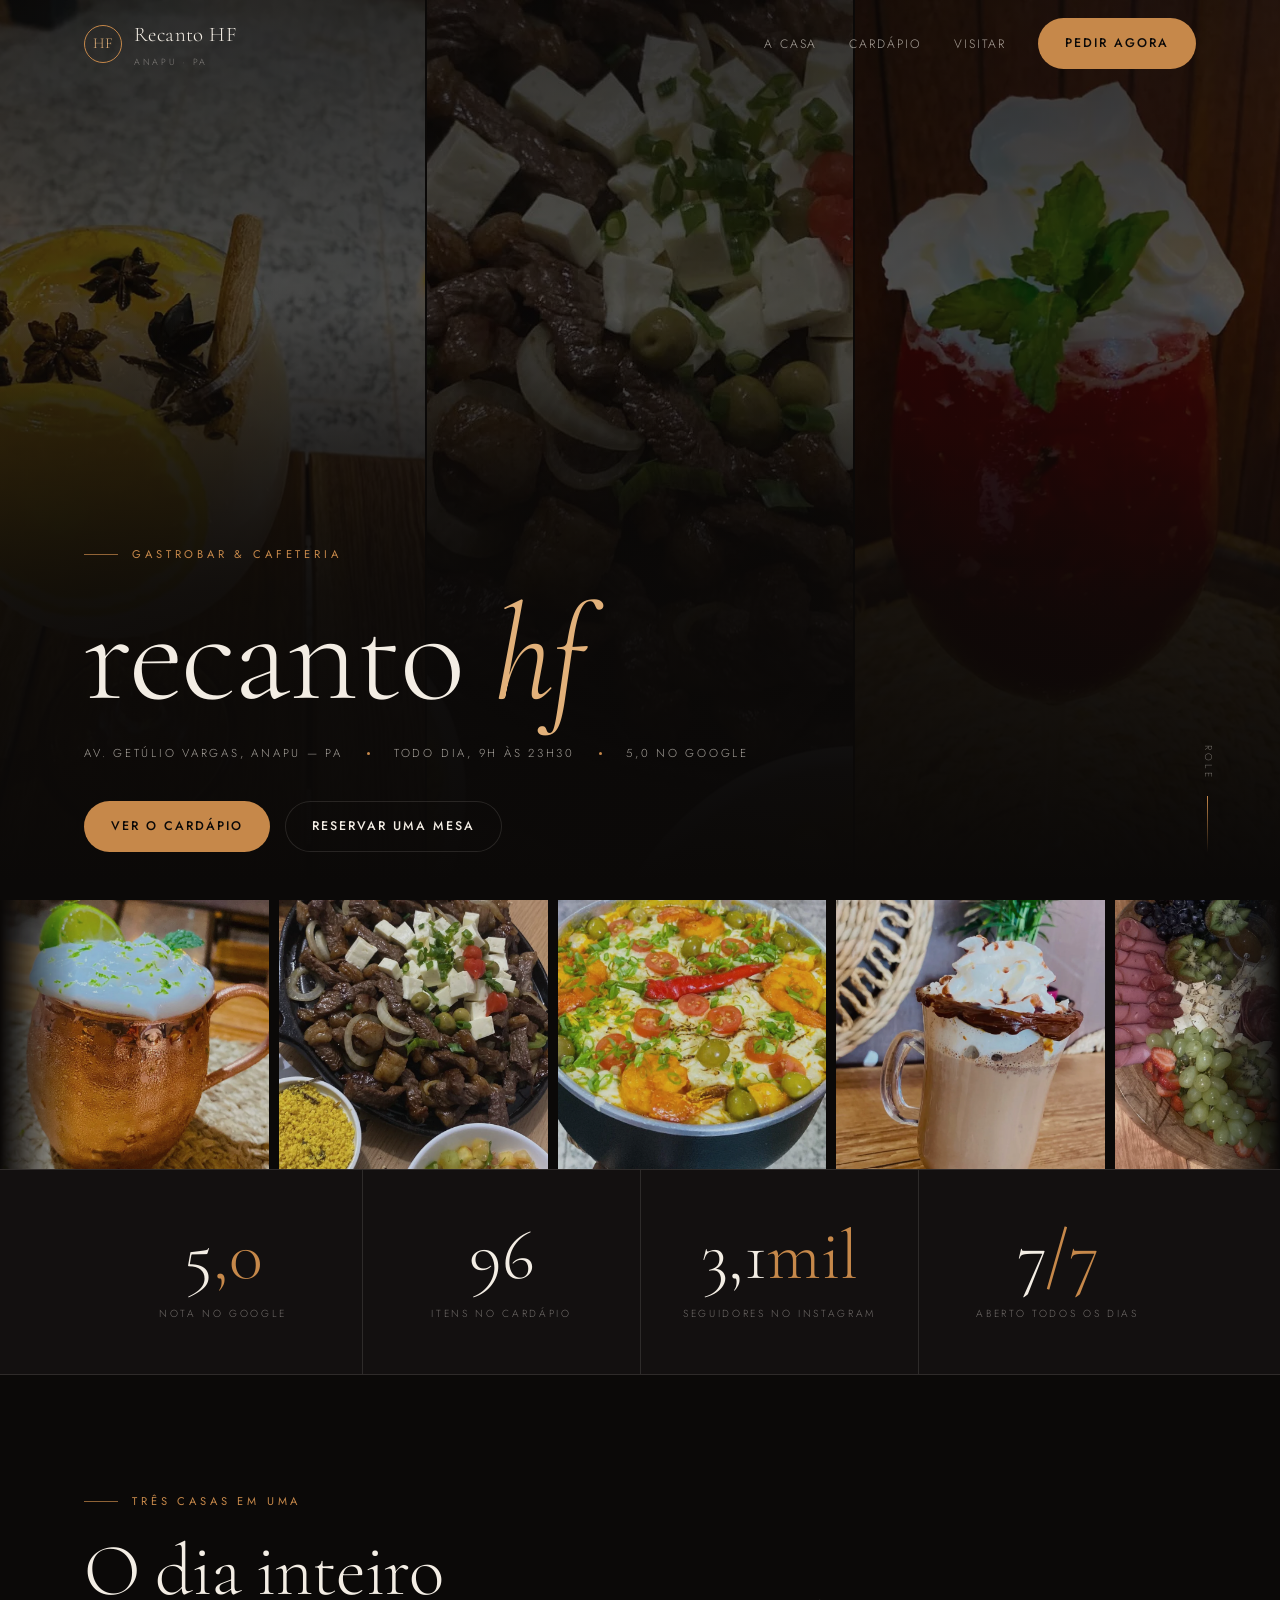
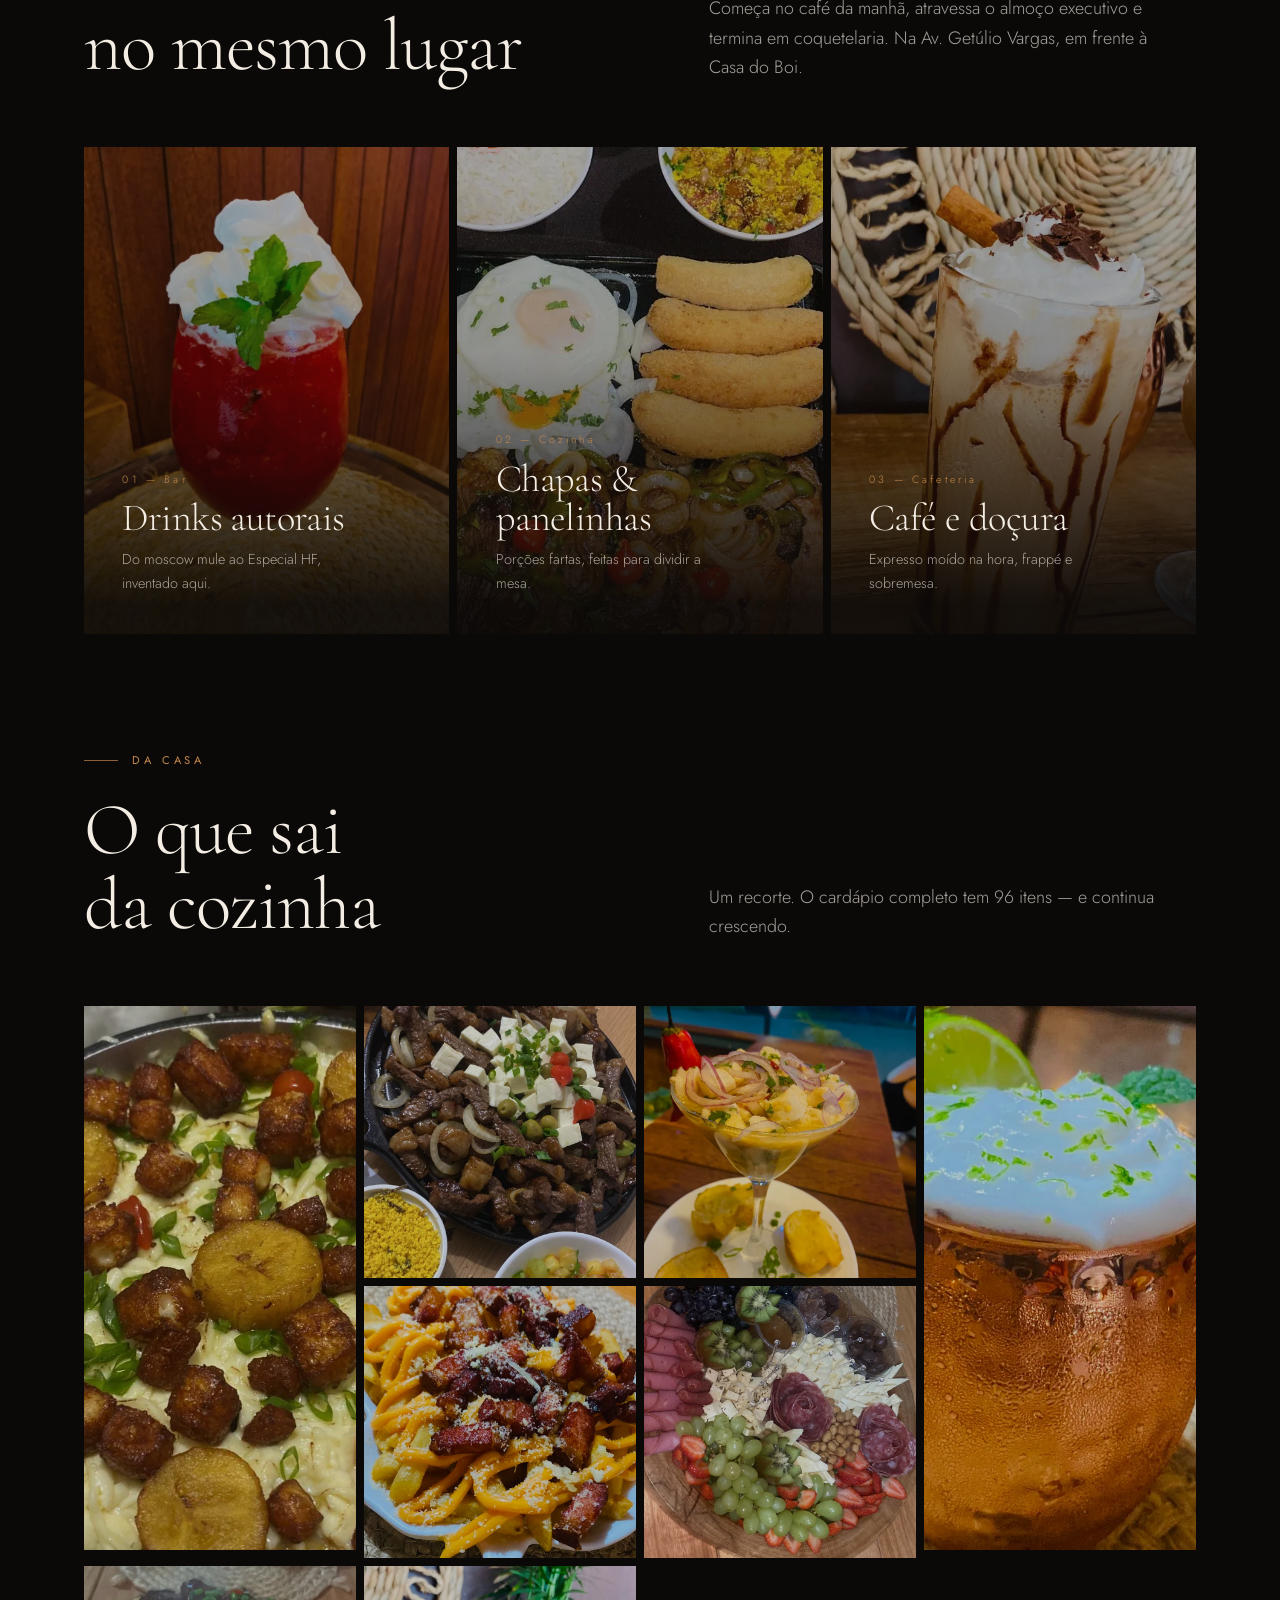
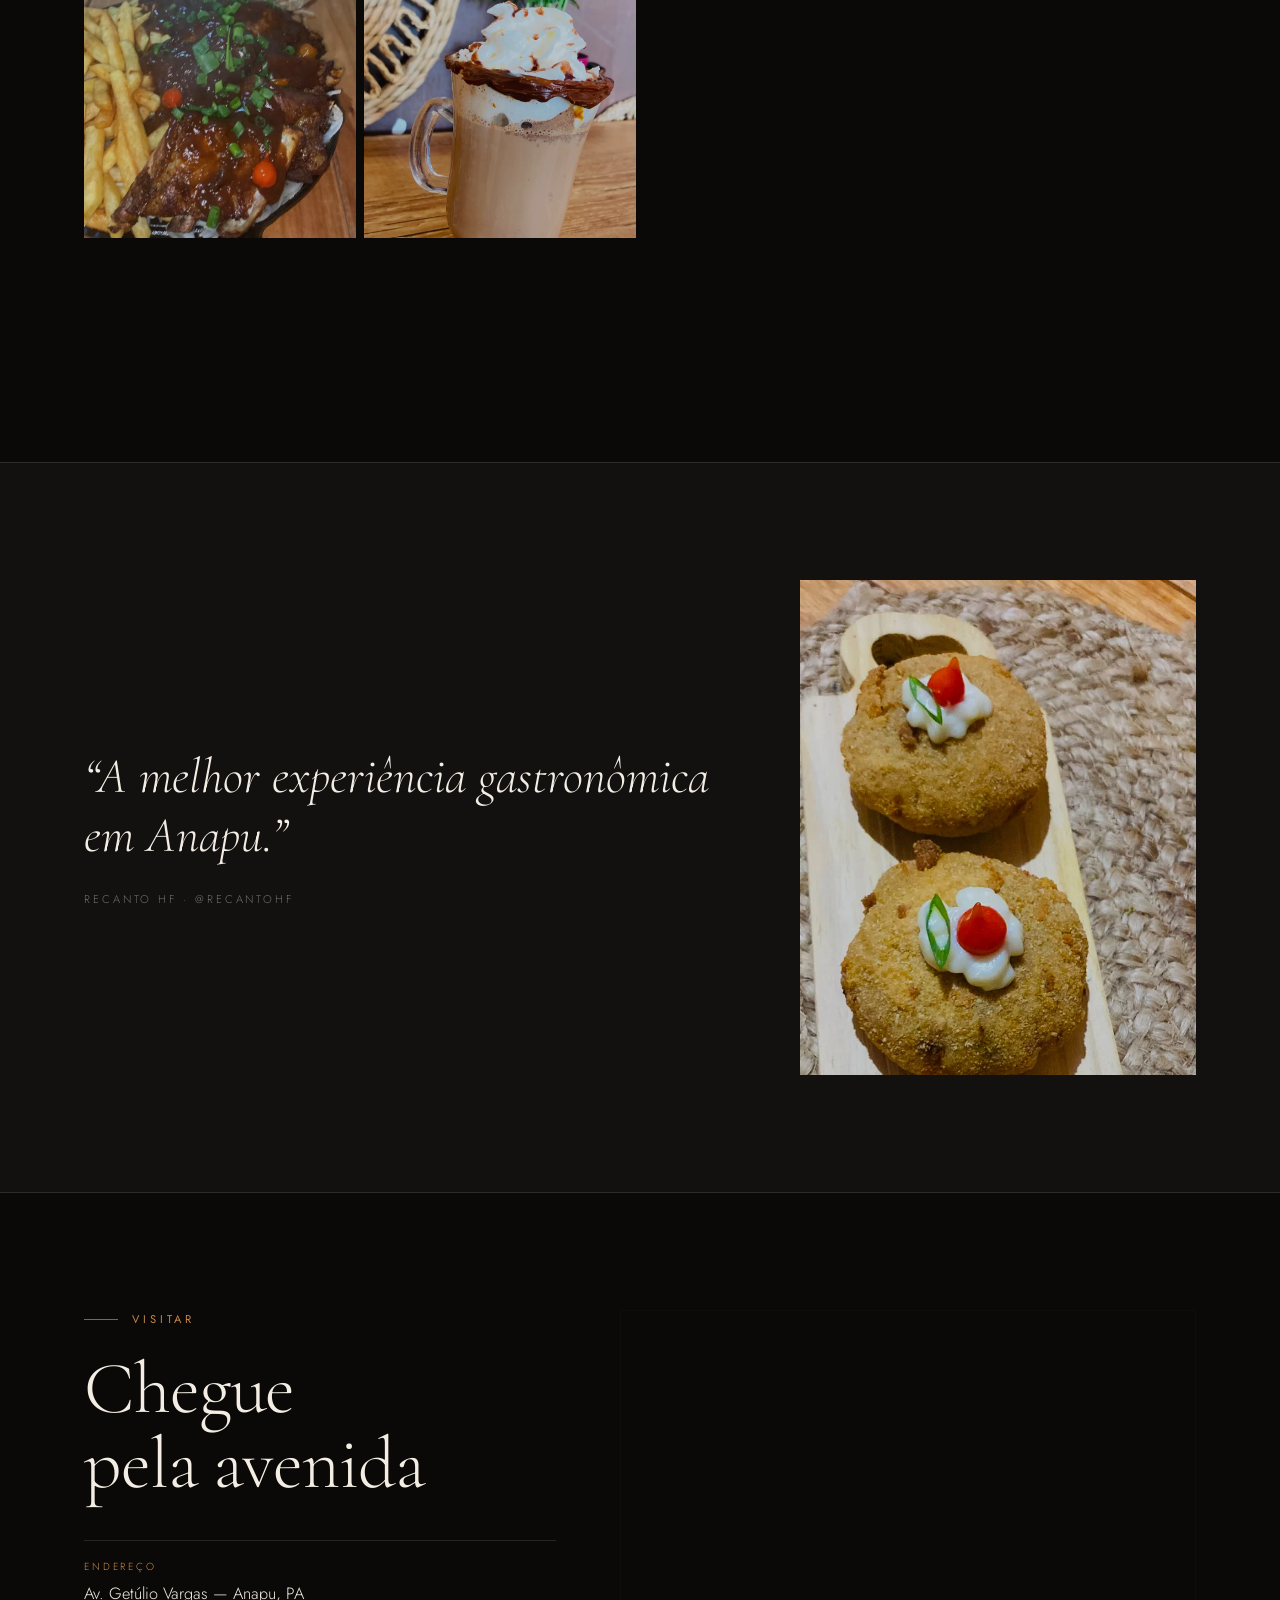
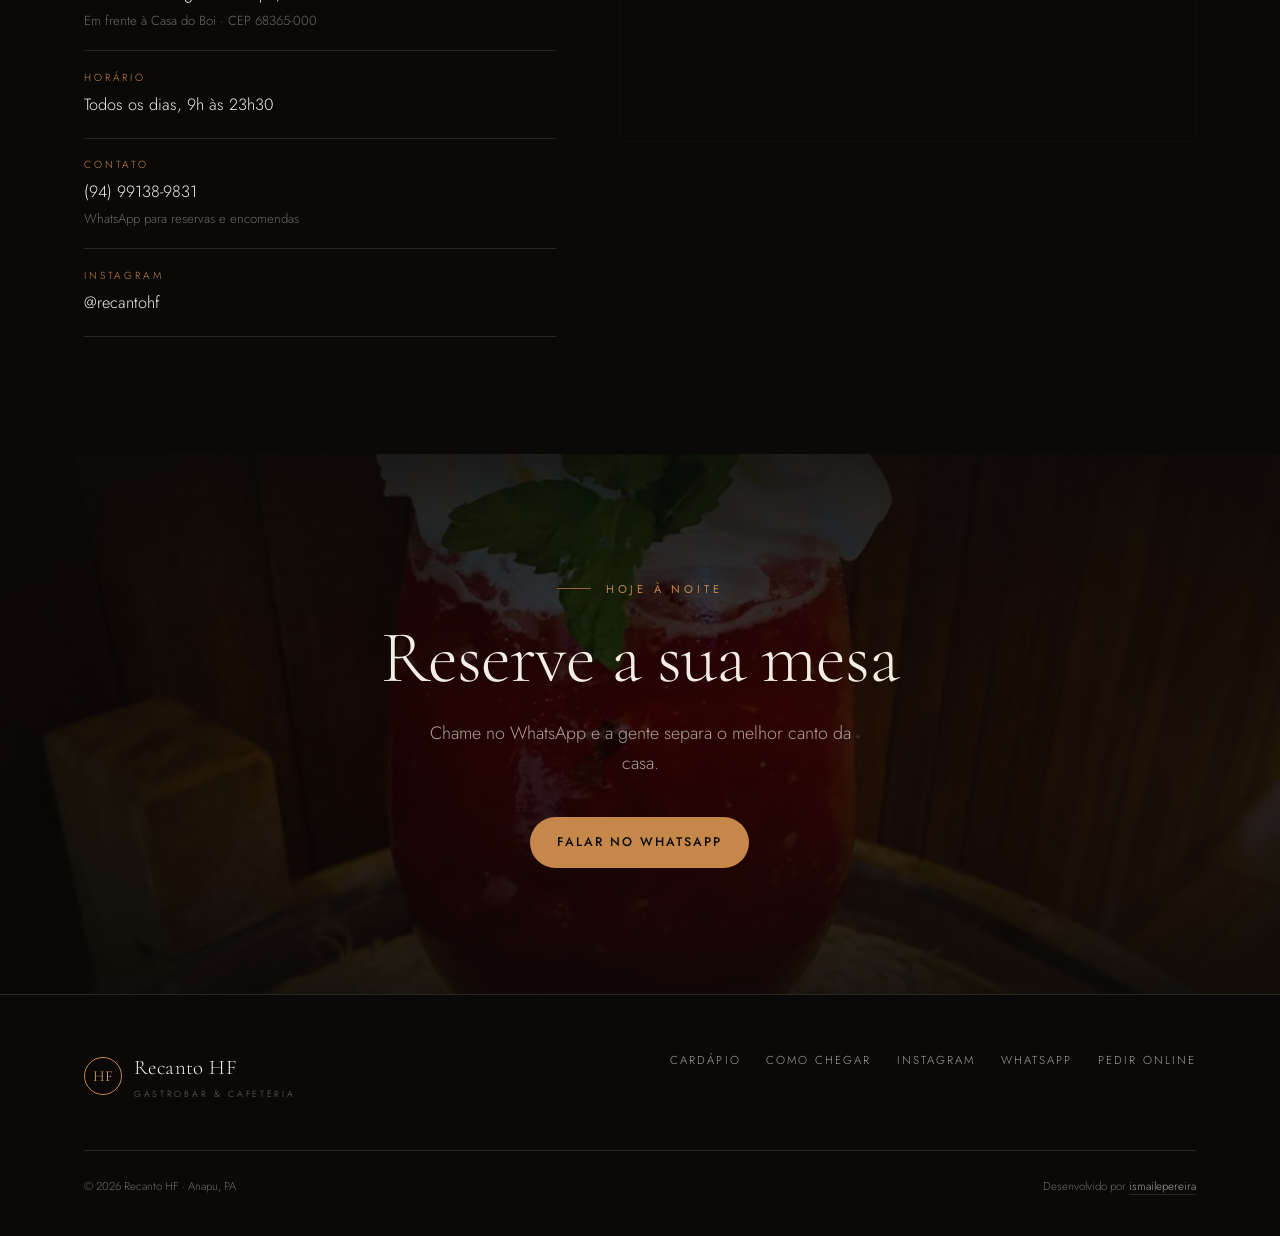
==== index.html @ 94b9cb28 "Site institucional do Recanto HF (Anapu, PA) Vitrine em página única + cardápio completo, na proporç" ====
<!DOCTYPE html>
<html lang="pt-BR">
<head>
  <meta charset="UTF-8" />
  <meta name="viewport" content="width=device-width, initial-scale=1.0" />
  <title>Recanto HF — Gastrobar &amp; Cafeteria em Anapu, PA</title>
  <meta name="description" content="Gastrobar e cafeteria na Av. Getúlio Vargas, em Anapu (PA). Drinks autorais, chapas, panelinhas e café. Aberto todos os dias das 9h às 23h30." />

  <link rel="canonical" href="https://ismailepereira.github.io/recanto-hf/" />
  <meta property="og:type" content="restaurant" />
  <meta property="og:title" content="Recanto HF — Gastrobar &amp; Cafeteria" />
  <meta property="og:description" content="A melhor experiência gastronômica em Anapu, PA. Drinks autorais, chapas, panelinhas e café." />
  <meta property="og:image" content="assets/img/menu/especial-hf.webp" />
  <meta property="og:locale" content="pt_BR" />
  <meta name="theme-color" content="#0b0908" />

  <link rel="icon" href="assets/logo/favicon.svg" type="image/svg+xml" />

  <link rel="preconnect" href="https://fonts.googleapis.com" />
  <link rel="preconnect" href="https://fonts.gstatic.com" crossorigin />
  <link href="https://fonts.googleapis.com/css2?family=Cormorant+Garamond:ital,wght@0,300;0,400;0,500;1,300;1,400&family=Jost:wght@300;400;500&display=swap" rel="stylesheet" />
  <link rel="stylesheet" href="assets/css/styles.css" />

  <script type="application/ld+json">
  {
    "@context": "https://schema.org",
    "@type": "Restaurant",
    "name": "Recanto HF",
    "description": "Gastrobar e cafeteria em Anapu, Pará.",
    "servesCuisine": ["Brasileira", "Gastrobar", "Cafeteria"],
    "priceRange": "$$",
    "telephone": "+5594991389831",
    "address": {
      "@type": "PostalAddress",
      "streetAddress": "Av. Getúlio Vargas",
      "addressLocality": "Anapu",
      "addressRegion": "PA",
      "postalCode": "68365-000",
      "addressCountry": "BR"
    },
    "geo": { "@type": "GeoCoordinates", "latitude": -3.4703981, "longitude": -51.201216 },
    "openingHours": "Mo-Su 09:00-23:30",
    "sameAs": ["https://www.instagram.com/recantohf/"],
    "hasMenu": "https://cardapio.takeat.app/emporiorecantohf"
  }
  </script>
</head>
<body>

  <!-- ===================================================== Navegação ==== -->
  <nav class="nav" id="nav">
    <div class="wrap nav-inner">
      <a href="#topo" class="brand" aria-label="Recanto HF — início">
        <span class="brand-mark" aria-hidden="true">HF</span>
        <span class="brand-name">Recanto HF<small>Anapu · PA</small></span>
      </a>
      <div class="nav-links" id="nav-links">
        <a href="#mundos" class="nav-link">A casa</a>
        <a href="cardapio.html" class="nav-link">Cardápio</a>
        <a href="#visitar" class="nav-link">Visitar</a>
        <a href="https://cardapio.takeat.app/emporiorecantohf" class="btn" target="_blank" rel="noopener">Pedir agora</a>
      </div>
      <button class="nav-toggle" id="nav-toggle" aria-label="Abrir menu" aria-expanded="false" aria-controls="nav-links">
        <span></span><span></span><span></span>
      </button>
    </div>
  </nav>

  <!-- ========================================================== Hero ==== -->
  <header class="hero" id="topo">
    <div class="hero-bg" aria-hidden="true">
      <img src="assets/img/menu/gin-tropical.webp" alt="" fetchpriority="high" />
      <img src="assets/img/menu/chapa-de-picanha.webp" alt="" fetchpriority="high" />
      <img src="assets/img/menu/especial-hf.webp" alt="" fetchpriority="high" />
    </div>

    <div class="wrap hero-inner">
      <p class="eyebrow">Gastrobar &amp; Cafeteria</p>
      <h1 class="display hero-title">recanto <em>hf</em></h1>
      <div class="hero-meta">
        <span>Av. Getúlio Vargas, Anapu — PA</span>
        <span class="dot" aria-hidden="true"></span>
        <span>Todo dia, 9h às 23h30</span>
        <span class="dot" aria-hidden="true"></span>
        <span>5,0 no Google</span>
      </div>
      <div class="hero-actions">
        <a href="cardapio.html" class="btn">Ver o cardápio</a>
        <a href="https://wa.me/5594991389831" class="btn btn-ghost" target="_blank" rel="noopener">Reservar uma mesa</a>
      </div>
    </div>

    <span class="scroll-hint" aria-hidden="true">role</span>
  </header>

  <!-- ======================================================= Marquee ==== -->
  <section class="marquee" aria-label="Fotos do Recanto HF" data-marquee>
    <div class="marquee-track">
      <figure><img src="assets/img/menu/moscow-mule.webp" alt="Moscow mule servido na caneca de cobre" loading="lazy" /></figure>
      <figure><img src="assets/img/menu/chapa-de-picanha.webp" alt="Chapa de picanha com farofa e vinagrete" loading="lazy" /></figure>
      <figure><img src="assets/img/menu/panelinha-de-camarao.webp" alt="Panelinha de camarão gratinada" loading="lazy" /></figure>
      <figure><img src="assets/img/menu/cappuccino.webp" alt="Cappuccino com borda de doce de leite" loading="lazy" /></figure>
      <figure><img src="assets/img/menu/tabua-de-frios.webp" alt="Tábua de frios com queijos e frutas" loading="lazy" /></figure>
      <figure><img src="assets/img/menu/lagoa-azul.webp" alt="Drink Lagoa Azul" loading="lazy" /></figure>
      <figure><img src="assets/img/menu/batata-especial.webp" alt="Batata especial com bacon e cheddar" loading="lazy" /></figure>
      <figure><img src="assets/img/menu/cevich.webp" alt="Ceviche de tilápia" loading="lazy" /></figure>
    </div>
    <div class="marquee-track" aria-hidden="true">
      <figure><img src="assets/img/menu/moscow-mule.webp" alt="" loading="lazy" /></figure>
      <figure><img src="assets/img/menu/chapa-de-picanha.webp" alt="" loading="lazy" /></figure>
      <figure><img src="assets/img/menu/panelinha-de-camarao.webp" alt="" loading="lazy" /></figure>
      <figure><img src="assets/img/menu/cappuccino.webp" alt="" loading="lazy" /></figure>
      <figure><img src="assets/img/menu/tabua-de-frios.webp" alt="" loading="lazy" /></figure>
      <figure><img src="assets/img/menu/lagoa-azul.webp" alt="" loading="lazy" /></figure>
      <figure><img src="assets/img/menu/batata-especial.webp" alt="" loading="lazy" /></figure>
      <figure><img src="assets/img/menu/cevich.webp" alt="" loading="lazy" /></figure>
    </div>
  </section>

  <!-- ======================================================= Números ==== -->
  <section class="stats">
    <div class="wrap stats-grid">
      <div class="stat" data-reveal>
        <span class="stat-num">5<span>,0</span></span>
        <span class="stat-label">Nota no Google</span>
      </div>
      <div class="stat" data-reveal data-reveal-delay="1">
        <span class="stat-num">96</span>
        <span class="stat-label">Itens no cardápio</span>
      </div>
      <div class="stat" data-reveal data-reveal-delay="2">
        <span class="stat-num">3,1<span>mil</span></span>
        <span class="stat-label">Seguidores no Instagram</span>
      </div>
      <div class="stat" data-reveal data-reveal-delay="3">
        <span class="stat-num">7<span>/7</span></span>
        <span class="stat-label">Aberto todos os dias</span>
      </div>
    </div>
  </section>

  <!-- ======================================================== Mundos ==== -->
  <section class="section" id="mundos">
    <div class="wrap">
      <div class="section-head">
        <div data-reveal>
          <p class="eyebrow">Três casas em uma</p>
          <h2 class="h-section">O dia inteiro<br />no mesmo lugar</h2>
        </div>
        <p class="lede" data-reveal data-reveal-delay="1">
          Começa no café da manhã, atravessa o almoço executivo e termina em coquetelaria.
          Na Av. Getúlio Vargas, em frente à Casa do Boi.
        </p>
      </div>
    </div>

    <div class="wrap">
      <div class="worlds">
        <article class="world" data-reveal>
          <img src="assets/img/menu/especial-hf.webp" alt="Drink Especial HF com morango e hortelã" loading="lazy" />
          <div class="world-body">
            <span class="world-index">01 — Bar</span>
            <h3>Drinks autorais</h3>
            <p>Do moscow mule ao Especial HF, inventado aqui.</p>
          </div>
        </article>

        <article class="world" data-reveal data-reveal-delay="1">
          <img src="assets/img/menu/picanha-especial-do-chef.webp" alt="Picanha especial do chef na chapa" loading="lazy" />
          <div class="world-body">
            <span class="world-index">02 — Cozinha</span>
            <h3>Chapas &amp; panelinhas</h3>
            <p>Porções fartas, feitas para dividir a mesa.</p>
          </div>
        </article>

        <article class="world" data-reveal data-reveal-delay="2">
          <img src="assets/img/menu/frappcino.webp" alt="Frappuccino com chantilly e doce de leite" loading="lazy" />
          <div class="world-body">
            <span class="world-index">03 — Cafeteria</span>
            <h3>Café e doçura</h3>
            <p>Expresso moído na hora, frappé e sobremesa.</p>
          </div>
        </article>
      </div>
    </div>
  </section>

  <!-- ======================================================= Vitrine ==== -->
  <section class="section" id="vitrine" style="padding-top: 0;">
    <div class="wrap">
      <div class="section-head">
        <div data-reveal>
          <p class="eyebrow">Da casa</p>
          <h2 class="h-section">O que sai<br />da cozinha</h2>
        </div>
        <p class="lede" data-reveal data-reveal-delay="1">
          Um recorte. O cardápio completo tem 96 itens — e continua crescendo.
        </p>
      </div>
    </div>

    <div class="wrap">
      <div class="showcase">
        <a class="dish is-tall" href="cardapio.html" data-reveal>
          <img src="assets/img/menu/panelinha-nordestina.webp" alt="Panelinha nordestina com carne desfiada e queijo coalho" loading="lazy" />
          <div class="dish-body">
            <span class="dish-name">Panelinha nordestina</span>
            <span class="dish-price">R$ 70</span>
          </div>
        </a>
        <a class="dish" href="cardapio.html" data-reveal data-reveal-delay="1">
          <img src="assets/img/menu/chapa-de-picanha.webp" alt="Chapa de picanha" loading="lazy" />
          <div class="dish-body">
            <span class="dish-name">Chapa de picanha</span>
            <span class="dish-price">R$ 100</span>
          </div>
        </a>
        <a class="dish" href="cardapio.html" data-reveal data-reveal-delay="2">
          <img src="assets/img/menu/cevich.webp" alt="Ceviche de tilápia" loading="lazy" />
          <div class="dish-body">
            <span class="dish-name">Ceviche</span>
            <span class="dish-price">R$ 45</span>
          </div>
        </a>
        <a class="dish is-tall" href="cardapio.html" data-reveal data-reveal-delay="3">
          <img src="assets/img/menu/moscow-mule.webp" alt="Moscow mule na caneca de cobre" loading="lazy" />
          <div class="dish-body">
            <span class="dish-name">Moscow mule</span>
            <span class="dish-price">R$ 30</span>
          </div>
        </a>
        <a class="dish" href="cardapio.html" data-reveal>
          <img src="assets/img/menu/batata-especial.webp" alt="Batata especial com bacon, cheddar e parmesão" loading="lazy" />
          <div class="dish-body">
            <span class="dish-name">Batata especial</span>
            <span class="dish-price">R$ 45</span>
          </div>
        </a>
        <a class="dish" href="cardapio.html" data-reveal data-reveal-delay="1">
          <img src="assets/img/menu/tabua-de-frios.webp" alt="Tábua de frios" loading="lazy" />
          <div class="dish-body">
            <span class="dish-name">Tábua de frios</span>
            <span class="dish-price">R$ 100</span>
          </div>
        </a>
        <a class="dish" href="cardapio.html" data-reveal data-reveal-delay="2">
          <img src="assets/img/menu/costela-suina-ao-molho-barbecue.webp" alt="Costela suína ao molho barbecue" loading="lazy" />
          <div class="dish-body">
            <span class="dish-name">Costela ao barbecue</span>
            <span class="dish-price">R$ 80</span>
          </div>
        </a>
        <a class="dish" href="cardapio.html" data-reveal data-reveal-delay="3">
          <img src="assets/img/menu/cappuccino.webp" alt="Cappuccino com borda de doce de leite" loading="lazy" />
          <div class="dish-body">
            <span class="dish-name">Cappuccino</span>
            <span class="dish-price">R$ 15</span>
          </div>
        </a>
      </div>

      <p style="margin-top: 2.5rem;" data-reveal>
        <a href="cardapio.html" class="btn btn-ghost">Cardápio completo</a>
      </p>
    </div>
  </section>

  <!-- ======================================================= Citação ==== -->
  <section class="quote section">
    <div class="wrap quote-inner">
      <div data-reveal>
        <blockquote>“A melhor experiência gastronômica em&nbsp;Anapu.”</blockquote>
        <cite>Recanto HF · @recantohf</cite>
      </div>
      <div class="quote-img" data-reveal data-reveal-delay="1">
        <img src="assets/img/menu/disco-de-carne.webp" alt="Disco de filé mignon ao molho do chef" loading="lazy" />
      </div>
    </div>
  </section>

  <!-- ======================================================= Visitar ==== -->
  <section class="section" id="visitar">
    <div class="wrap visit-grid">
      <div data-reveal>
        <p class="eyebrow">Visitar</p>
        <h2 class="h-section">Chegue<br />pela avenida</h2>

        <ul class="info-list">
          <li>
            <span class="info-k">Endereço</span>
            <span class="info-v">Av. Getúlio Vargas — Anapu, PA
              <small>Em frente à Casa do Boi · CEP 68365-000</small>
            </span>
          </li>
          <li>
            <span class="info-k">Horário</span>
            <span class="info-v">Todos os dias, 9h às 23h30</span>
          </li>
          <li>
            <span class="info-k">Contato</span>
            <span class="info-v">
              <a href="https://wa.me/5594991389831" target="_blank" rel="noopener">(94) 99138-9831</a>
              <small>WhatsApp para reservas e encomendas</small>
            </span>
          </li>
          <li>
            <span class="info-k">Instagram</span>
            <span class="info-v"><a href="https://www.instagram.com/recantohf/" target="_blank" rel="noopener">@recantohf</a></span>
          </li>
        </ul>
      </div>

      <div class="map" data-reveal data-reveal-delay="1">
        <iframe
          title="Mapa — Recanto HF, Av. Getúlio Vargas, Anapu (PA)"
          src="https://www.google.com/maps?q=Recanto%20HF%2C%20Av.%20Get%C3%BAlio%20Vargas%2C%20Anapu%20-%20PA&output=embed"
          loading="lazy"
          referrerpolicy="no-referrer-when-downgrade"
          allowfullscreen></iframe>
      </div>
    </div>
  </section>

  <!-- =========================================================== CTA ==== -->
  <section class="cta">
    <div class="cta-bg" aria-hidden="true">
      <img src="assets/img/menu/especial-hf.webp" alt="" loading="lazy" />
    </div>
    <div class="wrap">
      <p class="eyebrow" style="justify-content: center;">Hoje à noite</p>
      <h2 class="h-section">Reserve a sua mesa</h2>
      <p class="lede" style="margin-inline: auto; text-align: center;">
        Chame no WhatsApp e a gente separa o melhor canto da casa.
      </p>
      <a href="https://wa.me/5594991389831?text=Ol%C3%A1!%20Gostaria%20de%20reservar%20uma%20mesa%20no%20Recanto%20HF." class="btn" target="_blank" rel="noopener">
        Falar no WhatsApp
      </a>
    </div>
  </section>

  <!-- ======================================================== Rodapé ==== -->
  <footer class="footer">
    <div class="wrap">
      <div class="footer-grid">
        <a href="#topo" class="brand">
          <span class="brand-mark" aria-hidden="true">HF</span>
          <span class="brand-name">Recanto HF<small>Gastrobar &amp; Cafeteria</small></span>
        </a>
        <nav class="footer-links" aria-label="Links do rodapé">
          <a href="cardapio.html">Cardápio</a>
          <a href="#visitar">Como chegar</a>
          <a href="https://www.instagram.com/recantohf/" target="_blank" rel="noopener">Instagram</a>
          <a href="https://wa.me/5594991389831" target="_blank" rel="noopener">WhatsApp</a>
          <a href="https://cardapio.takeat.app/emporiorecantohf" target="_blank" rel="noopener">Pedir online</a>
        </nav>
      </div>
      <div class="footer-note">
        <span>© <span id="ano">2026</span> Recanto HF · Anapu, PA</span>
        <span>Desenvolvido por <a href="https://ismailepereira.github.io/" target="_blank" rel="noopener">ismailepereira</a></span>
      </div>
    </div>
  </footer>

  <a class="wa-float" id="wa-float" href="https://wa.me/5594991389831" target="_blank" rel="noopener" aria-label="Falar no WhatsApp">
    <svg viewBox="0 0 24 24" fill="currentColor" aria-hidden="true">
      <path d="M12.04 2c-5.46 0-9.9 4.44-9.9 9.9 0 1.75.46 3.45 1.32 4.95L2 22l5.3-1.38a9.87 9.87 0 0 0 4.74 1.2h.01c5.46 0 9.9-4.44 9.9-9.9 0-2.64-1.03-5.13-2.9-7A9.82 9.82 0 0 0 12.04 2Zm0 18.02h-.01a8.2 8.2 0 0 1-4.18-1.15l-.3-.18-3.1.81.83-3.02-.2-.31a8.19 8.19 0 0 1-1.26-4.37c0-4.54 3.7-8.23 8.23-8.23 2.2 0 4.26.86 5.82 2.41a8.18 8.18 0 0 1 2.41 5.82c0 4.54-3.7 8.22-8.24 8.22Zm4.52-6.16c-.25-.13-1.47-.72-1.69-.81-.23-.08-.39-.12-.56.13-.16.24-.64.8-.79.97-.14.16-.29.19-.54.06-.25-.12-1.05-.38-1.99-1.23-.74-.65-1.23-1.46-1.38-1.71-.14-.25-.01-.38.11-.5.11-.11.25-.29.37-.44.13-.14.17-.25.25-.41.08-.17.04-.31-.02-.44-.06-.12-.56-1.35-.77-1.84-.2-.48-.4-.42-.56-.43h-.47c-.16 0-.43.06-.65.31-.22.25-.85.83-.85 2.03s.87 2.35.99 2.51c.12.16 1.71 2.61 4.15 3.66.58.25 1.03.4 1.39.51.58.19 1.11.16 1.53.1.47-.07 1.47-.6 1.67-1.18.21-.58.21-1.07.15-1.18-.06-.11-.22-.17-.47-.29Z"/>
    </svg>
  </a>

  <script src="assets/js/main.js" defer></script>
</body>
</html>
---- assets/css/styles.css ----
/* ==========================================================================
   Recanto HF — Gastrobar & Cafeteria (Anapu, PA)
   Estética: noturna, cobre e creme. Regra 20/80 — o texto abre espaço,
   a fotografia ocupa a tela.
   ========================================================================== */

:root {
  /* Superfícies */
  --ink:        #0b0908;
  --ink-2:      #131010;
  --ink-3:      #1c1716;
  --line:       rgba(243, 237, 228, 0.12);

  /* Tinta */
  --cream:      #f3ede4;
  --cream-mid:  rgba(243, 237, 228, 0.66);
  --cream-dim:  rgba(243, 237, 228, 0.42);

  /* Acentos */
  --copper:     #c6884a;
  --copper-lt:  #e2b17a;
  --wine:       #6b2130;

  /* Tipografia */
  --display: "Cormorant Garamond", Georgia, "Times New Roman", serif;
  --sans:    "Jost", ui-sans-serif, system-ui, "Segoe UI", Arial, sans-serif;

  /* Ritmo */
  --wrap: 1240px;
  --gut: clamp(20px, 5vw, 64px);
  --section: clamp(88px, 13vh, 168px);

  --ease: cubic-bezier(0.22, 0.61, 0.36, 1);
}

*, *::before, *::after { box-sizing: border-box; }

html { scroll-behavior: smooth; -webkit-text-size-adjust: 100%; }
@media (prefers-reduced-motion: reduce) {
  html { scroll-behavior: auto; }
  *, *::before, *::after {
    animation-duration: 0.001ms !important;
    animation-iteration-count: 1 !important;
    transition-duration: 0.001ms !important;
  }
}

body {
  margin: 0;
  background: var(--ink);
  color: var(--cream);
  font-family: var(--sans);
  font-weight: 300;
  font-size: 16px;
  line-height: 1.65;
  -webkit-font-smoothing: antialiased;
  overflow-x: hidden;
}

img { display: block; max-width: 100%; height: auto; }
a { color: inherit; text-decoration: none; }
button { font: inherit; color: inherit; background: none; border: 0; cursor: pointer; }

::selection { background: var(--copper); color: var(--ink); }

.wrap { width: 100%; max-width: var(--wrap); margin-inline: auto; padding-inline: var(--gut); }

/* --------------------------------------------------------- Tipos de texto */

h1, h2, h3 {
  font-family: var(--display);
  font-weight: 300;
  line-height: 1.02;
  letter-spacing: -0.015em;
  margin: 0;
}

.display {
  font-size: clamp(3.2rem, 11vw, 8.5rem);
  text-transform: lowercase;
}
.display em { font-style: italic; color: var(--copper-lt); }

.h-section { font-size: clamp(2.4rem, 6vw, 4.6rem); }

.eyebrow {
  font-family: var(--sans);
  font-size: 0.7rem;
  font-weight: 400;
  letter-spacing: 0.34em;
  text-transform: uppercase;
  color: var(--copper);
  margin: 0 0 1.4rem;
  display: flex;
  align-items: center;
  gap: 0.9rem;
}
.eyebrow::before {
  content: "";
  width: 34px;
  height: 1px;
  background: var(--copper);
  opacity: 0.7;
  flex: none;
}

.lede {
  font-size: clamp(1rem, 1.5vw, 1.12rem);
  color: var(--cream-mid);
  max-width: 46ch;
  margin: 1.5rem 0 0;
}

/* ------------------------------------------------------------------ Botão */

.btn {
  --btn-bg: var(--copper);
  --btn-fg: var(--ink);
  display: inline-flex;
  align-items: center;
  gap: 0.7rem;
  padding: 0.95rem 1.7rem;
  border-radius: 999px;
  background: var(--btn-bg);
  color: var(--btn-fg);
  font-size: 0.78rem;
  font-weight: 500;
  letter-spacing: 0.16em;
  text-transform: uppercase;
  transition: transform 0.4s var(--ease), background 0.4s var(--ease), color 0.4s var(--ease);
  will-change: transform;
}
.btn:hover { transform: translateY(-2px); background: var(--copper-lt); }

.btn-ghost {
  --btn-bg: transparent;
  --btn-fg: var(--cream);
  box-shadow: inset 0 0 0 1px var(--line);
}
.btn-ghost:hover { --btn-bg: var(--cream); --btn-fg: var(--ink); }

.btn svg { width: 15px; height: 15px; }

/* -------------------------------------------------------------------- Nav */

.nav {
  position: fixed;
  inset: 0 0 auto;
  z-index: 60;
  padding-block: 1.15rem;
  transition: background 0.5s var(--ease), backdrop-filter 0.5s var(--ease), padding 0.5s var(--ease);
}
.nav.is-stuck {
  padding-block: 0.7rem;
  background: rgba(11, 9, 8, 0.86);
  backdrop-filter: blur(14px);
  border-bottom: 1px solid var(--line);
}
.nav-inner { display: flex; align-items: center; justify-content: space-between; gap: 1.5rem; }

.brand { display: flex; align-items: center; gap: 0.75rem; }
.brand-mark {
  width: 38px; height: 38px;
  border-radius: 50%;
  border: 1px solid var(--copper);
  display: grid; place-items: center;
  font-family: var(--display);
  font-size: 0.95rem;
  letter-spacing: 0.02em;
  color: var(--copper-lt);
  flex: none;
}
.brand-name { font-family: var(--display); font-size: 1.3rem; letter-spacing: 0.02em; }
.brand-name small {
  display: block;
  font-family: var(--sans);
  font-size: 0.56rem;
  letter-spacing: 0.3em;
  text-transform: uppercase;
  color: var(--cream-dim);
  margin-top: 2px;
}

.nav-links { display: flex; align-items: center; gap: 2rem; }
.nav-link {
  font-size: 0.76rem;
  letter-spacing: 0.16em;
  text-transform: uppercase;
  color: var(--cream-mid);
  position: relative;
  padding-block: 4px;
  transition: color 0.3s var(--ease);
}
.nav-link::after {
  content: "";
  position: absolute;
  left: 0; bottom: 0;
  width: 100%; height: 1px;
  background: var(--copper);
  transform: scaleX(0);
  transform-origin: right;
  transition: transform 0.45s var(--ease);
}
.nav-link:hover { color: var(--cream); }
.nav-link:hover::after { transform: scaleX(1); transform-origin: left; }

.nav-toggle { display: none; width: 40px; height: 40px; }
.nav-toggle span {
  display: block; height: 1px; width: 22px; margin: 5px auto;
  background: var(--cream);
  transition: transform 0.4s var(--ease), opacity 0.3s var(--ease);
}
.nav.is-open .nav-toggle span:nth-child(1) { transform: translateY(6px) rotate(45deg); }
.nav.is-open .nav-toggle span:nth-child(2) { opacity: 0; }
.nav.is-open .nav-toggle span:nth-child(3) { transform: translateY(-6px) rotate(-45deg); }

@media (max-width: 900px) {
  .nav-toggle { display: block; position: relative; z-index: 2; }
  .nav-links {
    position: fixed;
    inset: 0;
    flex-direction: column;
    justify-content: center;
    gap: 2.2rem;
    background: rgba(11, 9, 8, 0.97);
    backdrop-filter: blur(20px);
    opacity: 0;
    pointer-events: none;
    transition: opacity 0.45s var(--ease);
  }
  .nav.is-open .nav-links { opacity: 1; pointer-events: auto; }
  .nav-links .nav-link { font-size: 1rem; }
}

/* ------------------------------------------------------------------- Hero */

.hero {
  position: relative;
  min-height: 100svh;
  display: flex;
  align-items: flex-end;
  padding-block: 8rem 3rem;
  overflow: hidden;
}
/* Tríptico: três fotos quadradas em colunas verticais. O corte vertical
   respeita o formato original e evita o macro exagerado do full-bleed. */
.hero-bg {
  position: absolute;
  inset: 0;
  z-index: 0;
  display: grid;
  grid-template-columns: repeat(3, 1fr);
  gap: 2px;
}
.hero-bg img {
  width: 100%; height: 100%;
  object-fit: cover;
  filter: saturate(0.85) contrast(1.06) brightness(0.62);
  animation: heroDrift 26s var(--ease) infinite alternate;
}
.hero-bg img:nth-child(2) { animation-delay: -9s; }
.hero-bg img:nth-child(3) { animation-delay: -18s; }
@media (max-width: 860px) {
  .hero-bg { grid-template-columns: 1fr; }
  .hero-bg img:nth-child(n + 2) { display: none; }
}
@keyframes heroDrift {
  from { transform: scale(1); }
  to   { transform: scale(1.07); }
}
.hero-bg::after {
  content: "";
  position: absolute;
  inset: 0;
  background:
    linear-gradient(to top, var(--ink) 2%, rgba(11, 9, 8, 0.88) 34%, rgba(11, 9, 8, 0.5) 66%, rgba(11, 9, 8, 0.72)),
    radial-gradient(110% 75% at 22% 78%, rgba(11, 9, 8, 0.75), transparent 62%);
}

.hero-inner { position: relative; z-index: 1; width: 100%; }
.hero-title { margin-bottom: 1.2rem; }
.hero-meta {
  display: flex;
  flex-wrap: wrap;
  align-items: center;
  gap: 0.6rem 1.5rem;
  font-size: 0.72rem;
  letter-spacing: 0.24em;
  text-transform: uppercase;
  color: var(--cream-mid);
  margin-bottom: 2.4rem;
}
.hero-meta .dot { width: 3px; height: 3px; border-radius: 50%; background: var(--copper); }
.hero-actions { display: flex; flex-wrap: wrap; gap: 0.9rem; }

.scroll-hint {
  position: absolute;
  right: var(--gut);
  bottom: 3rem;
  z-index: 1;
  writing-mode: vertical-rl;
  font-size: 0.62rem;
  letter-spacing: 0.32em;
  text-transform: uppercase;
  color: var(--cream-dim);
  display: flex;
  align-items: center;
  gap: 1rem;
}
.scroll-hint::after {
  content: "";
  width: 1px; height: 56px;
  background: linear-gradient(var(--copper), transparent);
}
@media (max-width: 900px) { .scroll-hint { display: none; } }

/* ---------------------------------------------------------------- Marquee */

.marquee {
  --gap: 10px;
  display: flex;
  gap: var(--gap);
  overflow: hidden;
  mask-image: linear-gradient(90deg, transparent, #000 6%, #000 94%, transparent);
}
.marquee-track {
  display: flex;
  gap: var(--gap);
  flex: none;
  animation: slide 58s linear infinite;
}
.marquee:hover .marquee-track { animation-play-state: paused; }
@keyframes slide { to { transform: translateX(calc(-100% - var(--gap))); } }
.marquee figure { margin: 0; flex: none; width: clamp(180px, 21vw, 300px); aspect-ratio: 1; overflow: hidden; }
.marquee img {
  width: 100%; height: 100%;
  object-fit: cover;
  filter: grayscale(0.15) brightness(0.88);
  transition: filter 0.6s var(--ease), transform 0.9s var(--ease);
}
.marquee figure:hover img { filter: none; transform: scale(1.05); }

/* ---------------------------------------------------------------- Seções */

section { position: relative; }
.section { padding-block: var(--section); }

.section-head {
  display: grid;
  grid-template-columns: minmax(0, 1fr) minmax(0, 0.85fr);
  gap: clamp(1.5rem, 4vw, 4rem);
  align-items: end;
  margin-bottom: clamp(2.5rem, 5vw, 4.5rem);
}
@media (max-width: 860px) { .section-head { grid-template-columns: 1fr; align-items: start; } }

/* --------------------------------------------------------------- Números */

.stats { border-block: 1px solid var(--line); background: var(--ink-2); }
.stats-grid { display: grid; grid-template-columns: repeat(4, 1fr); }
.stat {
  padding: clamp(2rem, 4vw, 3.4rem) clamp(1rem, 2vw, 2rem);
  text-align: center;
  border-left: 1px solid var(--line);
}
.stat:first-child { border-left: 0; }
.stat-num {
  font-family: var(--display);
  font-size: clamp(2.6rem, 6vw, 4.4rem);
  line-height: 1;
  color: var(--cream);
  display: block;
}
.stat-num span { color: var(--copper); }
.stat-label {
  font-size: 0.64rem;
  letter-spacing: 0.26em;
  text-transform: uppercase;
  color: var(--cream-dim);
  margin-top: 0.9rem;
  display: block;
}
@media (max-width: 760px) {
  .stats-grid { grid-template-columns: repeat(2, 1fr); }
  .stat:nth-child(3) { border-left: 0; }
  .stat:nth-child(n + 3) { border-top: 1px solid var(--line); }
}

/* ---------------------------------------------------------------- Mundos */

.worlds { display: grid; grid-template-columns: repeat(3, 1fr); gap: 8px; }
@media (max-width: 900px) { .worlds { grid-template-columns: 1fr; } }

.world {
  position: relative;
  aspect-ratio: 3 / 4;
  overflow: hidden;
  display: flex;
  align-items: flex-end;
  isolation: isolate;
}
.world img {
  position: absolute;
  inset: 0;
  width: 100%; height: 100%;
  object-fit: cover;
  z-index: -2;
  transition: transform 1.1s var(--ease), filter 0.7s var(--ease);
  filter: brightness(0.72) saturate(0.95);
}
.world::after {
  content: "";
  position: absolute;
  inset: 0;
  z-index: -1;
  background: linear-gradient(to top, rgba(11, 9, 8, 0.92) 6%, rgba(11, 9, 8, 0.15) 58%, transparent);
}
.world:hover img { transform: scale(1.07); filter: brightness(0.86) saturate(1.05); }
.world-body { padding: clamp(1.6rem, 3vw, 2.6rem); width: 100%; }
.world-index {
  font-size: 0.66rem;
  letter-spacing: 0.3em;
  color: var(--copper);
  display: block;
  margin-bottom: 0.7rem;
}
.world h3 { font-size: clamp(1.9rem, 3vw, 2.7rem); }
.world p { color: var(--cream-mid); font-size: 0.9rem; margin: 0.6rem 0 0; max-width: 30ch; }

/* --------------------------------------------------------------- Vitrine */

.showcase { display: grid; grid-template-columns: repeat(4, 1fr); gap: 8px; }
@media (max-width: 1000px) { .showcase { grid-template-columns: repeat(2, 1fr); } }

.dish { position: relative; aspect-ratio: 1; overflow: hidden; background: var(--ink-2); }
.dish.is-tall { grid-row: span 2; aspect-ratio: 1 / 2; }
@media (max-width: 1000px) { .dish.is-tall { grid-row: span 1; aspect-ratio: 1; } }

.dish img {
  width: 100%; height: 100%;
  object-fit: cover;
  transition: transform 1s var(--ease), filter 0.6s var(--ease);
  filter: brightness(0.82);
}
.dish:hover img { transform: scale(1.06); filter: brightness(0.55); }

.dish-body {
  position: absolute;
  inset: auto 0 0;
  padding: 1.3rem;
  display: flex;
  align-items: flex-end;
  justify-content: space-between;
  gap: 1rem;
  background: linear-gradient(to top, rgba(11, 9, 8, 0.9), transparent);
  transform: translateY(6px);
  opacity: 0;
  transition: opacity 0.5s var(--ease), transform 0.5s var(--ease);
}
.dish:hover .dish-body, .dish:focus-within .dish-body { opacity: 1; transform: none; }
@media (hover: none) { .dish-body { opacity: 1; transform: none; } }

.dish-name { font-family: var(--display); font-size: 1.25rem; line-height: 1.15; }
.dish-price { font-size: 0.78rem; letter-spacing: 0.08em; color: var(--copper-lt); white-space: nowrap; }

/* --------------------------------------------------------------- Citação */

.quote { background: var(--ink-2); border-block: 1px solid var(--line); }
.quote-inner {
  display: grid;
  grid-template-columns: minmax(0, 1fr) minmax(0, 0.62fr);
  gap: clamp(2rem, 6vw, 6rem);
  align-items: center;
}
@media (max-width: 900px) { .quote-inner { grid-template-columns: 1fr; } }
.quote blockquote {
  margin: 0;
  font-family: var(--display);
  font-size: clamp(1.8rem, 4vw, 3.1rem);
  line-height: 1.18;
  font-style: italic;
  color: var(--cream);
}
.quote cite {
  display: block;
  margin-top: 1.6rem;
  font-family: var(--sans);
  font-style: normal;
  font-size: 0.7rem;
  letter-spacing: 0.26em;
  text-transform: uppercase;
  color: var(--cream-dim);
}
.quote-img { aspect-ratio: 4 / 5; overflow: hidden; }
.quote-img img { width: 100%; height: 100%; object-fit: cover; filter: brightness(0.85); }

/* --------------------------------------------------------------- Visitar */

.visit-grid {
  display: grid;
  grid-template-columns: minmax(0, 0.9fr) minmax(0, 1.1fr);
  gap: clamp(2rem, 5vw, 5rem);
  align-items: start;
}
@media (max-width: 900px) { .visit-grid { grid-template-columns: 1fr; } }

.info-list { list-style: none; margin: 2.4rem 0 0; padding: 0; }
.info-list li { padding-block: 1.15rem; border-top: 1px solid var(--line); }
.info-list li:last-child { border-bottom: 1px solid var(--line); }
.info-k {
  font-size: 0.64rem;
  letter-spacing: 0.28em;
  text-transform: uppercase;
  color: var(--copper);
  display: block;
  margin-bottom: 0.35rem;
}
.info-v { font-size: 1.02rem; color: var(--cream); }
.info-v small { display: block; color: var(--cream-dim); font-size: 0.82rem; margin-top: 2px; }

.map {
  aspect-ratio: 4 / 3;
  border: 1px solid var(--line);
  filter: grayscale(1) invert(0.92) contrast(0.86) brightness(0.94);
  transition: filter 0.6s var(--ease);
}
.map:hover { filter: grayscale(0.5) invert(0.9) contrast(0.9); }
.map iframe { width: 100%; height: 100%; border: 0; display: block; }

/* ------------------------------------------------------------------- CTA */

.cta {
  position: relative;
  padding-block: clamp(6rem, 14vh, 10rem);
  text-align: center;
  overflow: hidden;
}
.cta-bg { position: absolute; inset: 0; z-index: 0; }
.cta-bg img { width: 100%; height: 100%; object-fit: cover; filter: brightness(0.32) saturate(0.8); }
.cta-bg::after {
  content: "";
  position: absolute; inset: 0;
  background: radial-gradient(70% 60% at 50% 50%, transparent, rgba(11, 9, 8, 0.85));
}
.cta .wrap { position: relative; z-index: 1; }
.cta .btn { margin-top: 2.4rem; }

/* ---------------------------------------------------------------- Rodapé */

.footer { border-top: 1px solid var(--line); padding-block: 3.5rem 2.5rem; }
.footer-grid {
  display: flex;
  flex-wrap: wrap;
  gap: 2rem;
  justify-content: space-between;
  align-items: flex-start;
}
.footer-links { display: flex; flex-wrap: wrap; gap: 1.6rem; }
.footer-links a {
  font-size: 0.72rem;
  letter-spacing: 0.18em;
  text-transform: uppercase;
  color: var(--cream-mid);
  transition: color 0.3s var(--ease);
}
.footer-links a:hover { color: var(--copper); }
.footer-note {
  margin-top: 3rem;
  padding-top: 1.6rem;
  border-top: 1px solid var(--line);
  display: flex;
  flex-wrap: wrap;
  gap: 0.6rem 1.5rem;
  justify-content: space-between;
  font-size: 0.72rem;
  color: var(--cream-dim);
}
.footer-note a { color: var(--cream-mid); border-bottom: 1px solid var(--line); }
.footer-note a:hover { color: var(--copper); }

/* --------------------------------------------------------- WhatsApp fixo */

.wa-float {
  position: fixed;
  right: clamp(16px, 3vw, 28px);
  bottom: clamp(16px, 3vw, 28px);
  z-index: 55;
  width: 54px; height: 54px;
  border-radius: 50%;
  display: grid; place-items: center;
  background: var(--copper);
  color: var(--ink);
  box-shadow: 0 10px 30px rgba(0, 0, 0, 0.45);
  transform: translateY(80px);
  opacity: 0;
  transition: transform 0.5s var(--ease), opacity 0.4s var(--ease), background 0.3s var(--ease);
}
.wa-float.is-on { transform: none; opacity: 1; }
.wa-float:hover { background: var(--copper-lt); }
.wa-float svg { width: 24px; height: 24px; }

/* ------------------------------------------------------- Reveal on scroll */

[data-reveal] {
  opacity: 0;
  transform: translateY(26px);
  transition: opacity 0.9s var(--ease), transform 0.9s var(--ease);
}
[data-reveal].is-in { opacity: 1; transform: none; }
[data-reveal-delay="1"] { transition-delay: 0.09s; }
[data-reveal-delay="2"] { transition-delay: 0.18s; }
[data-reveal-delay="3"] { transition-delay: 0.27s; }

/* ============================================================== Cardápio = */

.menu-hero { padding-block: 11rem 3rem; border-bottom: 1px solid var(--line); }
.menu-hero .display { font-size: clamp(2.8rem, 8vw, 6rem); }

.menu-nav {
  position: sticky;
  top: 0;
  z-index: 40;
  background: rgba(11, 9, 8, 0.92);
  backdrop-filter: blur(14px);
  border-bottom: 1px solid var(--line);
}
.menu-nav-scroll {
  display: flex;
  gap: 0.4rem;
  overflow-x: auto;
  padding-block: 0.9rem;
  scrollbar-width: none;
}
.menu-nav-scroll::-webkit-scrollbar { display: none; }
.chip {
  flex: none;
  padding: 0.5rem 1.05rem;
  border-radius: 999px;
  font-size: 0.7rem;
  letter-spacing: 0.14em;
  text-transform: uppercase;
  color: var(--cream-mid);
  box-shadow: inset 0 0 0 1px var(--line);
  white-space: nowrap;
  transition: color 0.35s var(--ease), background 0.35s var(--ease), box-shadow 0.35s var(--ease);
}
.chip:hover { color: var(--cream); box-shadow: inset 0 0 0 1px var(--cream-dim); }
.chip.is-active { background: var(--copper); color: var(--ink); box-shadow: none; }

.menu-cat { padding-block: clamp(3rem, 7vw, 5.5rem); border-bottom: 1px solid var(--line); }
.menu-cat:last-of-type { border-bottom: 0; }
.menu-cat-head {
  display: flex;
  align-items: baseline;
  justify-content: space-between;
  gap: 1.5rem;
  margin-bottom: 2.4rem;
}
.menu-cat-head h2 { font-size: clamp(2rem, 5vw, 3.4rem); }
.menu-cat-count { font-size: 0.68rem; letter-spacing: 0.24em; text-transform: uppercase; color: var(--cream-dim); }

.menu-grid {
  display: grid;
  grid-template-columns: repeat(auto-fill, minmax(230px, 1fr));
  gap: clamp(1.2rem, 2.4vw, 2rem);
}
.menu-item { display: flex; flex-direction: column; }
.menu-item-img {
  aspect-ratio: 1;
  overflow: hidden;
  background: var(--ink-3);
  margin-bottom: 1rem;
  position: relative;
}
.menu-item-img img {
  width: 100%; height: 100%;
  object-fit: cover;
  filter: brightness(0.9);
  transition: transform 0.9s var(--ease), filter 0.5s var(--ease);
}
.menu-item:hover .menu-item-img img { transform: scale(1.05); filter: brightness(1); }
.menu-item-img.is-empty::after {
  content: "HF";
  position: absolute; inset: 0;
  display: grid; place-items: center;
  font-family: var(--display);
  font-size: 2rem;
  color: rgba(198, 136, 74, 0.3);
}
.menu-item-top { display: flex; align-items: baseline; justify-content: space-between; gap: 0.8rem; }
.menu-item h3 { font-size: 1.16rem; line-height: 1.2; }
.menu-item-price { font-size: 0.82rem; color: var(--copper-lt); white-space: nowrap; letter-spacing: 0.04em; }
.menu-item p { margin: 0.5rem 0 0; font-size: 0.86rem; line-height: 1.55; color: var(--cream-dim); }

.menu-note {
  font-size: 0.78rem;
  color: var(--cream-dim);
  border: 1px solid var(--line);
  padding: 1.1rem 1.4rem;
  margin-block: 2rem 0;
}
.menu-note strong { color: var(--cream-mid); font-weight: 400; }
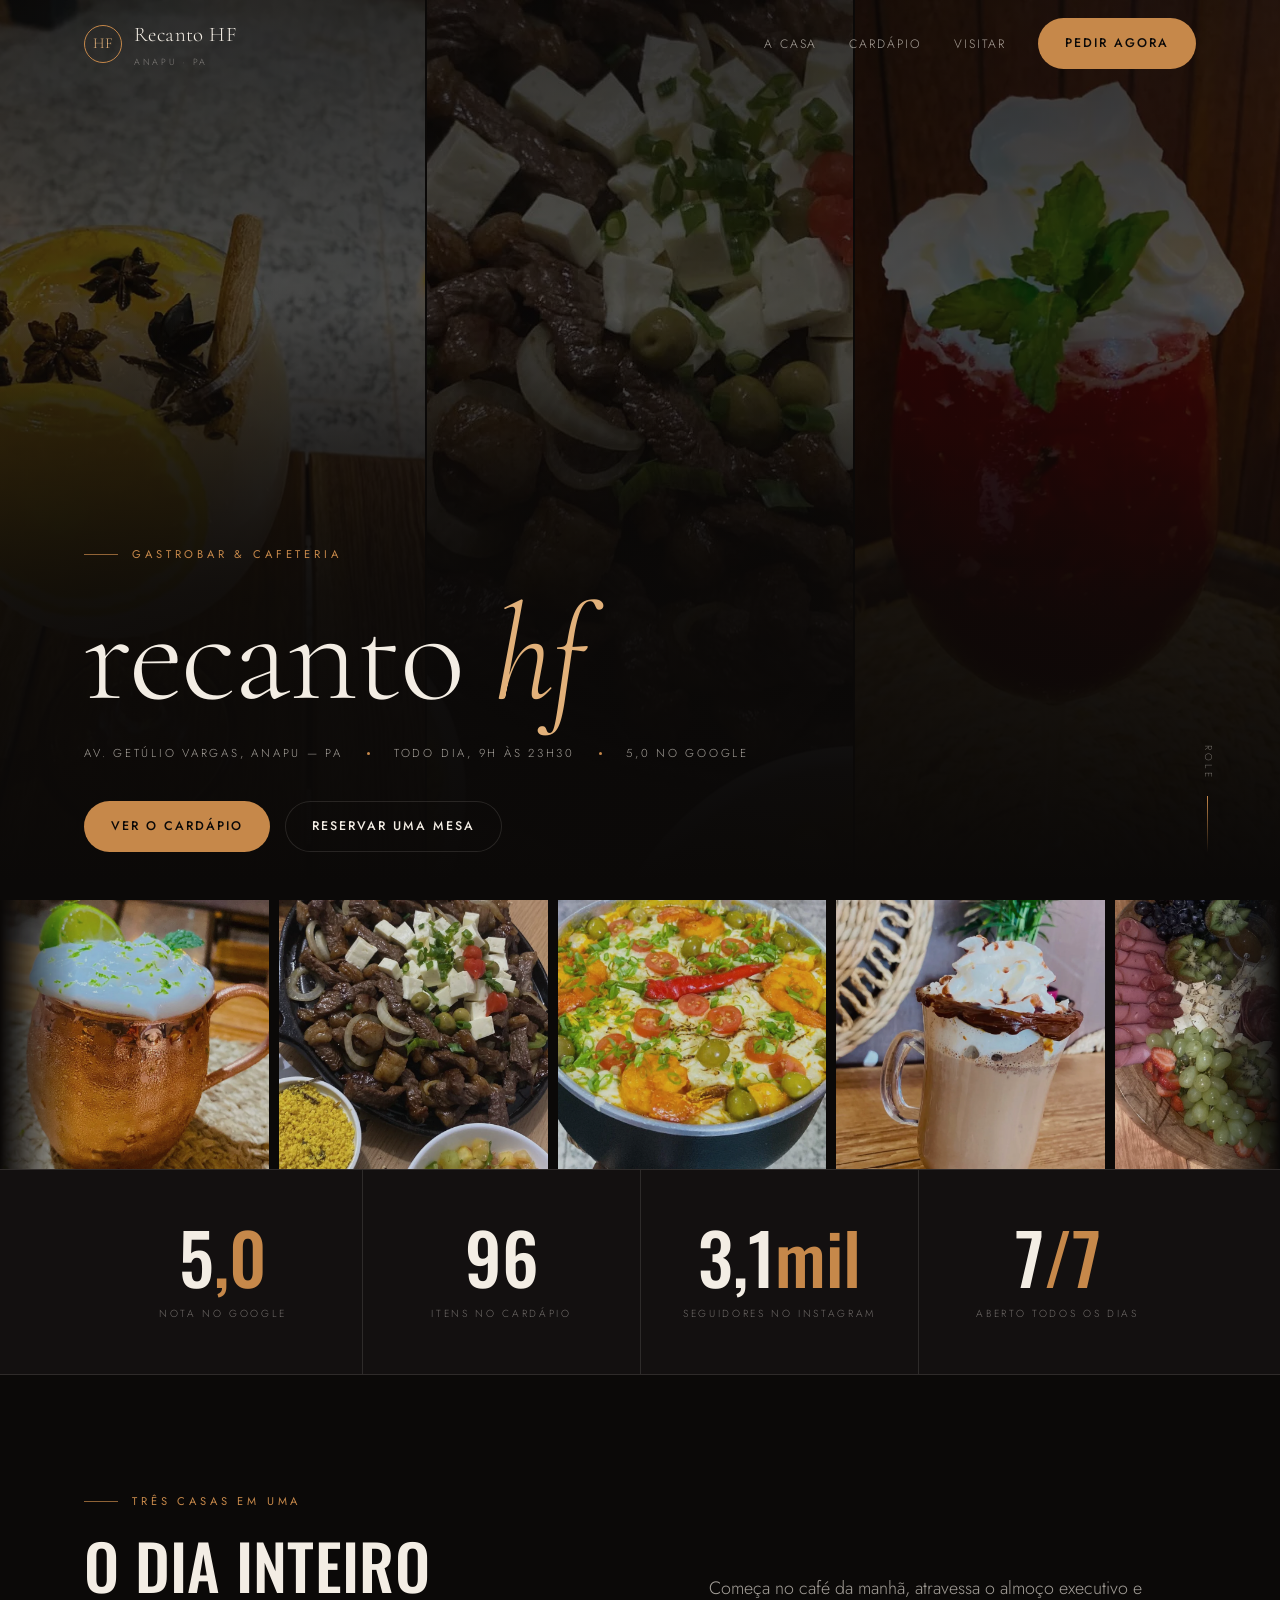
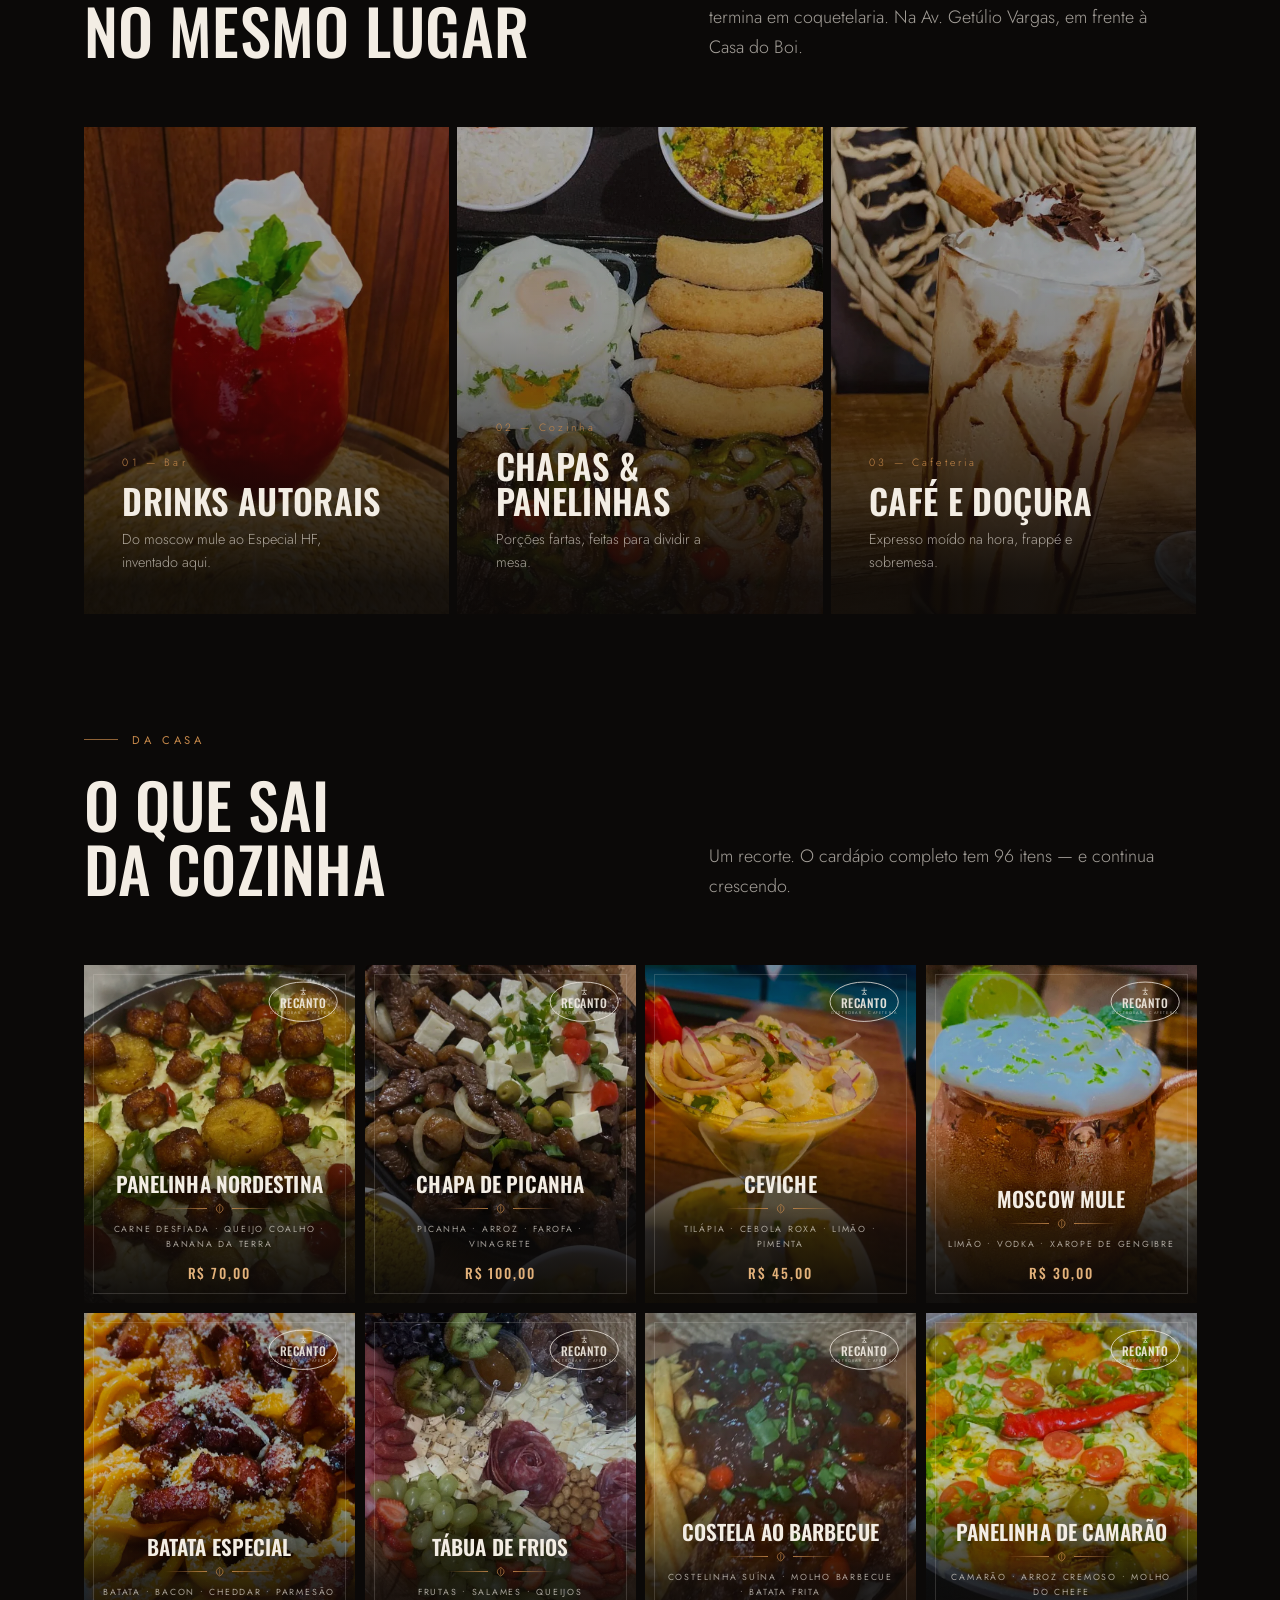
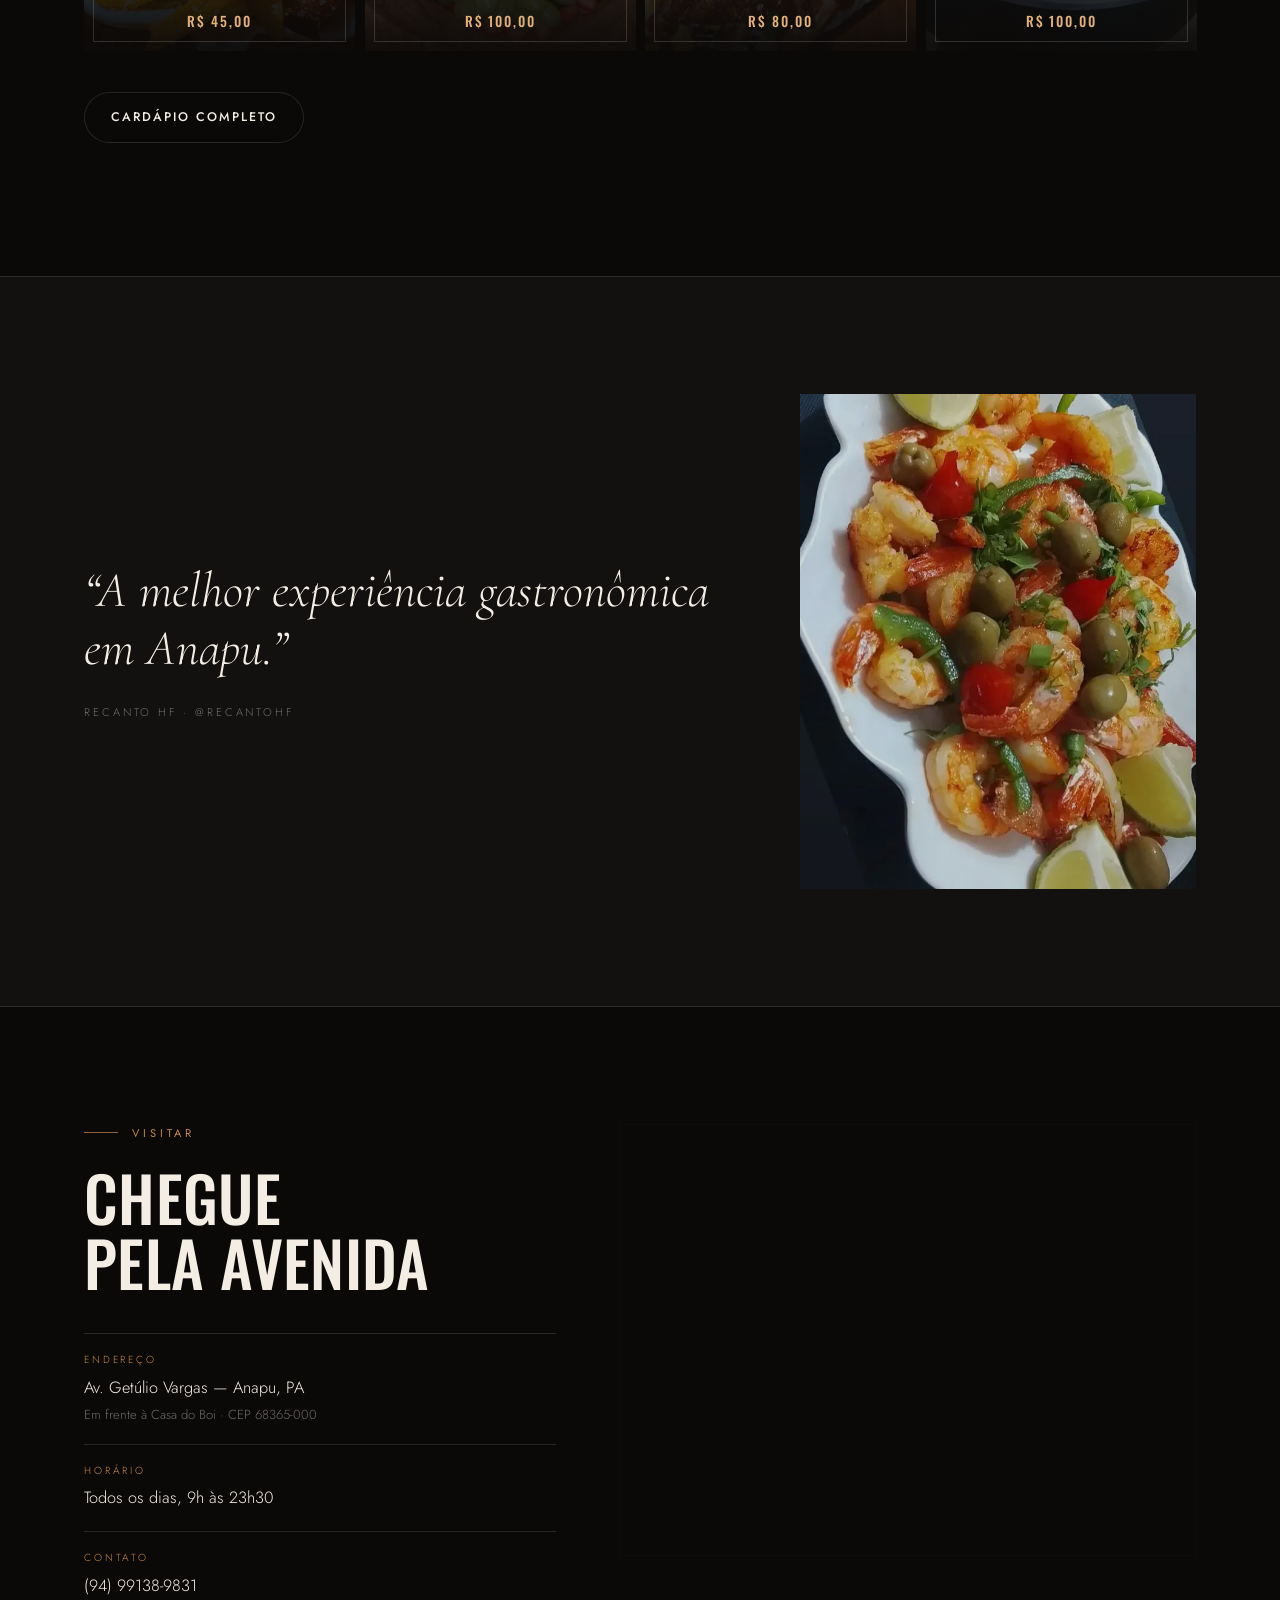
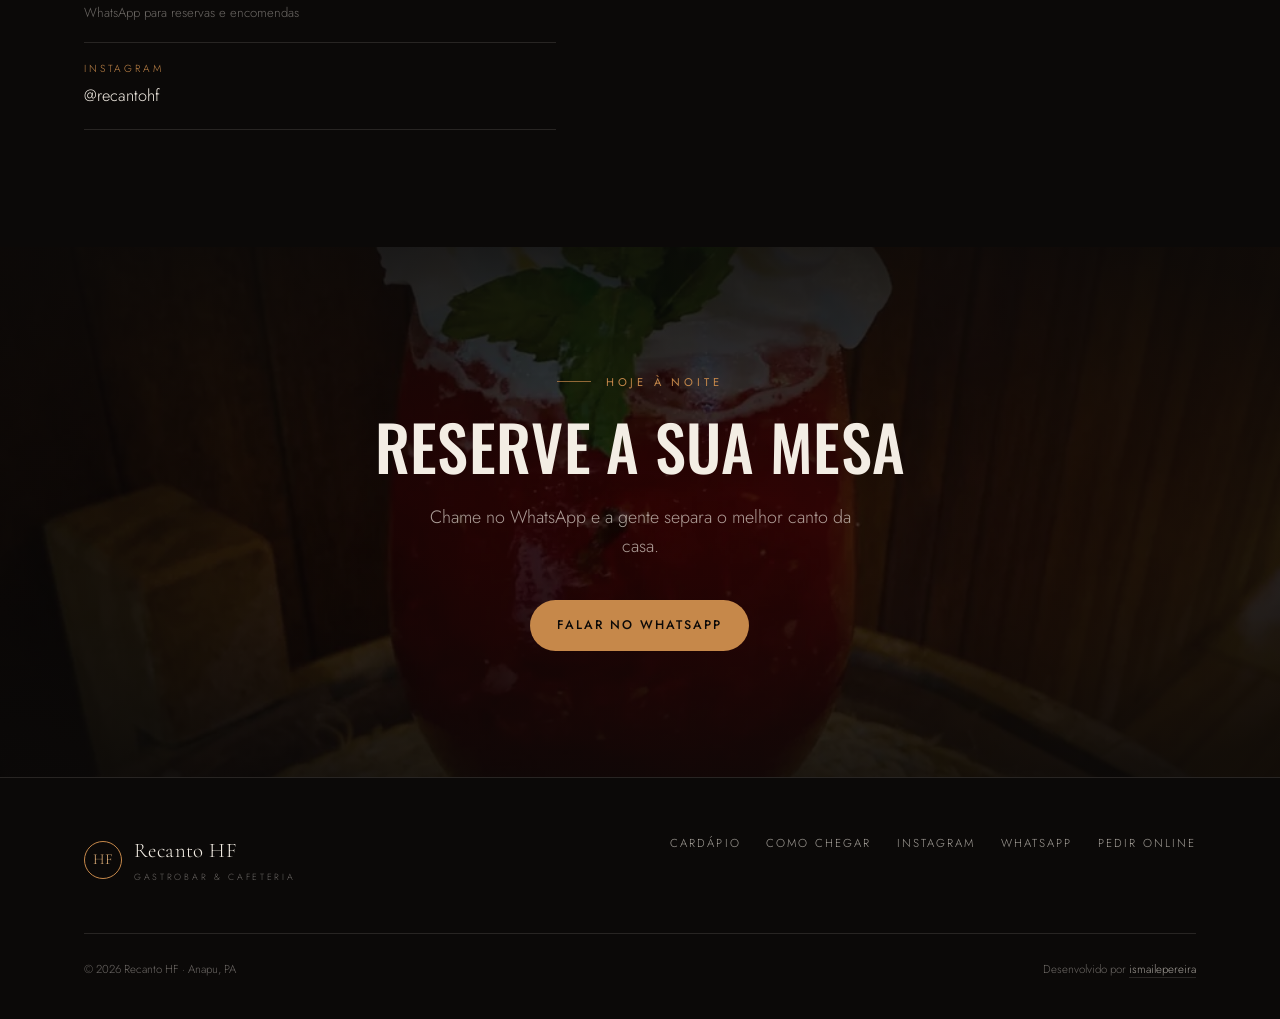
==== commit 2fb90169: "Aplica a linguagem das peças aos cartões, com preço dentro da foto Traz para o site a estética dos t" ====
--- a/index.html
+++ b/index.html
@@ -18,7 +18,7 @@
 
   <link rel="preconnect" href="https://fonts.googleapis.com" />
   <link rel="preconnect" href="https://fonts.gstatic.com" crossorigin />
-  <link href="https://fonts.googleapis.com/css2?family=Cormorant+Garamond:ital,wght@0,300;0,400;0,500;1,300;1,400&family=Jost:wght@300;400;500&display=swap" rel="stylesheet" />
+  <link href="https://fonts.googleapis.com/css2?family=Cormorant+Garamond:ital,wght@0,300;0,400;0,500;1,300;1,400&family=Jost:wght@300;400;500&family=Oswald:wght@400;500;600&display=swap" rel="stylesheet" />
   <link rel="stylesheet" href="assets/css/styles.css" />
 
   <script type="application/ld+json">
@@ -202,60 +202,84 @@
 
     <div class="wrap">
       <div class="showcase">
-        <a class="dish is-tall" href="cardapio.html" data-reveal>
+        <a class="plate" href="cardapio.html" data-reveal>
           <img src="assets/img/menu/panelinha-nordestina.webp" alt="Panelinha nordestina com carne desfiada e queijo coalho" loading="lazy" />
-          <div class="dish-body">
-            <span class="dish-name">Panelinha nordestina</span>
-            <span class="dish-price">R$ 70</span>
-          </div>
-        </a>
-        <a class="dish" href="cardapio.html" data-reveal data-reveal-delay="1">
-          <img src="assets/img/menu/chapa-de-picanha.webp" alt="Chapa de picanha" loading="lazy" />
-          <div class="dish-body">
-            <span class="dish-name">Chapa de picanha</span>
-            <span class="dish-price">R$ 100</span>
-          </div>
-        </a>
-        <a class="dish" href="cardapio.html" data-reveal data-reveal-delay="2">
+          <span class="plate-logo" aria-hidden="true"><svg viewBox="0 0 200 118"><use href="#hf-selo"/></svg></span>
+          <div class="plate-body">
+            <h3 class="plate-name">Panelinha nordestina</h3>
+            <span class="rule" aria-hidden="true"><svg viewBox="0 0 24 24"><use href="#hf-folha"/></svg></span>
+            <p class="plate-ing">CARNE DESFIADA • QUEIJO COALHO • BANANA DA TERRA</p>
+            <span class="plate-price">R$ 70,00</span>
+          </div>
+        </a>
+        <a class="plate" href="cardapio.html" data-reveal data-reveal-delay="1">
+          <img src="assets/img/menu/chapa-de-picanha.webp" alt="Chapa de picanha com farofa e vinagrete" loading="lazy" />
+          <span class="plate-logo" aria-hidden="true"><svg viewBox="0 0 200 118"><use href="#hf-selo"/></svg></span>
+          <div class="plate-body">
+            <h3 class="plate-name">Chapa de picanha</h3>
+            <span class="rule" aria-hidden="true"><svg viewBox="0 0 24 24"><use href="#hf-folha"/></svg></span>
+            <p class="plate-ing">PICANHA • ARROZ • FAROFA • VINAGRETE</p>
+            <span class="plate-price">R$ 100,00</span>
+          </div>
+        </a>
+        <a class="plate" href="cardapio.html" data-reveal data-reveal-delay="2">
           <img src="assets/img/menu/cevich.webp" alt="Ceviche de tilápia" loading="lazy" />
-          <div class="dish-body">
-            <span class="dish-name">Ceviche</span>
-            <span class="dish-price">R$ 45</span>
-          </div>
-        </a>
-        <a class="dish is-tall" href="cardapio.html" data-reveal data-reveal-delay="3">
+          <span class="plate-logo" aria-hidden="true"><svg viewBox="0 0 200 118"><use href="#hf-selo"/></svg></span>
+          <div class="plate-body">
+            <h3 class="plate-name">Ceviche</h3>
+            <span class="rule" aria-hidden="true"><svg viewBox="0 0 24 24"><use href="#hf-folha"/></svg></span>
+            <p class="plate-ing">TILÁPIA • CEBOLA ROXA • LIMÃO • PIMENTA</p>
+            <span class="plate-price">R$ 45,00</span>
+          </div>
+        </a>
+        <a class="plate" href="cardapio.html" data-reveal data-reveal-delay="3">
           <img src="assets/img/menu/moscow-mule.webp" alt="Moscow mule na caneca de cobre" loading="lazy" />
-          <div class="dish-body">
-            <span class="dish-name">Moscow mule</span>
-            <span class="dish-price">R$ 30</span>
-          </div>
-        </a>
-        <a class="dish" href="cardapio.html" data-reveal>
+          <span class="plate-logo" aria-hidden="true"><svg viewBox="0 0 200 118"><use href="#hf-selo"/></svg></span>
+          <div class="plate-body">
+            <h3 class="plate-name">Moscow mule</h3>
+            <span class="rule" aria-hidden="true"><svg viewBox="0 0 24 24"><use href="#hf-folha"/></svg></span>
+            <p class="plate-ing">LIMÃO • VODKA • XAROPE DE GENGIBRE</p>
+            <span class="plate-price">R$ 30,00</span>
+          </div>
+        </a>
+        <a class="plate" href="cardapio.html" data-reveal>
           <img src="assets/img/menu/batata-especial.webp" alt="Batata especial com bacon, cheddar e parmesão" loading="lazy" />
-          <div class="dish-body">
-            <span class="dish-name">Batata especial</span>
-            <span class="dish-price">R$ 45</span>
-          </div>
-        </a>
-        <a class="dish" href="cardapio.html" data-reveal data-reveal-delay="1">
-          <img src="assets/img/menu/tabua-de-frios.webp" alt="Tábua de frios" loading="lazy" />
-          <div class="dish-body">
-            <span class="dish-name">Tábua de frios</span>
-            <span class="dish-price">R$ 100</span>
-          </div>
-        </a>
-        <a class="dish" href="cardapio.html" data-reveal data-reveal-delay="2">
+          <span class="plate-logo" aria-hidden="true"><svg viewBox="0 0 200 118"><use href="#hf-selo"/></svg></span>
+          <div class="plate-body">
+            <h3 class="plate-name">Batata especial</h3>
+            <span class="rule" aria-hidden="true"><svg viewBox="0 0 24 24"><use href="#hf-folha"/></svg></span>
+            <p class="plate-ing">BATATA • BACON • CHEDDAR • PARMESÃO</p>
+            <span class="plate-price">R$ 45,00</span>
+          </div>
+        </a>
+        <a class="plate" href="cardapio.html" data-reveal data-reveal-delay="1">
+          <img src="assets/img/menu/tabua-de-frios.webp" alt="Tábua de frios com queijos e frutas" loading="lazy" />
+          <span class="plate-logo" aria-hidden="true"><svg viewBox="0 0 200 118"><use href="#hf-selo"/></svg></span>
+          <div class="plate-body">
+            <h3 class="plate-name">Tábua de frios</h3>
+            <span class="rule" aria-hidden="true"><svg viewBox="0 0 24 24"><use href="#hf-folha"/></svg></span>
+            <p class="plate-ing">FRUTAS • SALAMES • QUEIJOS</p>
+            <span class="plate-price">R$ 100,00</span>
+          </div>
+        </a>
+        <a class="plate" href="cardapio.html" data-reveal data-reveal-delay="2">
           <img src="assets/img/menu/costela-suina-ao-molho-barbecue.webp" alt="Costela suína ao molho barbecue" loading="lazy" />
-          <div class="dish-body">
-            <span class="dish-name">Costela ao barbecue</span>
-            <span class="dish-price">R$ 80</span>
-          </div>
-        </a>
-        <a class="dish" href="cardapio.html" data-reveal data-reveal-delay="3">
-          <img src="assets/img/menu/cappuccino.webp" alt="Cappuccino com borda de doce de leite" loading="lazy" />
-          <div class="dish-body">
-            <span class="dish-name">Cappuccino</span>
-            <span class="dish-price">R$ 15</span>
+          <span class="plate-logo" aria-hidden="true"><svg viewBox="0 0 200 118"><use href="#hf-selo"/></svg></span>
+          <div class="plate-body">
+            <h3 class="plate-name">Costela ao barbecue</h3>
+            <span class="rule" aria-hidden="true"><svg viewBox="0 0 24 24"><use href="#hf-folha"/></svg></span>
+            <p class="plate-ing">COSTELINHA SUÍNA • MOLHO BARBECUE • BATATA FRITA</p>
+            <span class="plate-price">R$ 80,00</span>
+          </div>
+        </a>
+        <a class="plate" href="cardapio.html" data-reveal data-reveal-delay="3">
+          <img src="assets/img/menu/panelinha-de-camarao.webp" alt="Panelinha de camarão gratinada" loading="lazy" />
+          <span class="plate-logo" aria-hidden="true"><svg viewBox="0 0 200 118"><use href="#hf-selo"/></svg></span>
+          <div class="plate-body">
+            <h3 class="plate-name">Panelinha de camarão</h3>
+            <span class="rule" aria-hidden="true"><svg viewBox="0 0 24 24"><use href="#hf-folha"/></svg></span>
+            <p class="plate-ing">CAMARÃO • ARROZ CREMOSO • MOLHO DO CHEFE</p>
+            <span class="plate-price">R$ 100,00</span>
           </div>
         </a>
       </div>
@@ -274,7 +298,7 @@
         <cite>Recanto HF · @recantohf</cite>
       </div>
       <div class="quote-img" data-reveal data-reveal-delay="1">
-        <img src="assets/img/menu/disco-de-carne.webp" alt="Disco de filé mignon ao molho do chef" loading="lazy" />
+        <img src="assets/img/menu/porcao-de-camarao.webp" alt="Porção de camarão" loading="lazy" />
       </div>
     </div>
   </section>
@@ -368,6 +392,7 @@
     </svg>
   </a>
 
+  <script src="assets/js/marca.js" defer></script>
   <script src="assets/js/main.js" defer></script>
 </body>
 </html>
--- a/assets/css/styles.css
+++ b/assets/css/styles.css
@@ -23,6 +23,7 @@
 
   /* Tipografia */
   --display: "Cormorant Garamond", Georgia, "Times New Roman", serif;
+  --stencil: "Oswald", "Jost", ui-sans-serif, "Segoe UI", Arial, sans-serif;
   --sans:    "Jost", ui-sans-serif, system-ui, "Segoe UI", Arial, sans-serif;
 
   /* Ritmo */
@@ -81,7 +82,14 @@
 }
 .display em { font-style: italic; color: var(--copper-lt); }
 
-.h-section { font-size: clamp(2.4rem, 6vw, 4.6rem); }
+.h-section {
+  font-family: var(--stencil);
+  font-weight: 500;
+  font-size: clamp(2rem, 5vw, 3.9rem);
+  line-height: 1.04;
+  letter-spacing: 0.005em;
+  text-transform: uppercase;
+}
 
 .eyebrow {
   font-family: var(--sans);
@@ -365,7 +373,8 @@
 }
 .stat:first-child { border-left: 0; }
 .stat-num {
-  font-family: var(--display);
+  font-family: var(--stencil);
+  font-weight: 500;
   font-size: clamp(2.6rem, 6vw, 4.4rem);
   line-height: 1;
   color: var(--cream);
@@ -404,7 +413,7 @@
   inset: 0;
   width: 100%; height: 100%;
   object-fit: cover;
-  z-index: -2;
+  z-index: 0;
   transition: transform 1.1s var(--ease), filter 0.7s var(--ease);
   filter: brightness(0.72) saturate(0.95);
 }
@@ -412,11 +421,12 @@
   content: "";
   position: absolute;
   inset: 0;
-  z-index: -1;
+  z-index: 1;
+  pointer-events: none;
   background: linear-gradient(to top, rgba(11, 9, 8, 0.92) 6%, rgba(11, 9, 8, 0.15) 58%, transparent);
 }
 .world:hover img { transform: scale(1.07); filter: brightness(0.86) saturate(1.05); }
-.world-body { padding: clamp(1.6rem, 3vw, 2.6rem); width: 100%; }
+.world-body { padding: clamp(1.6rem, 3vw, 2.6rem); width: 100%; position: relative; z-index: 2; }
 .world-index {
   font-size: 0.66rem;
   letter-spacing: 0.3em;
@@ -424,44 +434,149 @@
   display: block;
   margin-bottom: 0.7rem;
 }
-.world h3 { font-size: clamp(1.9rem, 3vw, 2.7rem); }
+.world h3 {
+  font-family: var(--stencil);
+  font-weight: 600;
+  font-size: clamp(1.6rem, 2.7vw, 2.3rem);
+  text-transform: uppercase;
+  letter-spacing: 0.01em;
+}
 .world p { color: var(--cream-mid); font-size: 0.9rem; margin: 0.6rem 0 0; max-width: 30ch; }
 
-/* --------------------------------------------------------------- Vitrine */
-
-.showcase { display: grid; grid-template-columns: repeat(4, 1fr); gap: 8px; }
-@media (max-width: 1000px) { .showcase { grid-template-columns: repeat(2, 1fr); } }
-
-.dish { position: relative; aspect-ratio: 1; overflow: hidden; background: var(--ink-2); }
-.dish.is-tall { grid-row: span 2; aspect-ratio: 1 / 2; }
-@media (max-width: 1000px) { .dish.is-tall { grid-row: span 1; aspect-ratio: 1; } }
-
-.dish img {
+/* ============================================== Cartão de prato (template) =
+   Linguagem visual dos templates de peça: foto ocupando tudo, logo oval
+   discreta no alto, e o bloco de texto — nome, ornamento, ingredientes e
+   PREÇO — dentro da própria foto, sobre um pé escuro.
+   ========================================================================== */
+
+.plate {
+  position: relative;
+  display: block;
+  aspect-ratio: 4 / 5;
+  overflow: hidden;
+  background: var(--ink-2);
+  isolation: isolate;
+  container-type: inline-size;
+}
+.plate img {
+  position: absolute;
+  inset: 0;
   width: 100%; height: 100%;
   object-fit: cover;
-  transition: transform 1s var(--ease), filter 0.6s var(--ease);
-  filter: brightness(0.82);
-}
-.dish:hover img { transform: scale(1.06); filter: brightness(0.55); }
-
-.dish-body {
+  filter: brightness(0.86) saturate(1.05) contrast(1.03);
+  transition: transform 1.1s var(--ease), filter 0.7s var(--ease);
+  z-index: 0;
+}
+.plate:hover img { transform: scale(1.05); filter: brightness(0.98) saturate(1.1); }
+
+/* Pé escuro: garante leitura do texto sem apagar a foto. */
+.plate::after {
+  content: "";
+  position: absolute;
+  inset: 0;
+  z-index: 1;
+  pointer-events: none;
+  background:
+    linear-gradient(to top, rgba(11, 9, 8, 0.96) 2%, rgba(11, 9, 8, 0.8) 21%,
+                    rgba(11, 9, 8, 0.06) 52%, rgba(11, 9, 8, 0.2) 100%);
+}
+
+/* Moldura fina interna, como nas peças impressas. */
+.plate::before {
+  content: "";
+  position: absolute;
+  inset: clamp(9px, 3cqw, 16px);
+  border: 1px solid rgba(243, 237, 228, 0.16);
+  pointer-events: none;
+  z-index: 4;
+}
+
+.plate-logo {
+  position: absolute;
+  top: clamp(16px, 6cqw, 30px);
+  right: clamp(16px, 6cqw, 30px);
+  z-index: 3;
+  width: clamp(58px, 26cqw, 100px);
+  opacity: 0.92;
+}
+.plate-logo svg { width: 100%; height: auto; display: block; }
+
+.plate-body {
   position: absolute;
   inset: auto 0 0;
-  padding: 1.3rem;
-  display: flex;
-  align-items: flex-end;
-  justify-content: space-between;
-  gap: 1rem;
-  background: linear-gradient(to top, rgba(11, 9, 8, 0.9), transparent);
-  transform: translateY(6px);
-  opacity: 0;
-  transition: opacity 0.5s var(--ease), transform 0.5s var(--ease);
-}
-.dish:hover .dish-body, .dish:focus-within .dish-body { opacity: 1; transform: none; }
-@media (hover: none) { .dish-body { opacity: 1; transform: none; } }
-
-.dish-name { font-family: var(--display); font-size: 1.25rem; line-height: 1.15; }
-.dish-price { font-size: 0.78rem; letter-spacing: 0.08em; color: var(--copper-lt); white-space: nowrap; }
+  z-index: 3;
+  padding: clamp(0.9rem, 6cqw, 1.9rem) clamp(1rem, 7cqw, 2.1rem) clamp(1.1rem, 7cqw, 2rem);
+  text-align: center;
+}
+
+.plate-name {
+  font-family: var(--stencil);
+  font-weight: 600;
+  font-size: clamp(1rem, 7.8cqw, 2.15rem);
+  line-height: 1.02;
+  letter-spacing: 0.005em;
+  text-transform: uppercase;
+  color: var(--cream);
+  margin: 0;
+  text-shadow: 0 2px 18px rgba(0, 0, 0, 0.55);
+}
+
+.plate-ing {
+  margin: clamp(0.5rem, 3cqw, 0.85rem) 0 0;
+  font-size: clamp(0.55rem, 3.1cqw, 0.76rem);
+  font-weight: 400;
+  letter-spacing: 0.2em;
+  text-transform: uppercase;
+  color: var(--cream-mid);
+  line-height: 1.7;
+}
+.plate-ing.is-sentence {
+  letter-spacing: 0.03em;
+  text-transform: none;
+  font-size: clamp(0.66rem, 3.4cqw, 0.86rem);
+  color: var(--cream-dim);
+}
+
+.plate-price {
+  display: block;
+  margin-top: clamp(0.55rem, 3.4cqw, 1rem);
+  font-family: var(--stencil);
+  font-weight: 500;
+  font-size: clamp(0.86rem, 5cqw, 1.3rem);
+  letter-spacing: 0.14em;
+  color: var(--copper-lt);
+}
+
+/* Ornamento: filete com uma folha ao centro (o "•><•" das peças). */
+.rule {
+  display: flex;
+  align-items: center;
+  justify-content: center;
+  gap: clamp(0.4rem, 2.6cqw, 0.75rem);
+  margin-top: clamp(0.5rem, 3cqw, 0.85rem);
+}
+.rule::before, .rule::after {
+  content: "";
+  height: 1px;
+  width: clamp(34px, 18%, 88px);
+  background: linear-gradient(90deg, transparent, var(--copper));
+  opacity: 0.85;
+}
+.rule::after { background: linear-gradient(90deg, var(--copper), transparent); }
+.rule svg { width: clamp(11px, 4.2cqw, 17px); height: auto; color: var(--copper); flex: none; }
+.rule.is-left { justify-content: flex-start; }
+.rule.is-left::before { display: none; }
+.rule.is-left::after { width: clamp(50px, 24%, 130px); }
+
+/* --------------------------------------------------------------- Vitrine */
+
+.showcase {
+  display: grid;
+  grid-template-columns: repeat(4, 1fr);
+  gap: 10px;
+}
+@media (max-width: 1080px) { .showcase { grid-template-columns: repeat(2, 1fr); } }
+@media (max-width: 560px)  { .showcase { grid-template-columns: 1fr; } }
 
 /* --------------------------------------------------------------- Citação */
 
@@ -521,10 +636,10 @@
 .map {
   aspect-ratio: 4 / 3;
   border: 1px solid var(--line);
-  filter: grayscale(1) invert(0.92) contrast(0.86) brightness(0.94);
+  filter: invert(0.91) hue-rotate(180deg) grayscale(0.28) contrast(0.92) brightness(0.98);
   transition: filter 0.6s var(--ease);
 }
-.map:hover { filter: grayscale(0.5) invert(0.9) contrast(0.9); }
+.map:hover { filter: invert(0.88) hue-rotate(180deg) grayscale(0.1) contrast(0.95); }
 .map iframe { width: 100%; height: 100%; border: 0; display: block; }
 
 /* ------------------------------------------------------------------- CTA */
@@ -656,41 +771,42 @@
   gap: 1.5rem;
   margin-bottom: 2.4rem;
 }
-.menu-cat-head h2 { font-size: clamp(2rem, 5vw, 3.4rem); }
+.menu-cat-head h2 {
+  font-family: var(--stencil);
+  font-weight: 500;
+  text-transform: uppercase;
+  letter-spacing: 0.01em;
+  font-size: clamp(1.7rem, 4vw, 2.9rem);
+}
 .menu-cat-count { font-size: 0.68rem; letter-spacing: 0.24em; text-transform: uppercase; color: var(--cream-dim); }
 
 .menu-grid {
   display: grid;
-  grid-template-columns: repeat(auto-fill, minmax(230px, 1fr));
-  gap: clamp(1.2rem, 2.4vw, 2rem);
-}
-.menu-item { display: flex; flex-direction: column; }
-.menu-item-img {
-  aspect-ratio: 1;
-  overflow: hidden;
-  background: var(--ink-3);
-  margin-bottom: 1rem;
-  position: relative;
-}
-.menu-item-img img {
-  width: 100%; height: 100%;
-  object-fit: cover;
-  filter: brightness(0.9);
-  transition: transform 0.9s var(--ease), filter 0.5s var(--ease);
-}
-.menu-item:hover .menu-item-img img { transform: scale(1.05); filter: brightness(1); }
-.menu-item-img.is-empty::after {
-  content: "HF";
-  position: absolute; inset: 0;
-  display: grid; place-items: center;
+  grid-template-columns: repeat(auto-fill, minmax(255px, 1fr));
+  gap: 10px;
+}
+
+/* Item sem foto: mantém o mesmo cartão, com o monograma no lugar da imagem. */
+.plate.is-empty {
+  background:
+    radial-gradient(90% 70% at 50% 30%, rgba(198, 136, 74, 0.14), transparent 70%),
+    var(--ink-3);
+}
+.plate.is-empty::before { border-color: rgba(198, 136, 74, 0.2); }
+.plate.is-empty::after {
+  background: linear-gradient(to top, rgba(11, 9, 8, 0.9) 6%, rgba(11, 9, 8, 0.4) 40%, transparent);
+}
+.plate-mono {
+  position: absolute;
+  inset: 0 0 34%;
+  display: grid;
+  place-items: center;
   font-family: var(--display);
-  font-size: 2rem;
-  color: rgba(198, 136, 74, 0.3);
-}
-.menu-item-top { display: flex; align-items: baseline; justify-content: space-between; gap: 0.8rem; }
-.menu-item h3 { font-size: 1.16rem; line-height: 1.2; }
-.menu-item-price { font-size: 0.82rem; color: var(--copper-lt); white-space: nowrap; letter-spacing: 0.04em; }
-.menu-item p { margin: 0.5rem 0 0; font-size: 0.86rem; line-height: 1.55; color: var(--cream-dim); }
+  font-size: clamp(3rem, 7vw, 4.6rem);
+  color: rgba(198, 136, 74, 0.28);
+  letter-spacing: 0.06em;
+  z-index: 1;
+}
 
 .menu-note {
   font-size: 0.78rem;
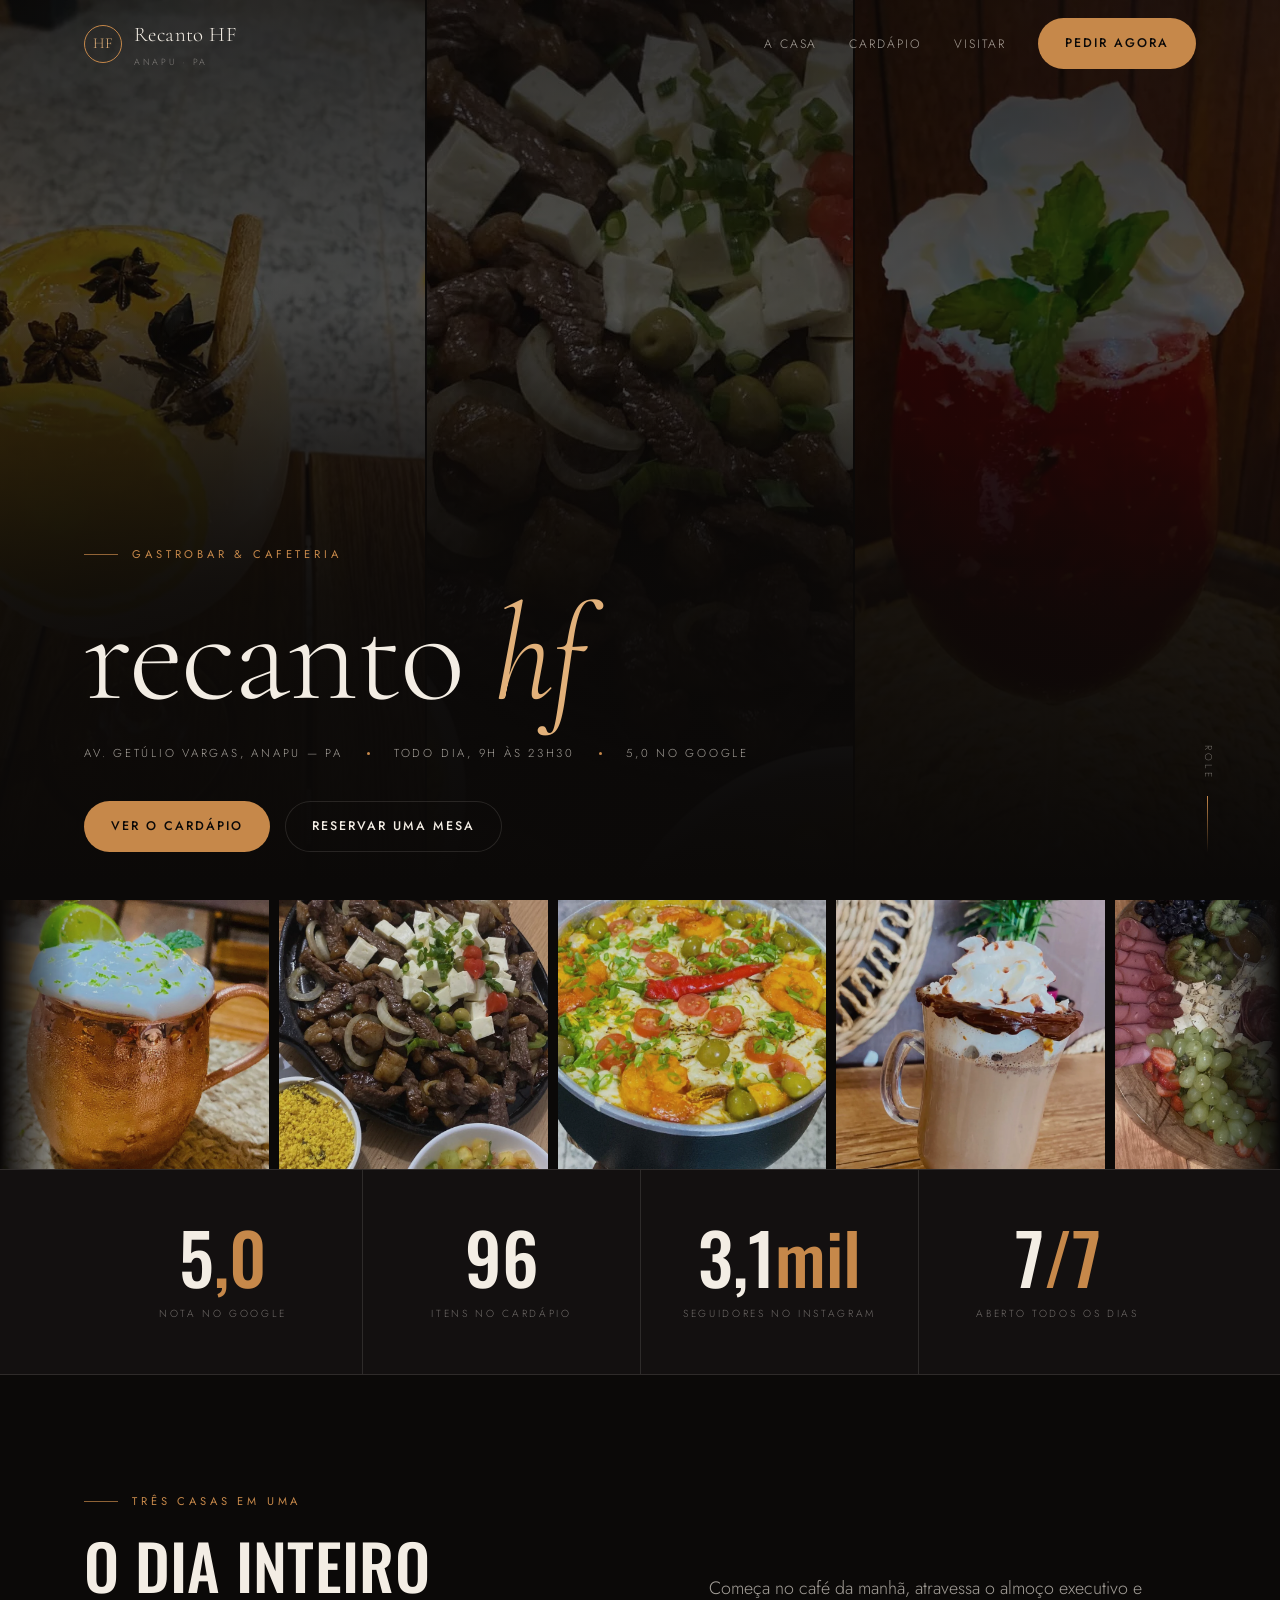
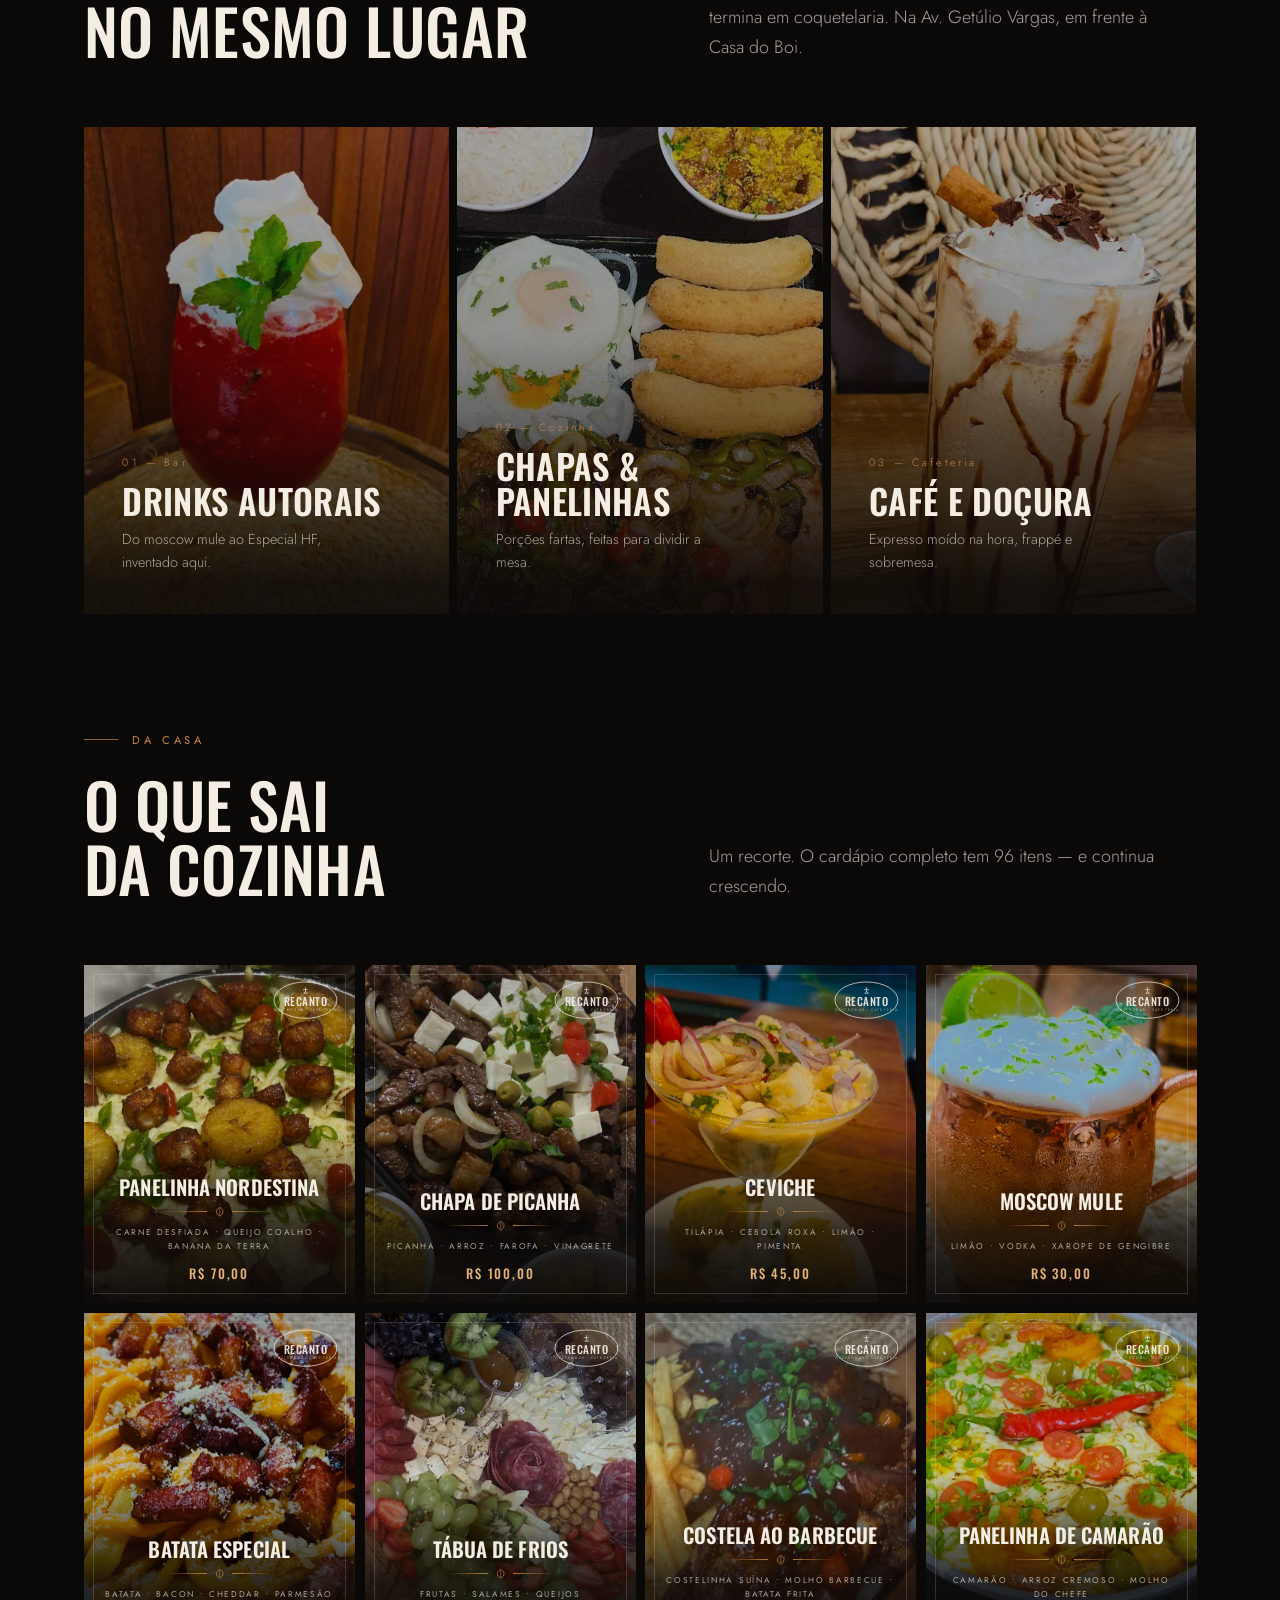
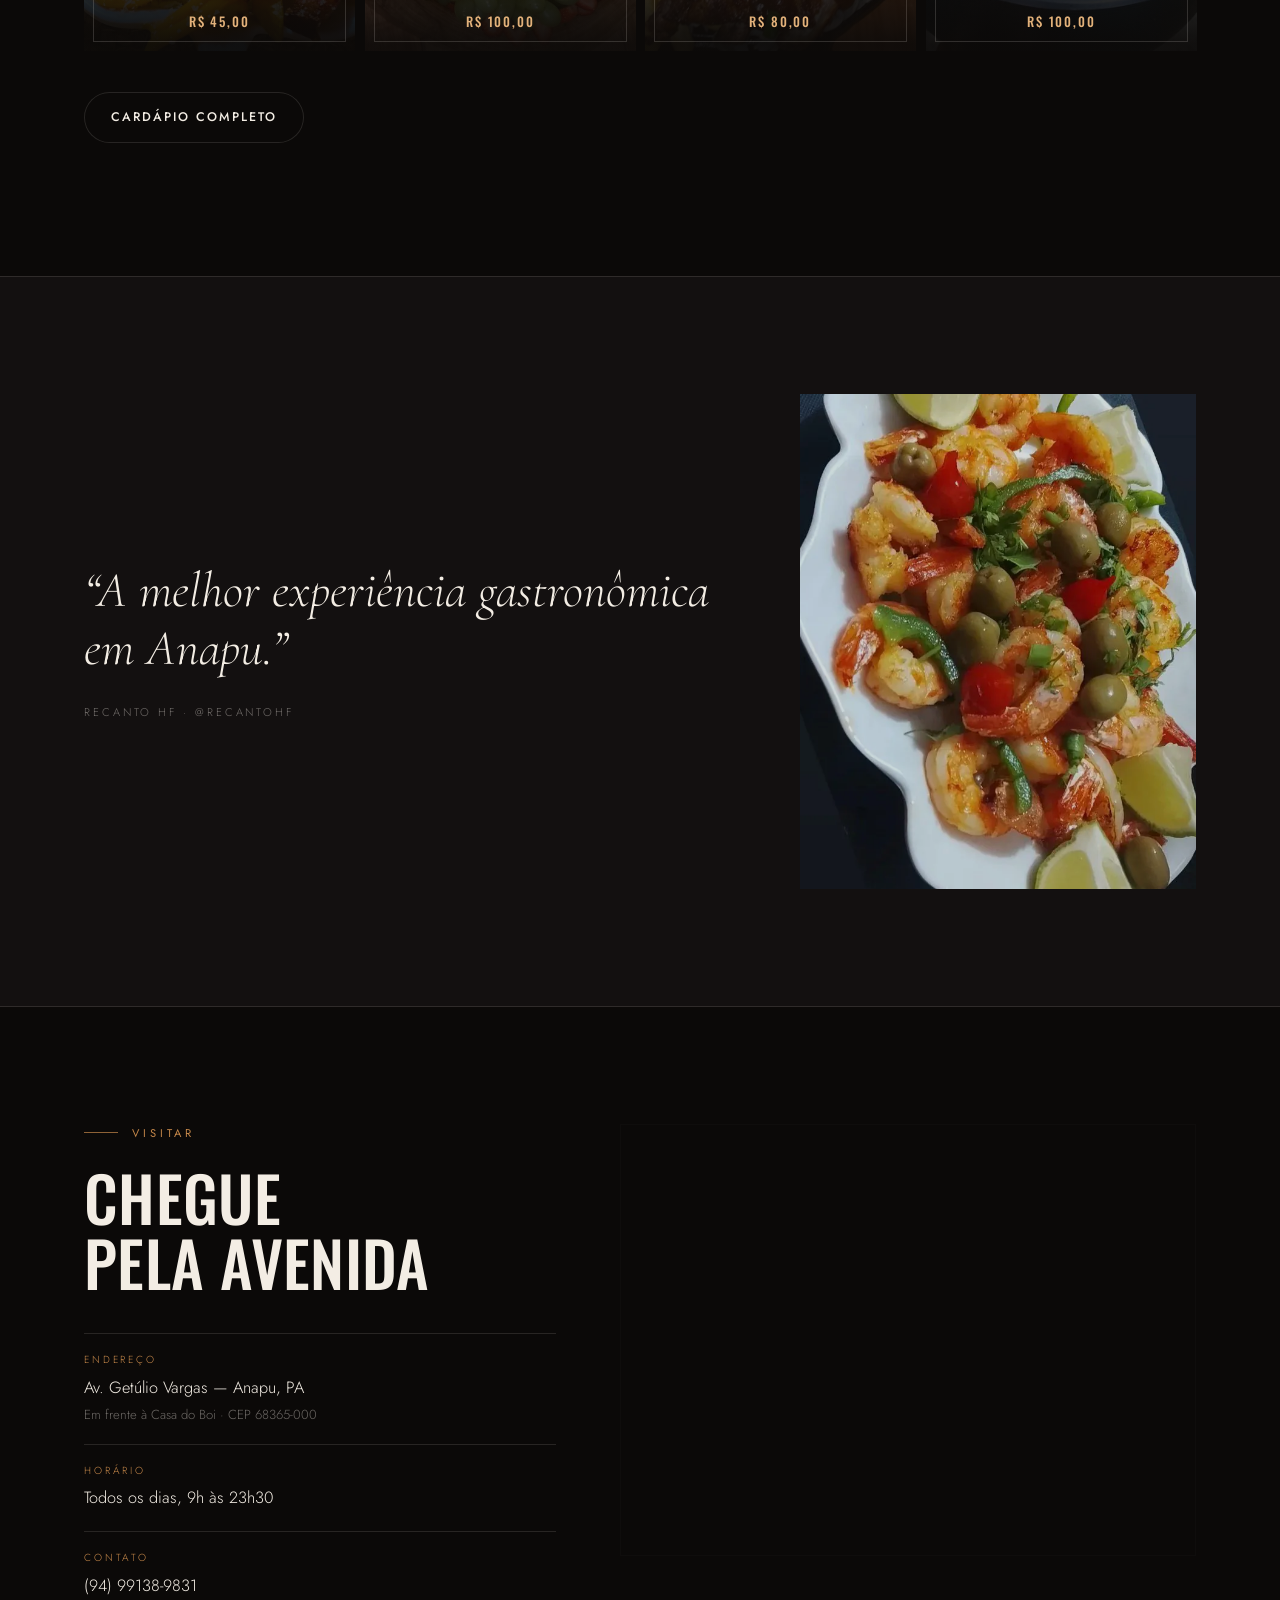
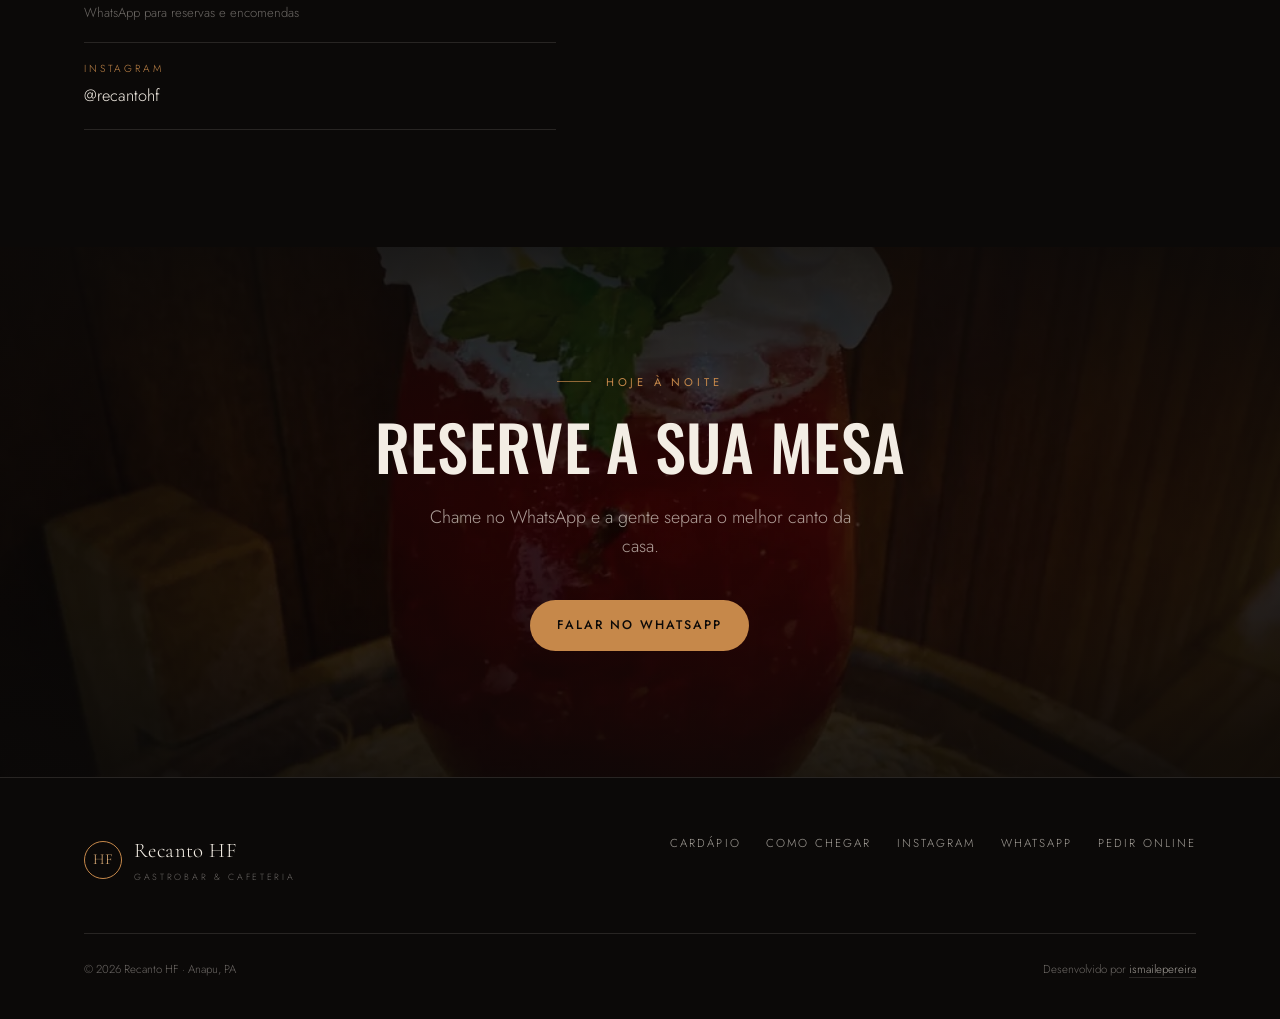
==== commit 5a5a34f7: "Segurar na foto abre o prato em tela cheia Gesto de pressionar e segurar sobre qualquer foto — no ca" ====
--- a/index.html
+++ b/index.html
@@ -205,6 +205,7 @@
         <a class="plate" href="cardapio.html" data-reveal>
           <img src="assets/img/menu/panelinha-nordestina.webp" alt="Panelinha nordestina com carne desfiada e queijo coalho" loading="lazy" />
           <span class="plate-logo" aria-hidden="true"><svg viewBox="0 0 200 118"><use href="#hf-selo"/></svg></span>
+          <span class="plate-zoom" aria-hidden="true"><svg viewBox="0 0 24 24"><use href="#hf-lupa"/></svg></span>
           <div class="plate-body">
             <h3 class="plate-name">Panelinha nordestina</h3>
             <span class="rule" aria-hidden="true"><svg viewBox="0 0 24 24"><use href="#hf-folha"/></svg></span>
@@ -215,6 +216,7 @@
         <a class="plate" href="cardapio.html" data-reveal data-reveal-delay="1">
           <img src="assets/img/menu/chapa-de-picanha.webp" alt="Chapa de picanha com farofa e vinagrete" loading="lazy" />
           <span class="plate-logo" aria-hidden="true"><svg viewBox="0 0 200 118"><use href="#hf-selo"/></svg></span>
+          <span class="plate-zoom" aria-hidden="true"><svg viewBox="0 0 24 24"><use href="#hf-lupa"/></svg></span>
           <div class="plate-body">
             <h3 class="plate-name">Chapa de picanha</h3>
             <span class="rule" aria-hidden="true"><svg viewBox="0 0 24 24"><use href="#hf-folha"/></svg></span>
@@ -225,6 +227,7 @@
         <a class="plate" href="cardapio.html" data-reveal data-reveal-delay="2">
           <img src="assets/img/menu/cevich.webp" alt="Ceviche de tilápia" loading="lazy" />
           <span class="plate-logo" aria-hidden="true"><svg viewBox="0 0 200 118"><use href="#hf-selo"/></svg></span>
+          <span class="plate-zoom" aria-hidden="true"><svg viewBox="0 0 24 24"><use href="#hf-lupa"/></svg></span>
           <div class="plate-body">
             <h3 class="plate-name">Ceviche</h3>
             <span class="rule" aria-hidden="true"><svg viewBox="0 0 24 24"><use href="#hf-folha"/></svg></span>
@@ -235,6 +238,7 @@
         <a class="plate" href="cardapio.html" data-reveal data-reveal-delay="3">
           <img src="assets/img/menu/moscow-mule.webp" alt="Moscow mule na caneca de cobre" loading="lazy" />
           <span class="plate-logo" aria-hidden="true"><svg viewBox="0 0 200 118"><use href="#hf-selo"/></svg></span>
+          <span class="plate-zoom" aria-hidden="true"><svg viewBox="0 0 24 24"><use href="#hf-lupa"/></svg></span>
           <div class="plate-body">
             <h3 class="plate-name">Moscow mule</h3>
             <span class="rule" aria-hidden="true"><svg viewBox="0 0 24 24"><use href="#hf-folha"/></svg></span>
@@ -245,6 +249,7 @@
         <a class="plate" href="cardapio.html" data-reveal>
           <img src="assets/img/menu/batata-especial.webp" alt="Batata especial com bacon, cheddar e parmesão" loading="lazy" />
           <span class="plate-logo" aria-hidden="true"><svg viewBox="0 0 200 118"><use href="#hf-selo"/></svg></span>
+          <span class="plate-zoom" aria-hidden="true"><svg viewBox="0 0 24 24"><use href="#hf-lupa"/></svg></span>
           <div class="plate-body">
             <h3 class="plate-name">Batata especial</h3>
             <span class="rule" aria-hidden="true"><svg viewBox="0 0 24 24"><use href="#hf-folha"/></svg></span>
@@ -255,6 +260,7 @@
         <a class="plate" href="cardapio.html" data-reveal data-reveal-delay="1">
           <img src="assets/img/menu/tabua-de-frios.webp" alt="Tábua de frios com queijos e frutas" loading="lazy" />
           <span class="plate-logo" aria-hidden="true"><svg viewBox="0 0 200 118"><use href="#hf-selo"/></svg></span>
+          <span class="plate-zoom" aria-hidden="true"><svg viewBox="0 0 24 24"><use href="#hf-lupa"/></svg></span>
           <div class="plate-body">
             <h3 class="plate-name">Tábua de frios</h3>
             <span class="rule" aria-hidden="true"><svg viewBox="0 0 24 24"><use href="#hf-folha"/></svg></span>
@@ -265,6 +271,7 @@
         <a class="plate" href="cardapio.html" data-reveal data-reveal-delay="2">
           <img src="assets/img/menu/costela-suina-ao-molho-barbecue.webp" alt="Costela suína ao molho barbecue" loading="lazy" />
           <span class="plate-logo" aria-hidden="true"><svg viewBox="0 0 200 118"><use href="#hf-selo"/></svg></span>
+          <span class="plate-zoom" aria-hidden="true"><svg viewBox="0 0 24 24"><use href="#hf-lupa"/></svg></span>
           <div class="plate-body">
             <h3 class="plate-name">Costela ao barbecue</h3>
             <span class="rule" aria-hidden="true"><svg viewBox="0 0 24 24"><use href="#hf-folha"/></svg></span>
@@ -275,6 +282,7 @@
         <a class="plate" href="cardapio.html" data-reveal data-reveal-delay="3">
           <img src="assets/img/menu/panelinha-de-camarao.webp" alt="Panelinha de camarão gratinada" loading="lazy" />
           <span class="plate-logo" aria-hidden="true"><svg viewBox="0 0 200 118"><use href="#hf-selo"/></svg></span>
+          <span class="plate-zoom" aria-hidden="true"><svg viewBox="0 0 24 24"><use href="#hf-lupa"/></svg></span>
           <div class="plate-body">
             <h3 class="plate-name">Panelinha de camarão</h3>
             <span class="rule" aria-hidden="true"><svg viewBox="0 0 24 24"><use href="#hf-folha"/></svg></span>
@@ -393,6 +401,7 @@
   </a>
 
   <script src="assets/js/marca.js" defer></script>
+  <script src="assets/js/lupa.js" defer></script>
   <script src="assets/js/main.js" defer></script>
 </body>
 </html>
--- a/assets/css/styles.css
+++ b/assets/css/styles.css
@@ -30,6 +30,8 @@
   --wrap: 1240px;
   --gut: clamp(20px, 5vw, 64px);
   --section: clamp(88px, 13vh, 168px);
+
+  --nav-h: 74px;
 
   --ease: cubic-bezier(0.22, 0.61, 0.36, 1);
 }
@@ -496,7 +498,7 @@
   top: clamp(16px, 6cqw, 30px);
   right: clamp(16px, 6cqw, 30px);
   z-index: 3;
-  width: clamp(58px, 26cqw, 100px);
+  width: clamp(46px, 24cqw, 100px);
   opacity: 0.92;
 }
 .plate-logo svg { width: 100%; height: auto; display: block; }
@@ -512,7 +514,7 @@
 .plate-name {
   font-family: var(--stencil);
   font-weight: 600;
-  font-size: clamp(1rem, 7.8cqw, 2.15rem);
+  font-size: clamp(0.8rem, 7.6cqw, 2.15rem);
   line-height: 1.02;
   letter-spacing: 0.005em;
   text-transform: uppercase;
@@ -522,8 +524,13 @@
 }
 
 .plate-ing {
-  margin: clamp(0.5rem, 3cqw, 0.85rem) 0 0;
-  font-size: clamp(0.55rem, 3.1cqw, 0.76rem);
+  margin: clamp(0.4rem, 3cqw, 0.85rem) 0 0;
+  font-size: clamp(0.5rem, 3.1cqw, 0.76rem);
+  display: -webkit-box;
+  -webkit-box-orient: vertical;
+  -webkit-line-clamp: 2;
+  line-clamp: 2;
+  overflow: hidden;
   font-weight: 400;
   letter-spacing: 0.2em;
   text-transform: uppercase;
@@ -533,7 +540,8 @@
 .plate-ing.is-sentence {
   letter-spacing: 0.03em;
   text-transform: none;
-  font-size: clamp(0.66rem, 3.4cqw, 0.86rem);
+  font-size: clamp(0.6rem, 3.4cqw, 0.86rem);
+  line-height: 1.45;
   color: var(--cream-dim);
 }
 
@@ -542,7 +550,7 @@
   margin-top: clamp(0.55rem, 3.4cqw, 1rem);
   font-family: var(--stencil);
   font-weight: 500;
-  font-size: clamp(0.86rem, 5cqw, 1.3rem);
+  font-size: clamp(0.72rem, 4.8cqw, 1.3rem);
   letter-spacing: 0.14em;
   color: var(--copper-lt);
 }
@@ -576,7 +584,6 @@
   gap: 10px;
 }
 @media (max-width: 1080px) { .showcase { grid-template-columns: repeat(2, 1fr); } }
-@media (max-width: 560px)  { .showcase { grid-template-columns: 1fr; } }
 
 /* --------------------------------------------------------------- Citação */
 
@@ -731,82 +738,266 @@
 .menu-hero { padding-block: 11rem 3rem; border-bottom: 1px solid var(--line); }
 .menu-hero .display { font-size: clamp(2.8rem, 8vw, 6rem); }
 
-.menu-nav {
+/* Barra de progresso: diz, sem texto, quanto do cardápio ainda falta. */
+.menu-progress {
+  position: fixed;
+  inset: 0 0 auto;
+  height: 2px;
+  z-index: 62;
+  background: rgba(243, 237, 228, 0.06);
+}
+.menu-progress span {
+  display: block;
+  height: 100%;
+  width: 0;
+  background: linear-gradient(90deg, var(--copper), var(--copper-lt));
+  transition: width 0.12s linear;
+}
+
+/* ------------------------------------------------- Layout com índice fixo */
+
+.menu-layout {
+  display: grid;
+  grid-template-columns: 232px minmax(0, 1fr);
+  gap: clamp(2rem, 4vw, 4.5rem);
+  align-items: start;
+}
+@media (max-width: 980px) { .menu-layout { grid-template-columns: 1fr; gap: 0; } }
+
+.menu-aside {
   position: sticky;
+  top: 96px;
+  max-height: calc(100vh - 130px);
+  overflow-y: auto;
+  scrollbar-width: thin;
+  scrollbar-color: rgba(198, 136, 74, 0.4) transparent;
+  padding-block: 2.5rem;
+}
+@media (max-width: 980px) { .menu-aside { display: none; } }
+
+.menu-index-title {
+  font-size: 0.62rem;
+  letter-spacing: 0.3em;
+  text-transform: uppercase;
+  color: var(--copper);
+  margin: 0 0 1.2rem;
+}
+
+.menu-index { display: flex; flex-direction: column; }
+.menu-index a {
+  display: flex;
+  align-items: baseline;
+  justify-content: space-between;
+  gap: 0.8rem;
+  padding: 0.62rem 0 0.62rem 0.95rem;
+  border-left: 2px solid var(--line);
+  font-family: var(--stencil);
+  font-weight: 400;
+  font-size: 0.86rem;
+  letter-spacing: 0.06em;
+  text-transform: uppercase;
+  color: var(--cream-dim);
+  transition: color 0.3s var(--ease), border-color 0.3s var(--ease), padding-left 0.3s var(--ease);
+}
+.menu-index a:hover { color: var(--cream); border-left-color: var(--cream-dim); padding-left: 1.15rem; }
+.menu-index a.is-active {
+  color: var(--copper-lt);
+  border-left-color: var(--copper);
+  padding-left: 1.15rem;
+}
+.menu-index .n { font-size: 0.66rem; color: var(--cream-dim); font-family: var(--sans); }
+
+/* ------------------------------------------- Cabeçalho de cada categoria */
+
+.menu-cat { padding-block: clamp(2.4rem, 5vw, 4.2rem) clamp(3rem, 6vw, 5rem); scroll-margin-top: 145px; }
+.menu-cat + .menu-cat { border-top: 1px solid var(--line); }
+
+.menu-cat-head {
+  position: relative;
+  margin-bottom: clamp(1.6rem, 3vw, 2.6rem);
+  padding-top: clamp(1.4rem, 3vw, 2.4rem);
+}
+/* Numeral fantasma: dá peso à divisória sem precisar de mais texto. */
+.menu-cat-num {
+  position: absolute;
   top: 0;
-  z-index: 40;
-  background: rgba(11, 9, 8, 0.92);
+  left: -0.06em;
+  font-family: var(--stencil);
+  font-weight: 600;
+  font-size: clamp(4.2rem, 11vw, 8rem);
+  line-height: 0.78;
+  color: rgba(198, 136, 74, 0.13);
+  pointer-events: none;
+  user-select: none;
+  letter-spacing: -0.03em;
+}
+.menu-cat-head h2 {
+  position: relative;
+  font-family: var(--stencil);
+  font-weight: 600;
+  text-transform: uppercase;
+  letter-spacing: 0.005em;
+  line-height: 0.98;
+  font-size: clamp(2.1rem, 6.5vw, 4rem);
+}
+.menu-cat-meta {
+  position: relative;
+  display: flex;
+  align-items: center;
+  gap: 1rem;
+  margin-top: 0.9rem;
+}
+.menu-cat-meta::after {
+  content: "";
+  flex: 1;
+  height: 2px;
+  background: linear-gradient(90deg, var(--copper), rgba(198, 136, 74, 0.06));
+}
+.menu-cat-count {
+  font-size: 0.64rem;
+  letter-spacing: 0.26em;
+  text-transform: uppercase;
+  color: var(--copper);
+  white-space: nowrap;
+}
+
+/* Duas colunas em qualquer tela: o segundo par sempre aparece cortado no pé,
+   que é o sinal de que a lista continua. */
+.menu-grid {
+  display: grid;
+  grid-template-columns: repeat(2, 1fr);
+  gap: clamp(8px, 1.4vw, 14px);
+}
+
+/* --------------------------------------------- Celular: barra e gaveta */
+
+.menu-bar {
+  position: sticky;
+  top: var(--nav-h);
+  z-index: 41;
+  display: none;
+  align-items: center;
+  justify-content: space-between;
+  gap: 1rem;
+  padding: 0.75rem var(--gut);
+  background: rgba(11, 9, 8, 0.94);
   backdrop-filter: blur(14px);
   border-bottom: 1px solid var(--line);
 }
-.menu-nav-scroll {
-  display: flex;
-  gap: 0.4rem;
-  overflow-x: auto;
-  padding-block: 0.9rem;
-  scrollbar-width: none;
-}
-.menu-nav-scroll::-webkit-scrollbar { display: none; }
-.chip {
+@media (max-width: 980px) { .menu-bar { display: flex; } }
+
+.menu-bar-now {
+  font-family: var(--stencil);
+  font-weight: 500;
+  font-size: 0.86rem;
+  letter-spacing: 0.08em;
+  text-transform: uppercase;
+  color: var(--cream);
+  overflow: hidden;
+  text-overflow: ellipsis;
+  white-space: nowrap;
+}
+.menu-bar-now small {
+  display: block;
+  font-family: var(--sans);
+  font-size: 0.58rem;
+  letter-spacing: 0.24em;
+  color: var(--copper);
+  margin-top: 1px;
+}
+.menu-bar-btn {
   flex: none;
-  padding: 0.5rem 1.05rem;
+  display: inline-flex;
+  align-items: center;
+  gap: 0.55rem;
+  padding: 0.55rem 1rem;
   border-radius: 999px;
-  font-size: 0.7rem;
-  letter-spacing: 0.14em;
-  text-transform: uppercase;
+  box-shadow: inset 0 0 0 1px var(--copper);
+  color: var(--copper-lt);
+  font-size: 0.66rem;
+  letter-spacing: 0.18em;
+  text-transform: uppercase;
+}
+.menu-bar-btn svg { width: 13px; height: 13px; }
+
+.menu-drawer {
+  position: fixed;
+  inset: 0;
+  z-index: 70;
+  visibility: hidden;
+  pointer-events: none;
+}
+.menu-drawer.is-open { visibility: visible; pointer-events: auto; }
+
+.menu-drawer-veil {
+  position: absolute;
+  inset: 0;
+  background: rgba(11, 9, 8, 0.72);
+  backdrop-filter: blur(3px);
+  opacity: 0;
+  transition: opacity 0.4s var(--ease);
+}
+.menu-drawer.is-open .menu-drawer-veil { opacity: 1; }
+
+.menu-drawer-panel {
+  position: absolute;
+  inset: 0 0 0 auto;
+  width: min(340px, 86vw);
+  background: var(--ink-2);
+  border-left: 1px solid var(--line);
+  display: flex;
+  flex-direction: column;
+  transform: translateX(100%);
+  transition: transform 0.42s var(--ease);
+}
+.menu-drawer.is-open .menu-drawer-panel { transform: none; }
+
+.menu-drawer-head {
+  display: flex;
+  align-items: center;
+  justify-content: space-between;
+  gap: 1rem;
+  padding: 1.3rem 1.4rem;
+  border-bottom: 1px solid var(--line);
+}
+.menu-drawer-head p {
+  margin: 0;
+  font-size: 0.62rem;
+  letter-spacing: 0.3em;
+  text-transform: uppercase;
+  color: var(--copper);
+}
+.menu-drawer-close {
+  width: 34px; height: 34px;
+  border-radius: 50%;
+  display: grid; place-items: center;
+  box-shadow: inset 0 0 0 1px var(--line);
   color: var(--cream-mid);
-  box-shadow: inset 0 0 0 1px var(--line);
-  white-space: nowrap;
-  transition: color 0.35s var(--ease), background 0.35s var(--ease), box-shadow 0.35s var(--ease);
-}
-.chip:hover { color: var(--cream); box-shadow: inset 0 0 0 1px var(--cream-dim); }
-.chip.is-active { background: var(--copper); color: var(--ink); box-shadow: none; }
-
-.menu-cat { padding-block: clamp(3rem, 7vw, 5.5rem); border-bottom: 1px solid var(--line); }
-.menu-cat:last-of-type { border-bottom: 0; }
-.menu-cat-head {
+}
+.menu-drawer-close svg { width: 14px; height: 14px; }
+
+.menu-drawer-list {
+  flex: 1;
+  overflow-y: auto;
+  padding: 0.6rem 0 2rem;
+  -webkit-overflow-scrolling: touch;
+}
+.menu-drawer-list a {
   display: flex;
   align-items: baseline;
   justify-content: space-between;
-  gap: 1.5rem;
-  margin-bottom: 2.4rem;
-}
-.menu-cat-head h2 {
+  gap: 1rem;
+  padding: 0.95rem 1.4rem;
+  border-bottom: 1px solid rgba(243, 237, 228, 0.06);
   font-family: var(--stencil);
-  font-weight: 500;
-  text-transform: uppercase;
-  letter-spacing: 0.01em;
-  font-size: clamp(1.7rem, 4vw, 2.9rem);
-}
-.menu-cat-count { font-size: 0.68rem; letter-spacing: 0.24em; text-transform: uppercase; color: var(--cream-dim); }
-
-.menu-grid {
-  display: grid;
-  grid-template-columns: repeat(auto-fill, minmax(255px, 1fr));
-  gap: 10px;
-}
-
-/* Item sem foto: mantém o mesmo cartão, com o monograma no lugar da imagem. */
-.plate.is-empty {
-  background:
-    radial-gradient(90% 70% at 50% 30%, rgba(198, 136, 74, 0.14), transparent 70%),
-    var(--ink-3);
-}
-.plate.is-empty::before { border-color: rgba(198, 136, 74, 0.2); }
-.plate.is-empty::after {
-  background: linear-gradient(to top, rgba(11, 9, 8, 0.9) 6%, rgba(11, 9, 8, 0.4) 40%, transparent);
-}
-.plate-mono {
-  position: absolute;
-  inset: 0 0 34%;
-  display: grid;
-  place-items: center;
-  font-family: var(--display);
-  font-size: clamp(3rem, 7vw, 4.6rem);
-  color: rgba(198, 136, 74, 0.28);
-  letter-spacing: 0.06em;
-  z-index: 1;
-}
+  font-weight: 400;
+  font-size: 1rem;
+  letter-spacing: 0.05em;
+  text-transform: uppercase;
+  color: var(--cream-mid);
+}
+.menu-drawer-list a.is-active { color: var(--copper-lt); background: rgba(198, 136, 74, 0.09); }
+.menu-drawer-list .n { font-family: var(--sans); font-size: 0.68rem; color: var(--cream-dim); }
 
 .menu-note {
   font-size: 0.78rem;
@@ -816,3 +1007,113 @@
   margin-block: 2rem 0;
 }
 .menu-note strong { color: var(--cream-mid); font-weight: 400; }
+
+/* ================================================== Lupa (pressione e segure) =
+   Segurou na foto, ela abre em tela cheia; soltou, some. Mantém a moldura e a
+   tipografia das peças, para o zoom parecer parte do cardápio.
+   ========================================================================== */
+
+.lupa {
+  position: fixed;
+  inset: 0;
+  z-index: 90;
+  display: grid;
+  place-items: center;
+  padding: clamp(16px, 5vw, 48px);
+  background: rgba(11, 9, 8, 0.93);
+  backdrop-filter: blur(10px);
+  opacity: 0;
+  visibility: hidden;
+  pointer-events: none;
+  transition: opacity 0.22s var(--ease), visibility 0.22s var(--ease);
+}
+.lupa.is-on { opacity: 1; visibility: visible; }
+
+.lupa-quadro {
+  margin: 0;
+  position: relative;
+  max-width: min(94vw, 680px);
+  transform: scale(0.93);
+  transition: transform 0.28s var(--ease);
+}
+.lupa.is-on .lupa-quadro { transform: none; }
+
+.lupa-quadro img {
+  width: 100%;
+  max-height: 72svh;
+  object-fit: contain;
+  box-shadow: 0 34px 90px rgba(0, 0, 0, 0.66);
+  outline: 1px solid rgba(243, 237, 228, 0.14);
+  outline-offset: -10px;
+}
+
+.lupa-legenda {
+  display: flex;
+  align-items: baseline;
+  justify-content: center;
+  flex-wrap: wrap;
+  gap: 0.5rem 1.4rem;
+  margin-top: 1.4rem;
+  text-align: center;
+}
+.lupa-nome {
+  font-family: var(--stencil);
+  font-weight: 600;
+  font-size: clamp(1.2rem, 4.4vw, 2rem);
+  letter-spacing: 0.01em;
+  text-transform: uppercase;
+  color: var(--cream);
+}
+.lupa-preco {
+  font-family: var(--stencil);
+  font-weight: 500;
+  font-size: clamp(0.95rem, 3vw, 1.25rem);
+  letter-spacing: 0.14em;
+  color: var(--copper-lt);
+}
+
+/* O cartão vira "segurável": sem seleção de texto e sem o menu do celular. */
+.plate {
+  -webkit-touch-callout: none;
+  -webkit-user-select: none;
+  user-select: none;
+}
+
+/* Selo de lupa: a dica de que dá para segurar. */
+.plate-zoom {
+  position: absolute;
+  top: clamp(16px, 6cqw, 30px);
+  left: clamp(16px, 6cqw, 30px);
+  z-index: 3;
+  width: clamp(22px, 8cqw, 30px);
+  height: clamp(22px, 8cqw, 30px);
+  border-radius: 50%;
+  display: grid;
+  place-items: center;
+  color: var(--cream);
+  background: rgba(11, 9, 8, 0.42);
+  box-shadow: inset 0 0 0 1px rgba(243, 237, 228, 0.28);
+  opacity: 0;
+  transition: opacity 0.35s var(--ease);
+  pointer-events: none;
+}
+.plate:hover .plate-zoom { opacity: 0.9; }
+@media (hover: none) { .plate-zoom { opacity: 0.72; } }
+.plate-zoom svg { width: 54%; height: 54%; }
+.plate.is-empty .plate-zoom { display: none; }
+
+/* Dica escrita, uma vez, no topo do cardápio. */
+.menu-tip {
+  display: inline-flex;
+  align-items: center;
+  gap: 0.6rem;
+  margin-top: 1.6rem;
+  padding: 0.5rem 1rem 0.5rem 0.8rem;
+  border-radius: 999px;
+  box-shadow: inset 0 0 0 1px var(--line);
+  font-size: 0.66rem;
+  letter-spacing: 0.16em;
+  text-transform: uppercase;
+  color: var(--cream-mid);
+}
+.menu-tip svg { width: 15px; height: 15px; color: var(--copper); flex: none; }
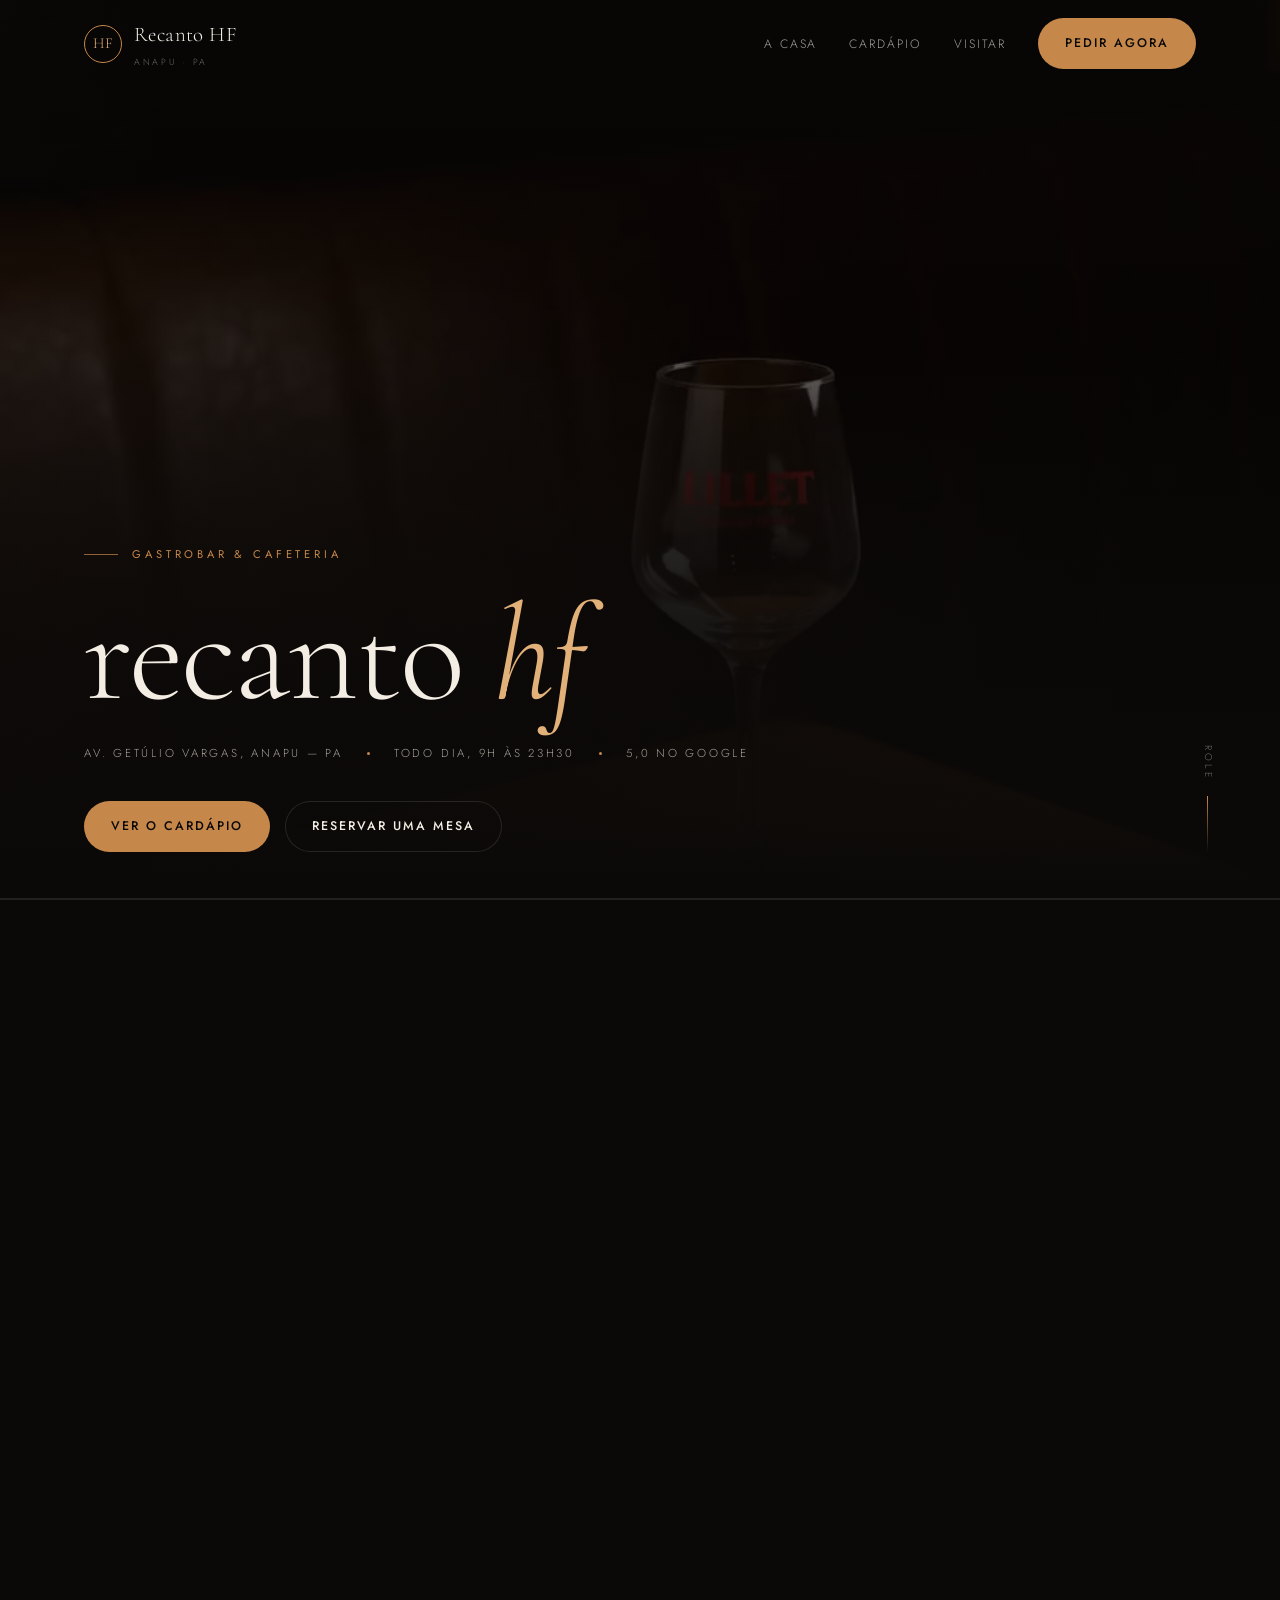
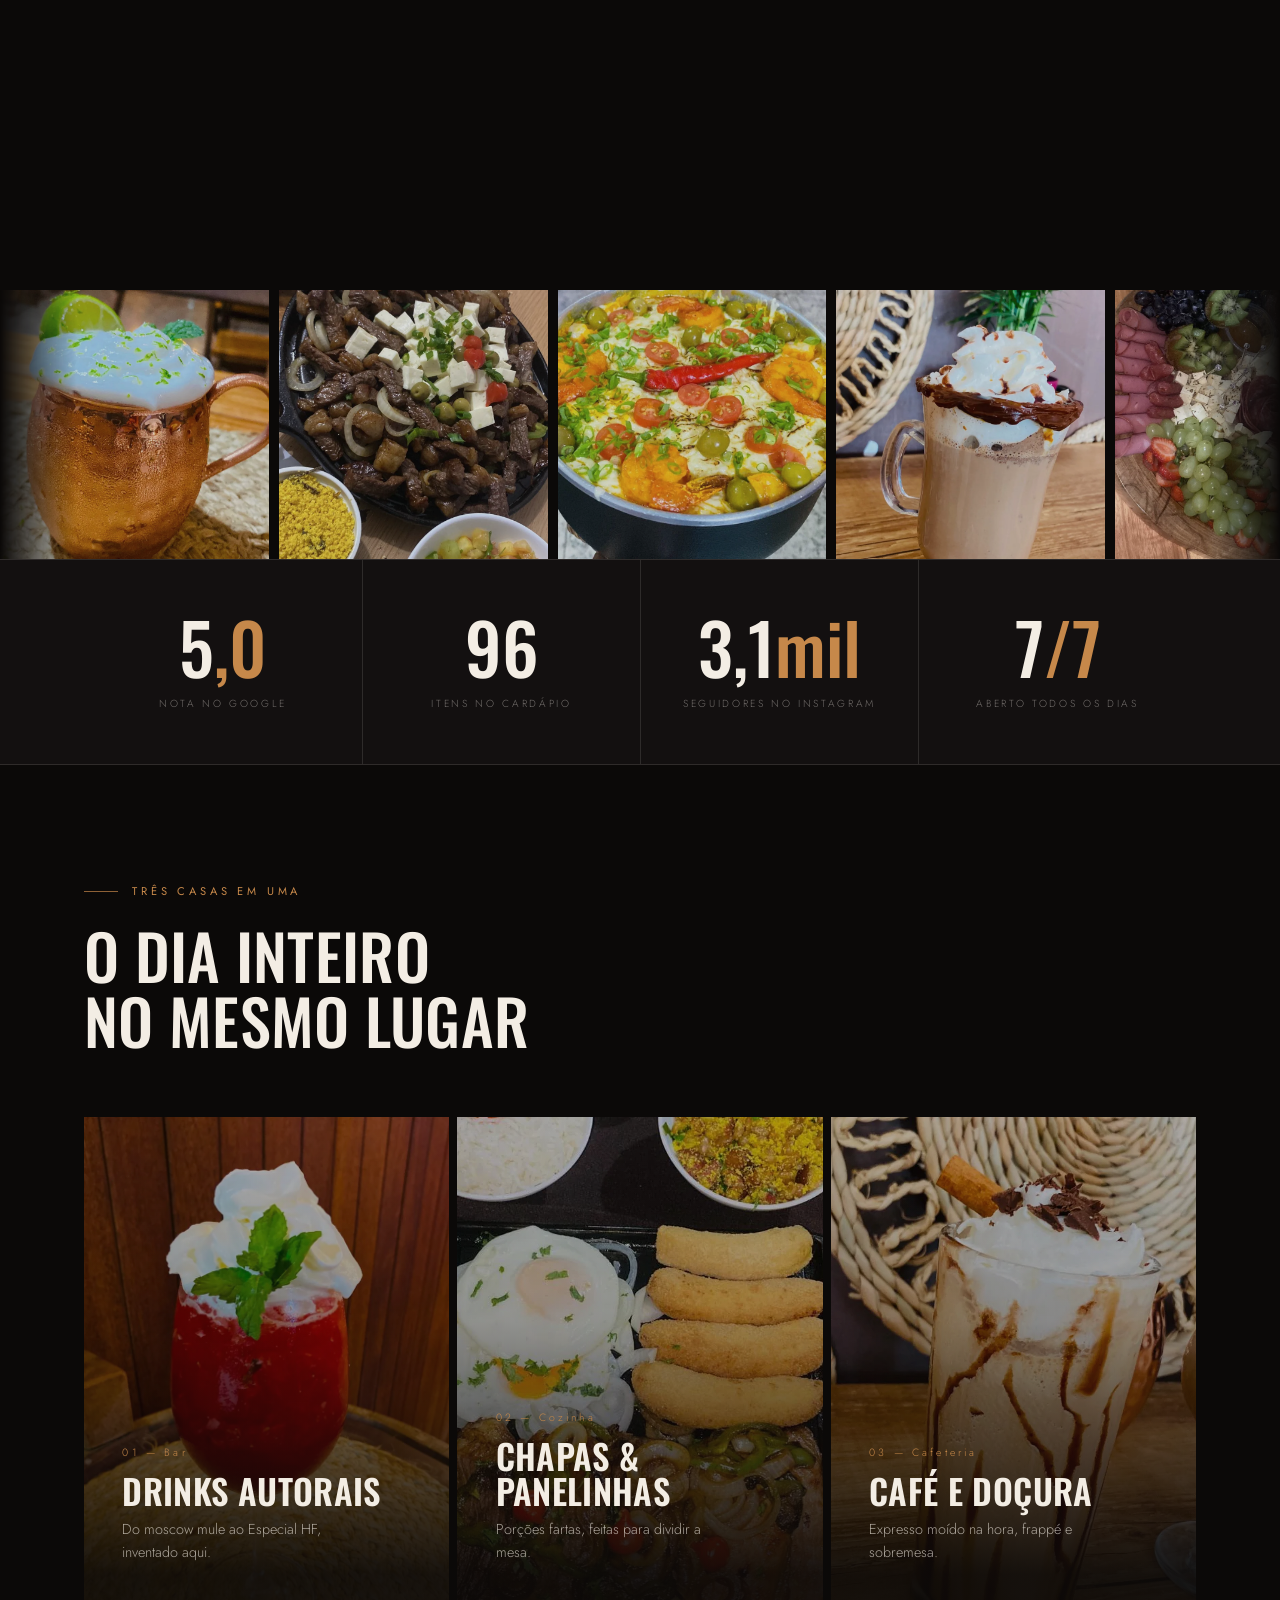
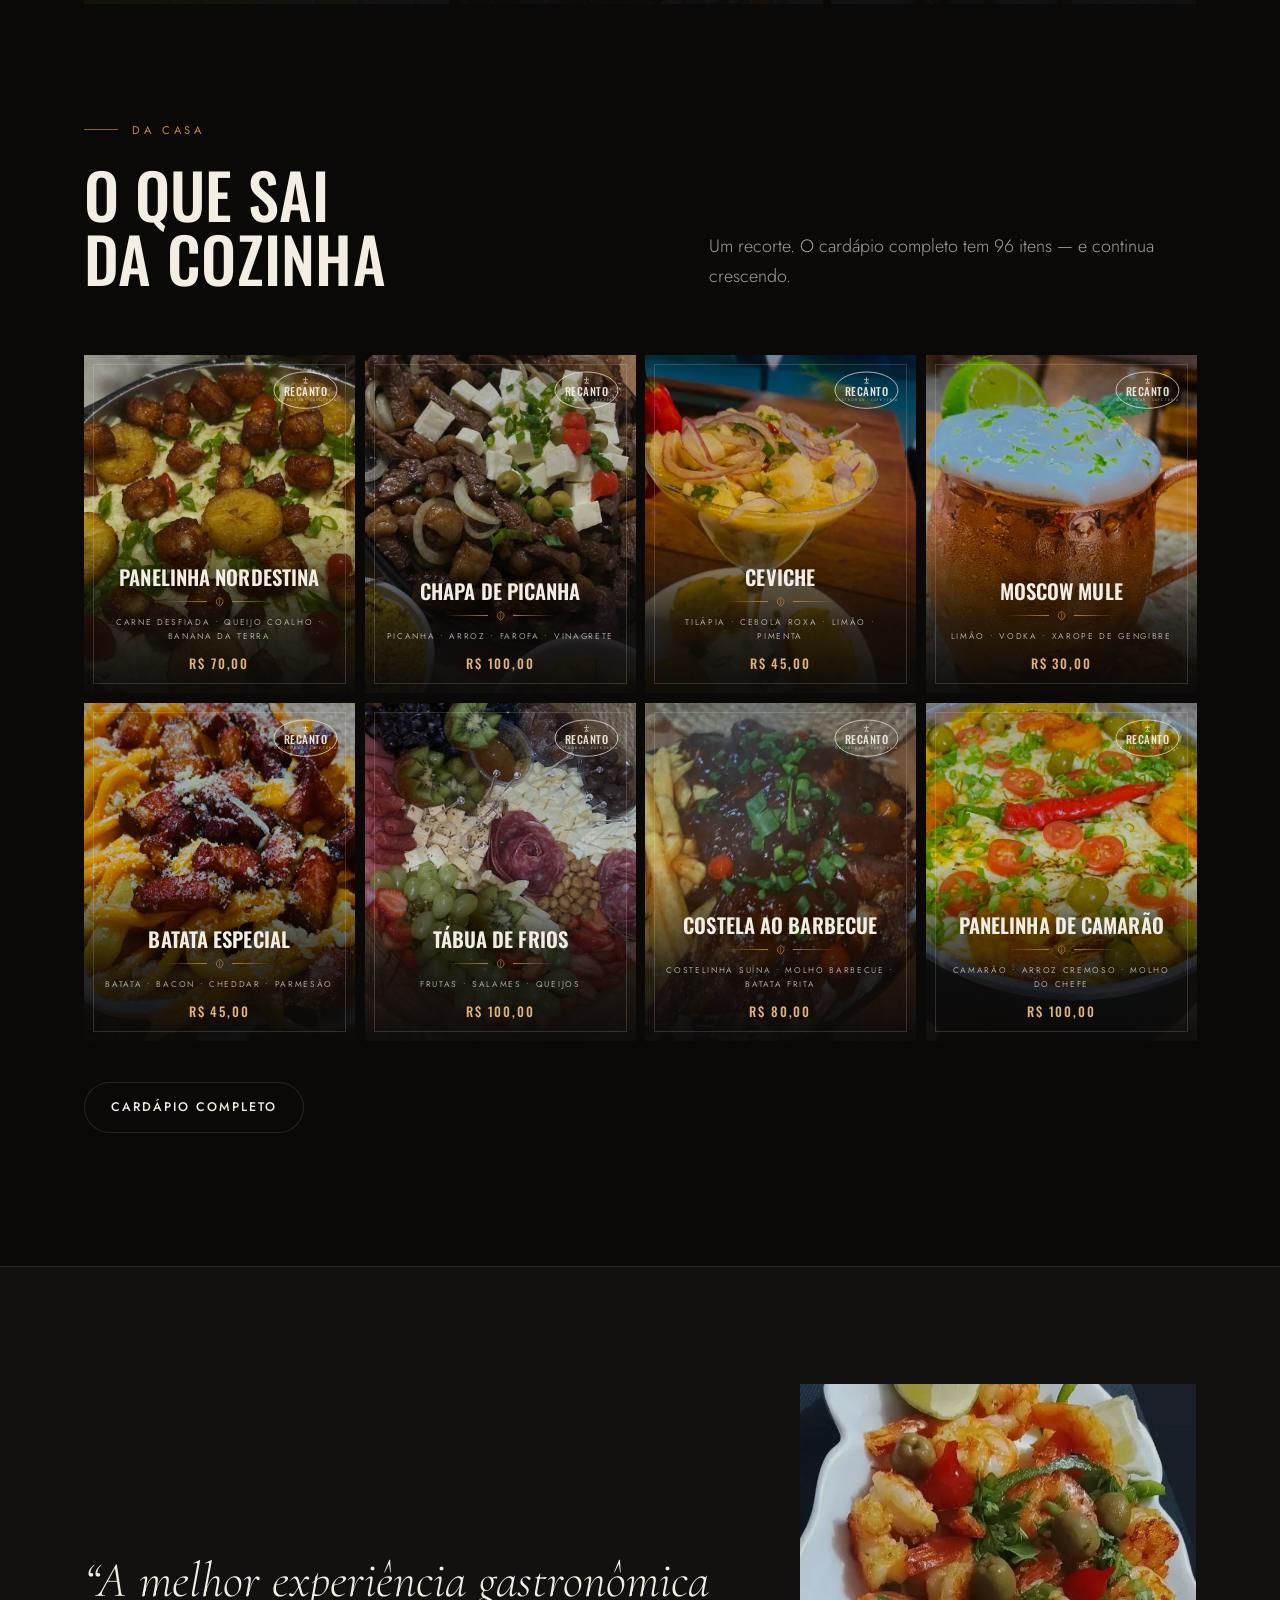
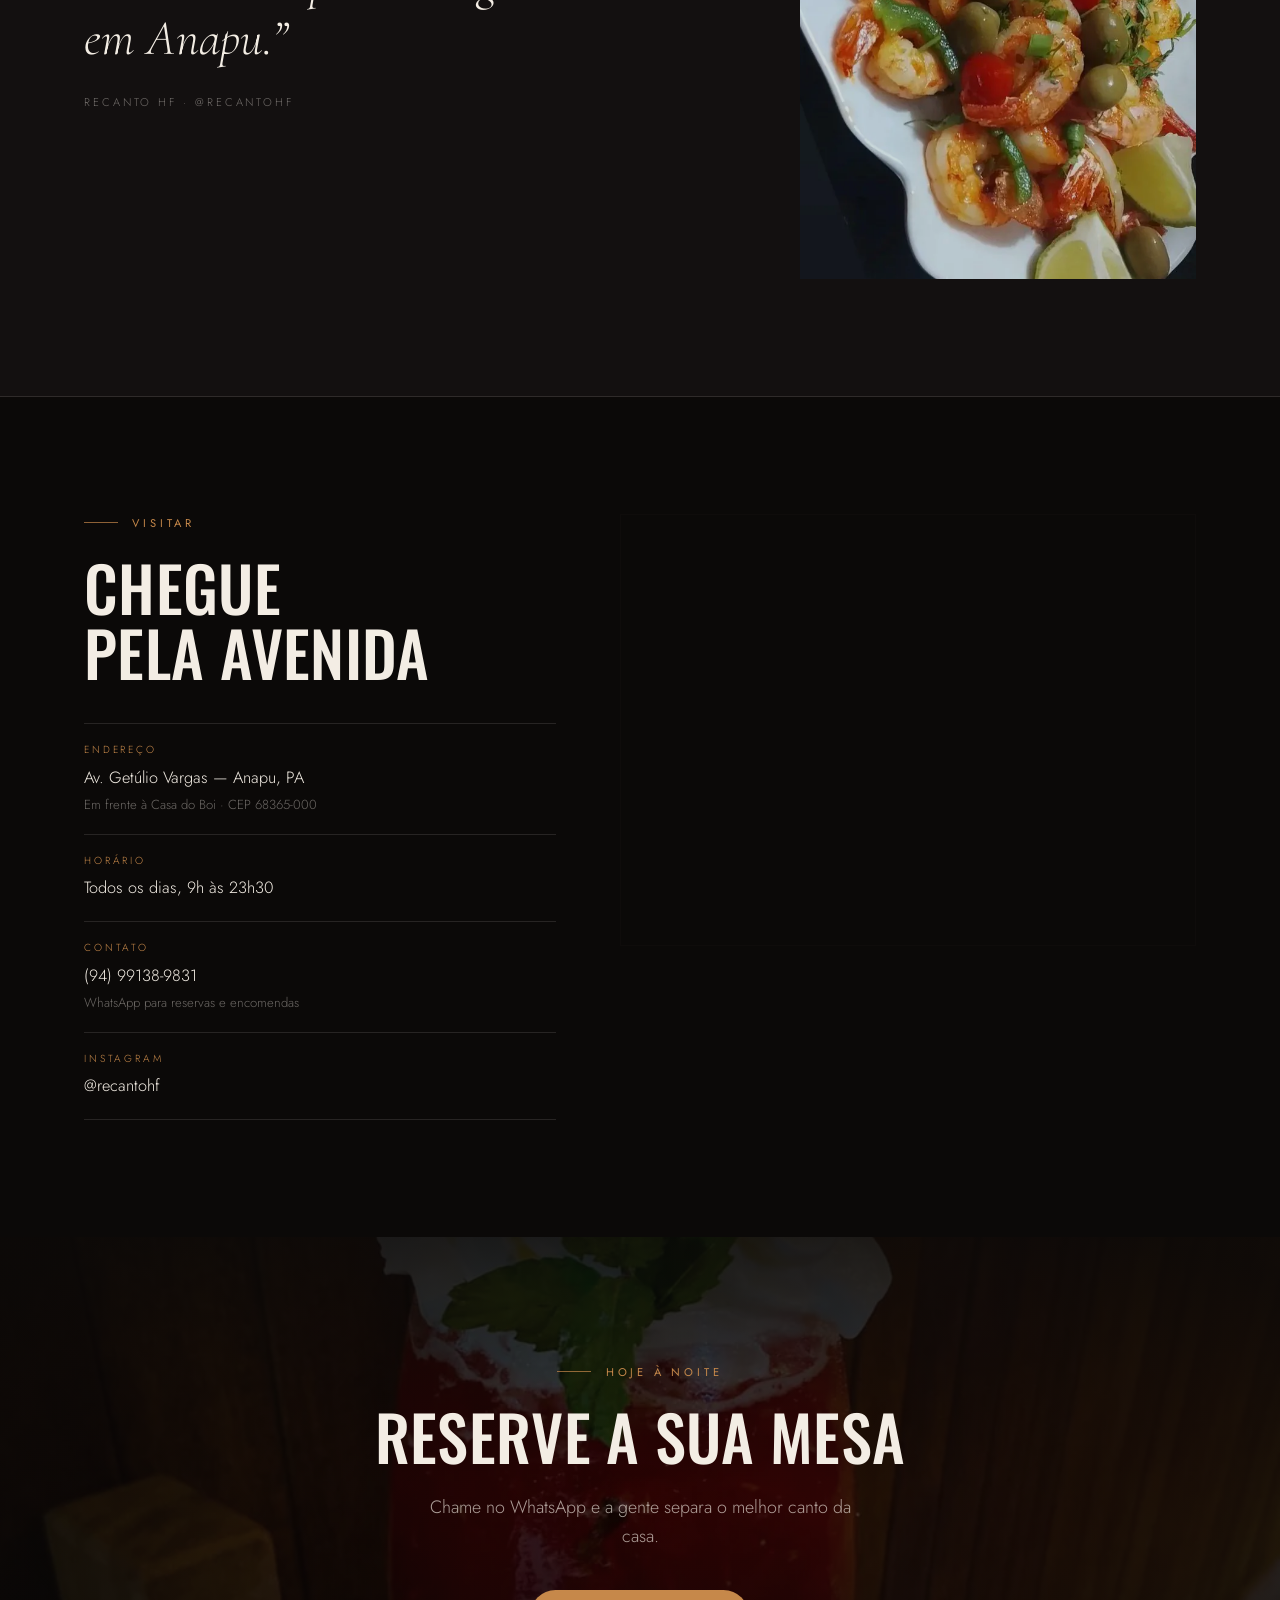
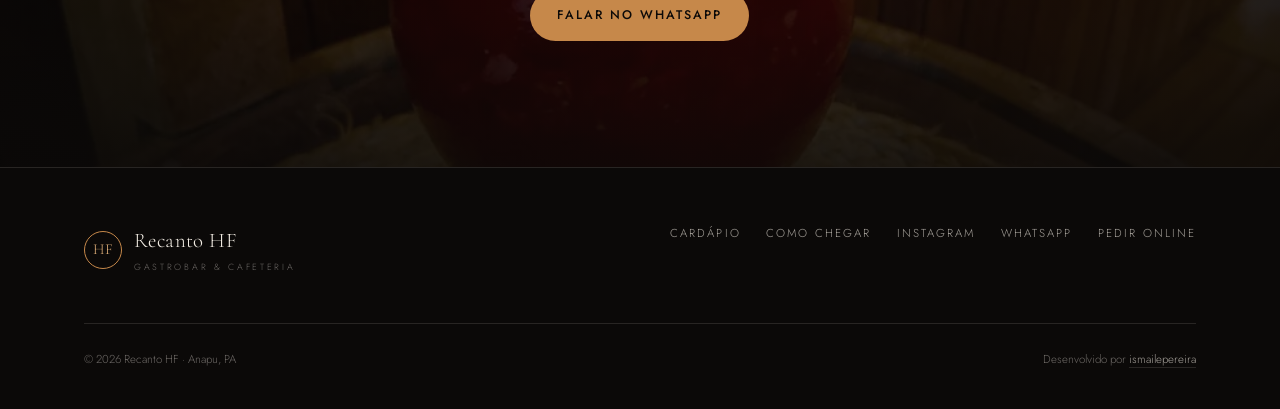
==== commit 3b630b63: "Vídeo no hero, tocado pela rolagem O tríptico de fotos dá lugar a um vídeo de 10 s: uma taça sendo s" ====
--- a/index.html
+++ b/index.html
@@ -68,29 +68,33 @@
 
   <!-- ========================================================== Hero ==== -->
   <header class="hero" id="topo">
-    <div class="hero-bg" aria-hidden="true">
-      <img src="assets/img/menu/gin-tropical.webp" alt="" fetchpriority="high" />
-      <img src="assets/img/menu/chapa-de-picanha.webp" alt="" fetchpriority="high" />
-      <img src="assets/img/menu/especial-hf.webp" alt="" fetchpriority="high" />
-    </div>
-
-    <div class="wrap hero-inner">
-      <p class="eyebrow">Gastrobar &amp; Cafeteria</p>
-      <h1 class="display hero-title">recanto <em>hf</em></h1>
-      <div class="hero-meta">
-        <span>Av. Getúlio Vargas, Anapu — PA</span>
-        <span class="dot" aria-hidden="true"></span>
-        <span>Todo dia, 9h às 23h30</span>
-        <span class="dot" aria-hidden="true"></span>
-        <span>5,0 no Google</span>
-      </div>
-      <div class="hero-actions">
-        <a href="cardapio.html" class="btn">Ver o cardápio</a>
-        <a href="https://wa.me/5594991389831" class="btn btn-ghost" target="_blank" rel="noopener">Reservar uma mesa</a>
-      </div>
-    </div>
-
-    <span class="scroll-hint" aria-hidden="true">role</span>
+    <div class="hero-stage">
+      <div class="hero-bg" aria-hidden="true">
+        <video id="hero-video"
+               poster="assets/video/hero-drink-poster.jpg"
+               src="assets/video/hero-drink.mp4"
+               preload="auto" muted playsinline disablepictureinpicture></video>
+      </div>
+
+      <div class="wrap hero-inner">
+        <p class="eyebrow">Gastrobar &amp; Cafeteria</p>
+        <h1 class="display hero-title">recanto <em>hf</em></h1>
+        <div class="hero-meta">
+          <span>Av. Getúlio Vargas, Anapu — PA</span>
+          <span class="dot" aria-hidden="true"></span>
+          <span>Todo dia, 9h às 23h30</span>
+          <span class="dot" aria-hidden="true"></span>
+          <span>5,0 no Google</span>
+        </div>
+        <div class="hero-actions">
+          <a href="cardapio.html" class="btn">Ver o cardápio</a>
+          <a href="https://wa.me/5594991389831" class="btn btn-ghost" target="_blank" rel="noopener">Reservar uma mesa</a>
+        </div>
+      </div>
+
+      <span class="scroll-hint" aria-hidden="true">role</span>
+      <div class="hero-scrub" aria-hidden="true"><span id="hero-scrub-bar"></span></div>
+    </div>
   </header>
 
   <!-- ======================================================= Marquee ==== -->
@@ -401,6 +405,7 @@
   </a>
 
   <script src="assets/js/marca.js" defer></script>
+  <script src="assets/js/hero-video.js" defer></script>
   <script src="assets/js/lupa.js" defer></script>
   <script src="assets/js/main.js" defer></script>
 </body>
--- a/assets/css/styles.css
+++ b/assets/css/styles.css
@@ -244,47 +244,43 @@
 
 /* ------------------------------------------------------------------- Hero */
 
+/* O hero é um trilho alto: a tela fica presa enquanto a pessoa rola, e a
+   rolagem é o que faz o vídeo andar. No celular o trilho some — seek de vídeo
+   por scroll é irregular no iOS — e o vídeo roda sozinho, em laço. */
 .hero {
   position: relative;
-  min-height: 100svh;
+  height: 210svh;
+}
+@media (max-width: 860px), (prefers-reduced-motion: reduce) {
+  .hero { height: 100svh; }
+}
+
+.hero-stage {
+  position: sticky;
+  top: 0;
+  height: 100svh;
   display: flex;
   align-items: flex-end;
   padding-block: 8rem 3rem;
   overflow: hidden;
 }
-/* Tríptico: três fotos quadradas em colunas verticais. O corte vertical
-   respeita o formato original e evita o macro exagerado do full-bleed. */
-.hero-bg {
-  position: absolute;
-  inset: 0;
-  z-index: 0;
-  display: grid;
-  grid-template-columns: repeat(3, 1fr);
-  gap: 2px;
-}
+
+.hero-bg { position: absolute; inset: 0; z-index: 0; }
+.hero-bg video,
 .hero-bg img {
-  width: 100%; height: 100%;
+  width: 100%;
+  height: 100%;
   object-fit: cover;
-  filter: saturate(0.85) contrast(1.06) brightness(0.62);
-  animation: heroDrift 26s var(--ease) infinite alternate;
-}
-.hero-bg img:nth-child(2) { animation-delay: -9s; }
-.hero-bg img:nth-child(3) { animation-delay: -18s; }
-@media (max-width: 860px) {
-  .hero-bg { grid-template-columns: 1fr; }
-  .hero-bg img:nth-child(n + 2) { display: none; }
-}
-@keyframes heroDrift {
-  from { transform: scale(1); }
-  to   { transform: scale(1.07); }
+  object-position: center 46%;
+  filter: brightness(0.6) saturate(0.95) contrast(1.06);
 }
 .hero-bg::after {
   content: "";
   position: absolute;
   inset: 0;
   background:
-    linear-gradient(to top, var(--ink) 2%, rgba(11, 9, 8, 0.88) 34%, rgba(11, 9, 8, 0.5) 66%, rgba(11, 9, 8, 0.72)),
-    radial-gradient(110% 75% at 22% 78%, rgba(11, 9, 8, 0.75), transparent 62%);
+    linear-gradient(to top, var(--ink) 2%, rgba(11, 9, 8, 0.86) 30%, rgba(11, 9, 8, 0.42) 62%, rgba(11, 9, 8, 0.66)),
+    radial-gradient(110% 75% at 22% 78%, rgba(11, 9, 8, 0.7), transparent 62%);
 }
 
 .hero-inner { position: relative; z-index: 1; width: 100%; }
@@ -323,6 +319,22 @@
   background: linear-gradient(var(--copper), transparent);
 }
 @media (max-width: 900px) { .scroll-hint { display: none; } }
+
+/* Fio de progresso do vídeo, no pé do hero: mostra que rolar move a cena. */
+.hero-scrub {
+  position: absolute;
+  inset: auto 0 0;
+  z-index: 2;
+  height: 2px;
+  background: rgba(243, 237, 228, 0.1);
+}
+.hero-scrub span {
+  display: block;
+  height: 100%;
+  width: 0;
+  background: linear-gradient(90deg, var(--copper), var(--copper-lt));
+}
+@media (max-width: 860px), (prefers-reduced-motion: reduce) { .hero-scrub { display: none; } }
 
 /* ---------------------------------------------------------------- Marquee */
 
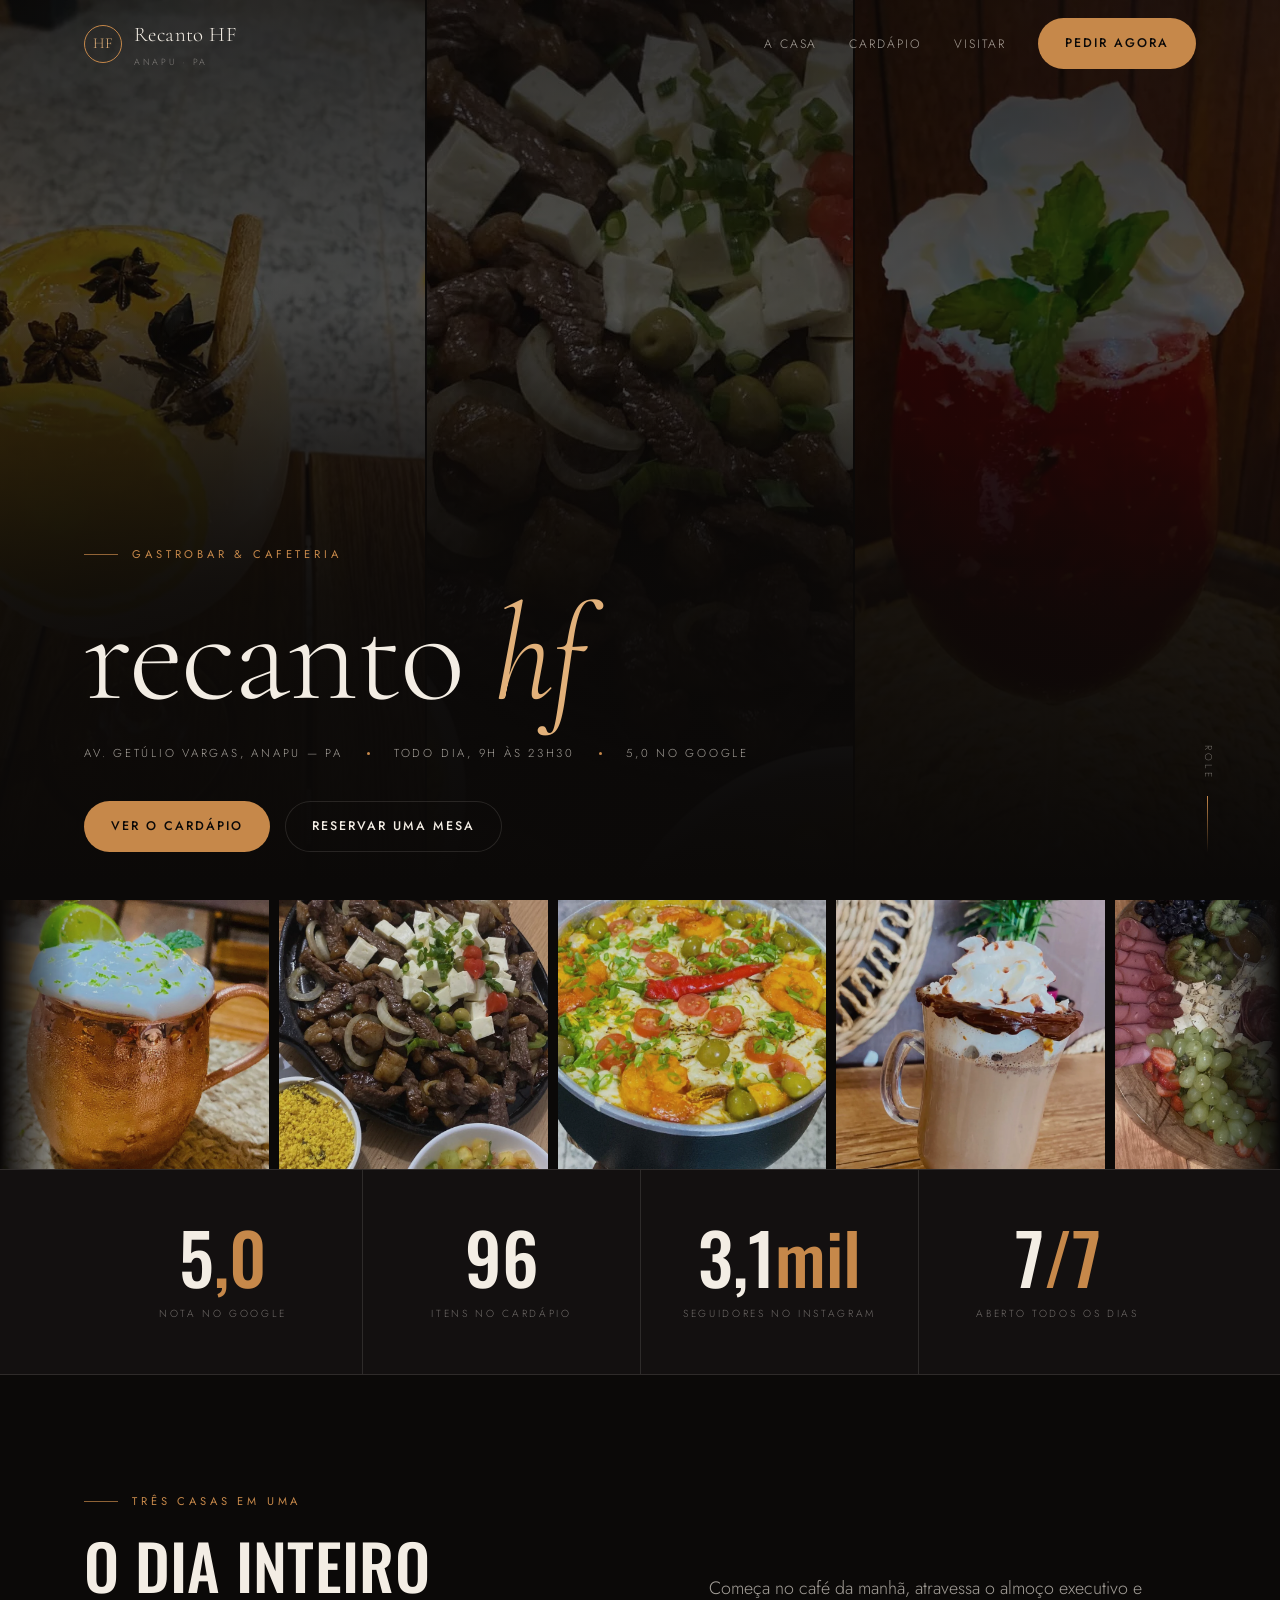
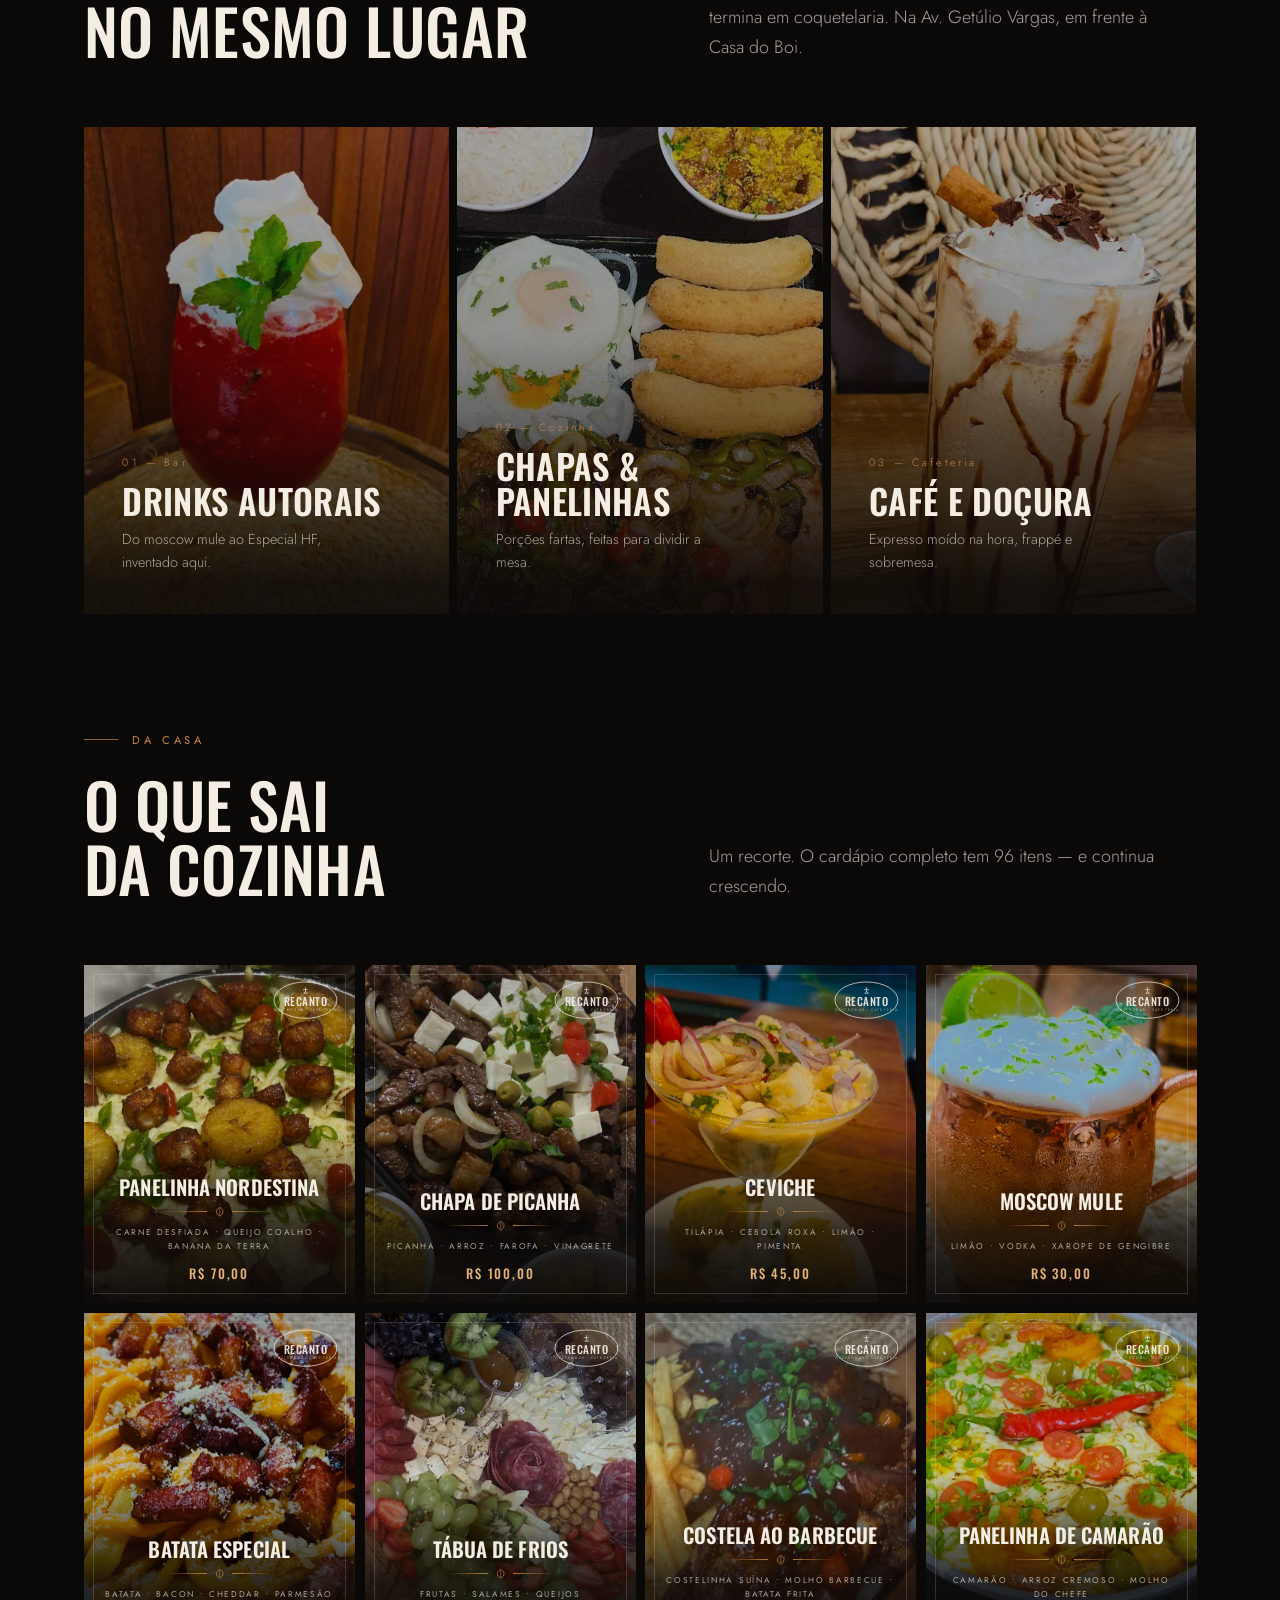
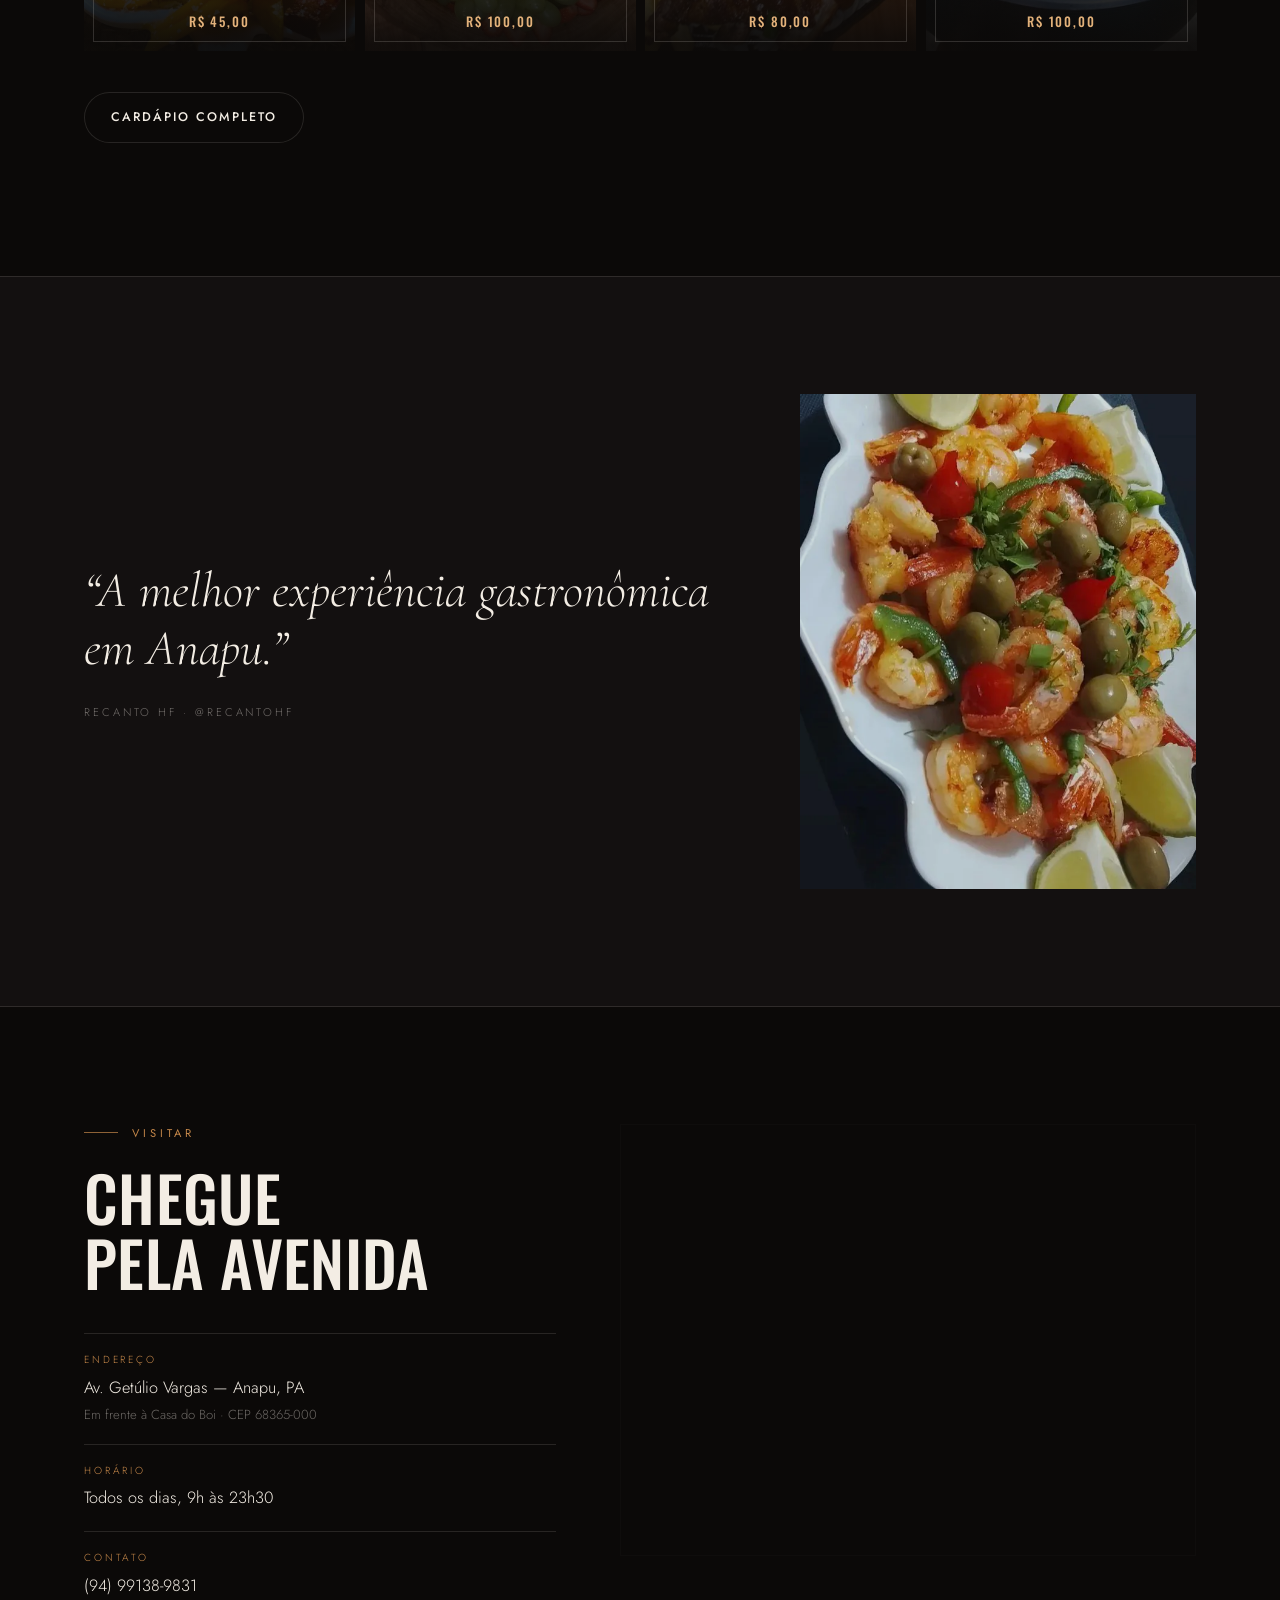
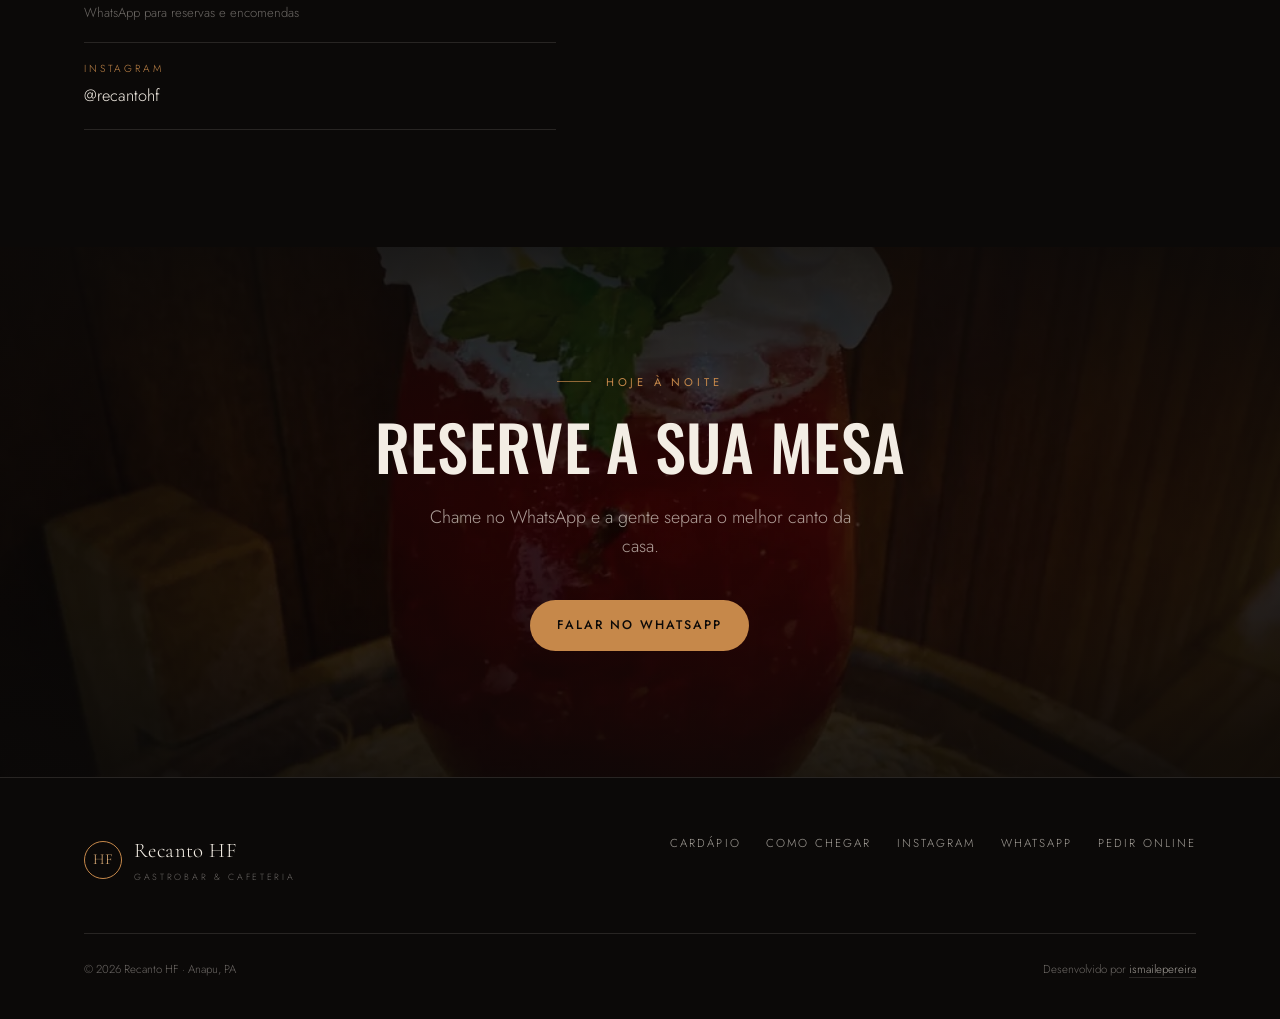
==== commit 025e6b71: "Remove o vídeo do hero, de volta ao tríptico de fotos Decisão do Ismaile: o vídeo não ficou bom. O h" ====
--- a/index.html
+++ b/index.html
@@ -19,7 +19,7 @@
   <link rel="preconnect" href="https://fonts.googleapis.com" />
   <link rel="preconnect" href="https://fonts.gstatic.com" crossorigin />
   <link href="https://fonts.googleapis.com/css2?family=Cormorant+Garamond:ital,wght@0,300;0,400;0,500;1,300;1,400&family=Jost:wght@300;400;500&family=Oswald:wght@400;500;600&display=swap" rel="stylesheet" />
-  <link rel="stylesheet" href="assets/css/styles.css" />
+  <link rel="stylesheet" href="assets/css/styles.css?v=20260906c" />
 
   <script type="application/ld+json">
   {
@@ -68,33 +68,29 @@
 
   <!-- ========================================================== Hero ==== -->
   <header class="hero" id="topo">
-    <div class="hero-stage">
-      <div class="hero-bg" aria-hidden="true">
-        <video id="hero-video"
-               poster="assets/video/hero-drink-poster.jpg"
-               src="assets/video/hero-drink.mp4"
-               preload="auto" muted playsinline disablepictureinpicture></video>
-      </div>
-
-      <div class="wrap hero-inner">
-        <p class="eyebrow">Gastrobar &amp; Cafeteria</p>
-        <h1 class="display hero-title">recanto <em>hf</em></h1>
-        <div class="hero-meta">
-          <span>Av. Getúlio Vargas, Anapu — PA</span>
-          <span class="dot" aria-hidden="true"></span>
-          <span>Todo dia, 9h às 23h30</span>
-          <span class="dot" aria-hidden="true"></span>
-          <span>5,0 no Google</span>
-        </div>
-        <div class="hero-actions">
-          <a href="cardapio.html" class="btn">Ver o cardápio</a>
-          <a href="https://wa.me/5594991389831" class="btn btn-ghost" target="_blank" rel="noopener">Reservar uma mesa</a>
-        </div>
-      </div>
-
-      <span class="scroll-hint" aria-hidden="true">role</span>
-      <div class="hero-scrub" aria-hidden="true"><span id="hero-scrub-bar"></span></div>
-    </div>
+    <div class="hero-bg" aria-hidden="true">
+      <img src="assets/img/menu/gin-tropical.webp" alt="" fetchpriority="high" />
+      <img src="assets/img/menu/chapa-de-picanha.webp" alt="" fetchpriority="high" />
+      <img src="assets/img/menu/especial-hf.webp" alt="" fetchpriority="high" />
+    </div>
+
+    <div class="wrap hero-inner">
+      <p class="eyebrow">Gastrobar &amp; Cafeteria</p>
+      <h1 class="display hero-title">recanto <em>hf</em></h1>
+      <div class="hero-meta">
+        <span>Av. Getúlio Vargas, Anapu — PA</span>
+        <span class="dot" aria-hidden="true"></span>
+        <span>Todo dia, 9h às 23h30</span>
+        <span class="dot" aria-hidden="true"></span>
+        <span>5,0 no Google</span>
+      </div>
+      <div class="hero-actions">
+        <a href="cardapio.html" class="btn">Ver o cardápio</a>
+        <a href="https://wa.me/5594991389831" class="btn btn-ghost" target="_blank" rel="noopener">Reservar uma mesa</a>
+      </div>
+    </div>
+
+    <span class="scroll-hint" aria-hidden="true">role</span>
   </header>
 
   <!-- ======================================================= Marquee ==== -->
@@ -404,9 +400,8 @@
     </svg>
   </a>
 
-  <script src="assets/js/marca.js" defer></script>
-  <script src="assets/js/hero-video.js" defer></script>
-  <script src="assets/js/lupa.js" defer></script>
-  <script src="assets/js/main.js" defer></script>
+  <script src="assets/js/marca.js?v=20260906c" defer></script>
+  <script src="assets/js/lupa.js?v=20260906c" defer></script>
+  <script src="assets/js/main.js?v=20260906c" defer></script>
 </body>
 </html>
--- a/assets/css/styles.css
+++ b/assets/css/styles.css
@@ -244,43 +244,47 @@
 
 /* ------------------------------------------------------------------- Hero */
 
-/* O hero é um trilho alto: a tela fica presa enquanto a pessoa rola, e a
-   rolagem é o que faz o vídeo andar. No celular o trilho some — seek de vídeo
-   por scroll é irregular no iOS — e o vídeo roda sozinho, em laço. */
 .hero {
   position: relative;
-  height: 210svh;
-}
-@media (max-width: 860px), (prefers-reduced-motion: reduce) {
-  .hero { height: 100svh; }
-}
-
-.hero-stage {
-  position: sticky;
-  top: 0;
-  height: 100svh;
+  min-height: 100svh;
   display: flex;
   align-items: flex-end;
   padding-block: 8rem 3rem;
   overflow: hidden;
 }
-
-.hero-bg { position: absolute; inset: 0; z-index: 0; }
-.hero-bg video,
+/* Tríptico: três fotos quadradas em colunas verticais. O corte vertical
+   respeita o formato original e evita o macro exagerado do full-bleed. */
+.hero-bg {
+  position: absolute;
+  inset: 0;
+  z-index: 0;
+  display: grid;
+  grid-template-columns: repeat(3, 1fr);
+  gap: 2px;
+}
 .hero-bg img {
-  width: 100%;
-  height: 100%;
+  width: 100%; height: 100%;
   object-fit: cover;
-  object-position: center 46%;
-  filter: brightness(0.6) saturate(0.95) contrast(1.06);
+  filter: saturate(0.85) contrast(1.06) brightness(0.62);
+  animation: heroDrift 26s var(--ease) infinite alternate;
+}
+.hero-bg img:nth-child(2) { animation-delay: -9s; }
+.hero-bg img:nth-child(3) { animation-delay: -18s; }
+@media (max-width: 860px) {
+  .hero-bg { grid-template-columns: 1fr; }
+  .hero-bg img:nth-child(n + 2) { display: none; }
+}
+@keyframes heroDrift {
+  from { transform: scale(1); }
+  to   { transform: scale(1.07); }
 }
 .hero-bg::after {
   content: "";
   position: absolute;
   inset: 0;
   background:
-    linear-gradient(to top, var(--ink) 2%, rgba(11, 9, 8, 0.86) 30%, rgba(11, 9, 8, 0.42) 62%, rgba(11, 9, 8, 0.66)),
-    radial-gradient(110% 75% at 22% 78%, rgba(11, 9, 8, 0.7), transparent 62%);
+    linear-gradient(to top, var(--ink) 2%, rgba(11, 9, 8, 0.88) 34%, rgba(11, 9, 8, 0.5) 66%, rgba(11, 9, 8, 0.72)),
+    radial-gradient(110% 75% at 22% 78%, rgba(11, 9, 8, 0.75), transparent 62%);
 }
 
 .hero-inner { position: relative; z-index: 1; width: 100%; }
@@ -319,22 +323,6 @@
   background: linear-gradient(var(--copper), transparent);
 }
 @media (max-width: 900px) { .scroll-hint { display: none; } }
-
-/* Fio de progresso do vídeo, no pé do hero: mostra que rolar move a cena. */
-.hero-scrub {
-  position: absolute;
-  inset: auto 0 0;
-  z-index: 2;
-  height: 2px;
-  background: rgba(243, 237, 228, 0.1);
-}
-.hero-scrub span {
-  display: block;
-  height: 100%;
-  width: 0;
-  background: linear-gradient(90deg, var(--copper), var(--copper-lt));
-}
-@media (max-width: 860px), (prefers-reduced-motion: reduce) { .hero-scrub { display: none; } }
 
 /* ---------------------------------------------------------------- Marquee */
 
